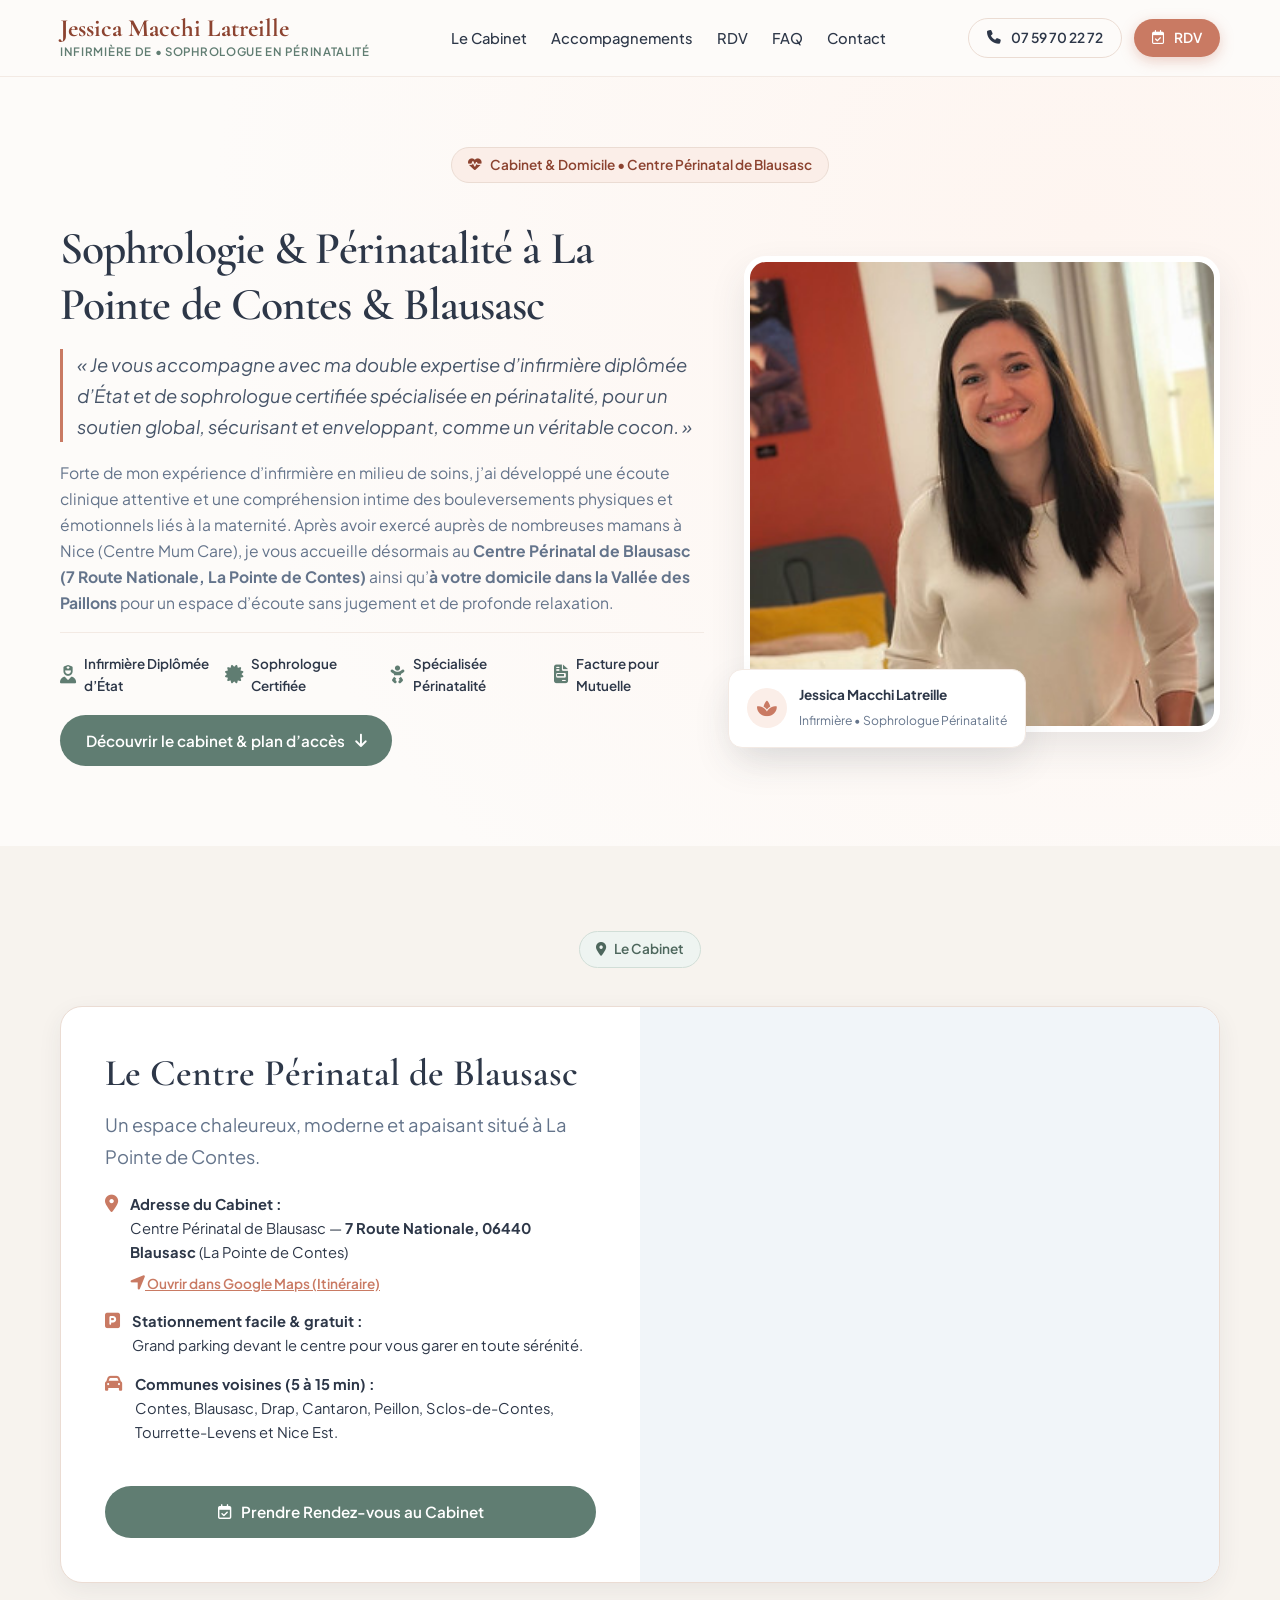
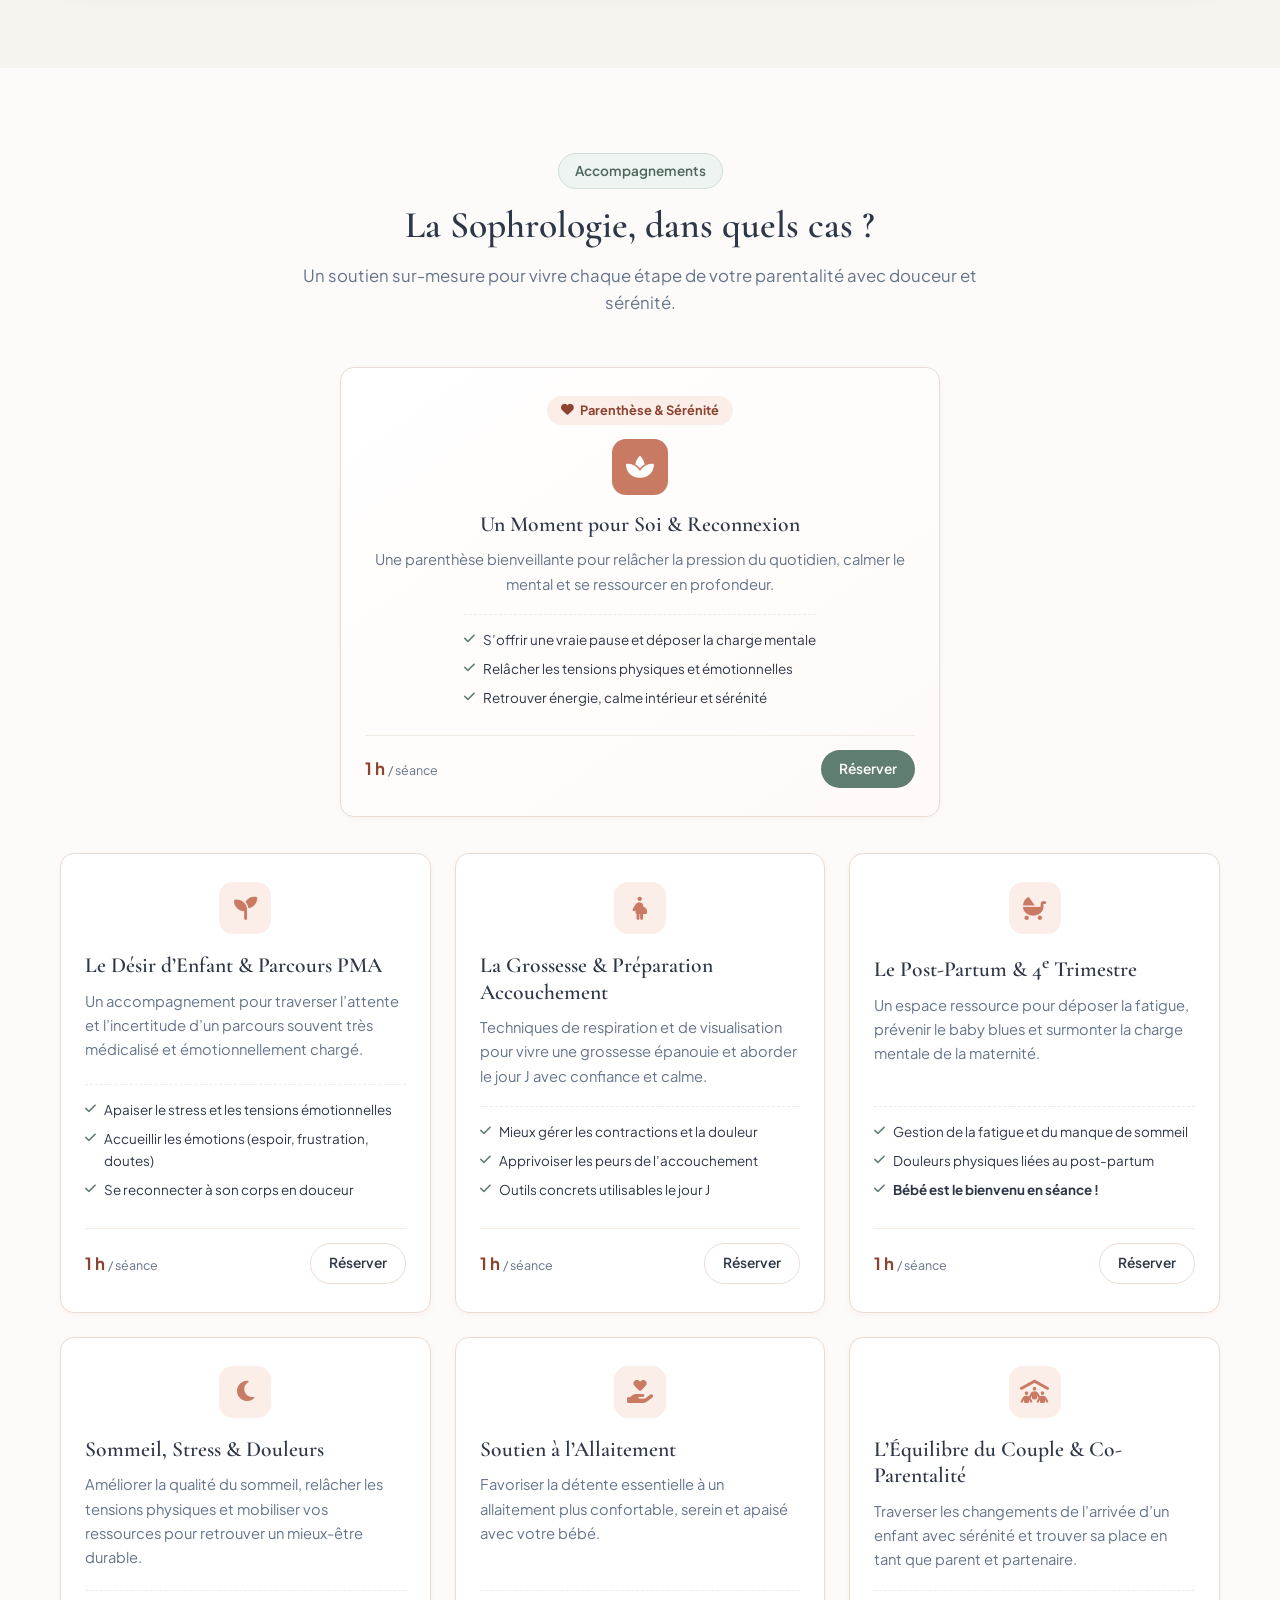
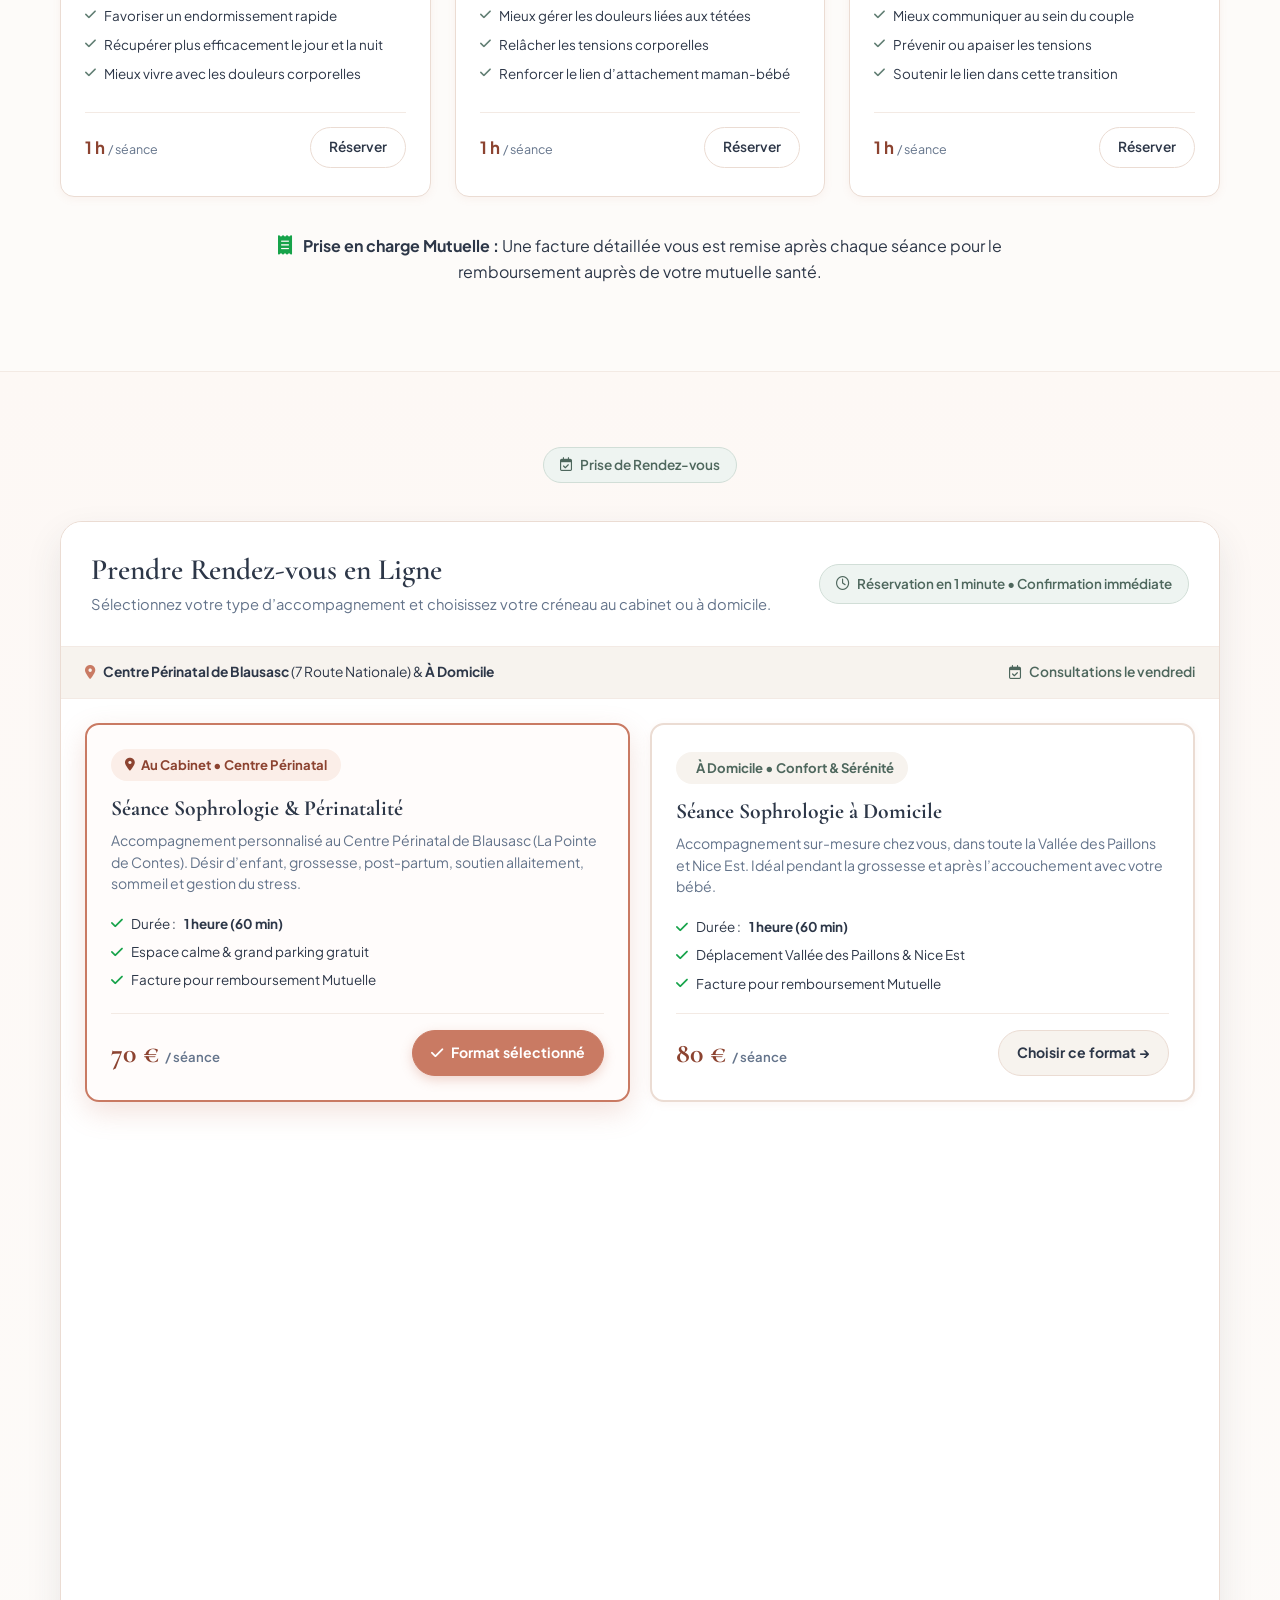
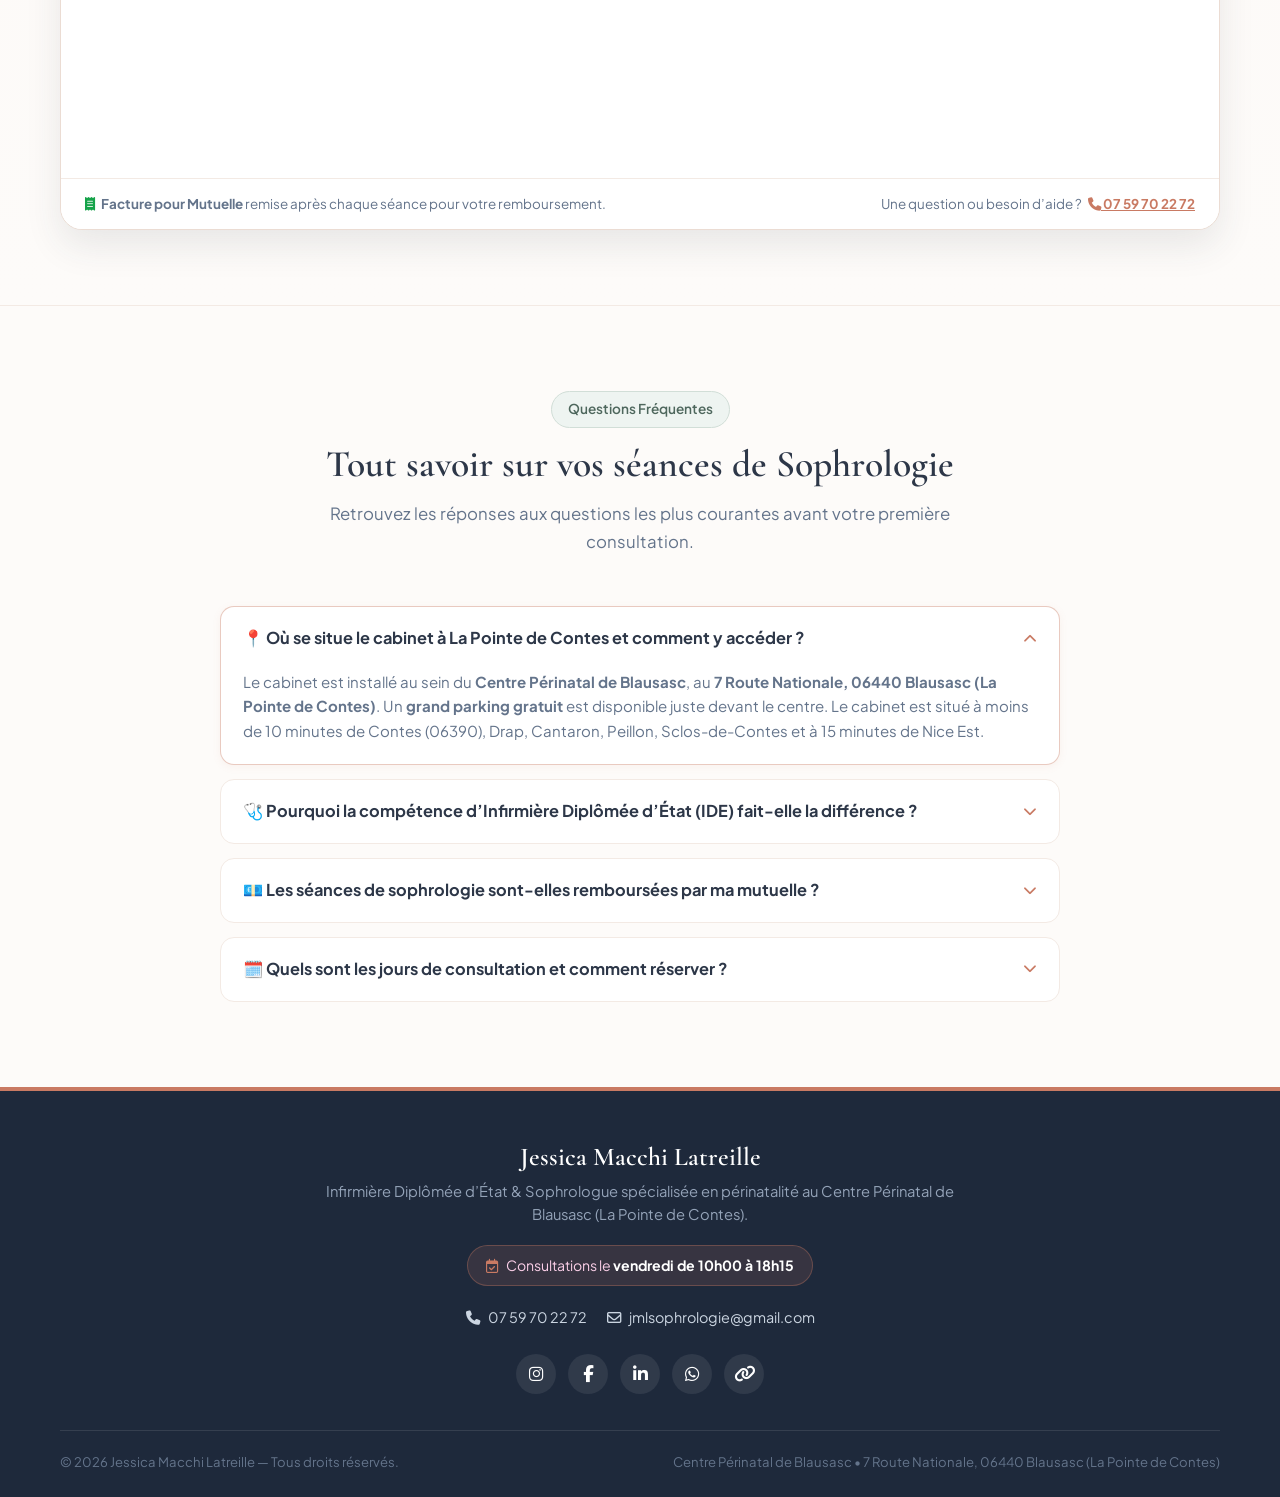
==== index.html @ d0d95f49 "SEO: Mise a jour h1, id schema, sitemap, robots.txt et favicon SVG" ====
<!DOCTYPE html>
<html lang="fr">
<head>
  <meta charset="UTF-8">
  <meta name="viewport" content="width=device-width, initial-scale=1.0, maximum-scale=5.0">
  <title>Jessica Macchi Latreille | Sophrologue &amp; Infirmière DE — La Pointe de Contes (06390)</title>
  
  <!-- Favicon & Apple Touch Icon (Fleur de Lotus 🪷) -->
  <link rel="icon" type="image/svg+xml" href="https://www.jmlsophrologie.fr/favicon.svg">
  <link rel="alternate icon" href="favicon.svg">
  <link rel="apple-touch-icon" href="https://www.jmlsophrologie.fr/favicon.svg">

  <!-- SEO Meta Tags -->
  <meta name="description" content="Jessica Macchi Latreille, Infirmière Diplômée d’État &amp; Sophrologue au Centre Périnatal de Blausasc (La Pointe de Contes, Contes 06390). Accompagnement grossesse, post-partum, sommeil et gestion des douleurs. RDV le vendredi : 07 59 70 22 72.">
  <meta name="keywords" content="Sophrologue La Pointe de Contes, Sophrologue Contes 06390, Sophrologue Blausasc 06440, Sophrologie Vallée des Paillons, Infirmière Sophrologue Nice, Centre Périnatal Blausasc, Préparation accouchement Contes, Jessica Macchi Latreille, Sophrologie Drap Peillon Cantaron Sclos de Contes">
  <meta name="author" content="Jessica Macchi Latreille">
  <meta name="robots" content="index, follow, max-snippet:-1, max-image-preview:large, max-video-preview:-1">
  
  <!-- Geo-Targeting (SEO Local Alpes-Maritimes) -->
  <meta name="geo.region" content="FR-06">
  <meta name="geo.placename" content="Blausasc">
  <meta name="geo.position" content="43.8055;7.3621">
  <meta name="ICBM" content="43.8055, 7.3621">

  <!-- Canonical & Open Graph URL -->
  <link rel="canonical" href="https://www.jmlsophrologie.fr/">
  <meta property="og:url" content="https://www.jmlsophrologie.fr/">

  <!-- Open Graph / Facebook / WhatsApp Preview -->
  <meta property="og:locale" content="fr_FR">
  <meta property="og:type" content="website">
  <meta property="og:title" content="Jessica Macchi Latreille | Sophrologue &amp; Infirmière DE — La Pointe de Contes">
  <meta property="og:description" content="Cabinet de Sophrologie &amp; Périnatalité au Centre Périnatal de Blausasc (La Pointe de Contes) et à domicile dans la Vallée des Paillons &amp; Nice. Prise de rendez-vous en ligne.">
  <meta property="og:site_name" content="Jessica Macchi Latreille — Sophrologie &amp; Périnatalité">
  <meta property="og:image" content="https://www.jmlsophrologie.fr/images/jessica_macchi_latreille.jpg">

  <!-- Twitter Card -->
  <meta name="twitter:card" content="summary_large_image">
  <meta name="twitter:title" content="Jessica Macchi Latreille | Sophrologue &amp; Infirmière DE — La Pointe de Contes">
  <meta name="twitter:description" content="Cabinet de Sophrologie au Centre Périnatal de Blausasc (7 Route Nationale, La Pointe de Contes).">
  <meta name="twitter:image" content="https://www.jmlsophrologie.fr/images/jessica_macchi_latreille.jpg">

  <!-- Structured Data : Schema.org JSON-LD (Local Business & FAQ Rich Snippets) -->
  <script type="application/ld+json">
  {
    "@context": "https://schema.org",
    "@graph": [
      {
        "@type": "HealthAndBeautyBusiness",
        "@id": "https://www.jmlsophrologie.fr/#business",
        "name": "Jessica Macchi Latreille — Sophrologue & Infirmière DE",
        "description": "Cabinet de Sophrologie et Périnatalité au Centre Périnatal de Blausasc (La Pointe de Contes) et à domicile dans la Vallée des Paillons et Nice.",
        "image": "https://www.jmlsophrologie.fr/images/jessica_macchi_latreille.jpg",
        "telephone": "+33759702272",
        "email": "jmlsophrologie@gmail.com",
        "priceRange": "70€ - 80€",
        "address": {
          "@type": "PostalAddress",
          "streetAddress": "Centre Périnatal de Blausasc, 7 Route Nationale",
          "addressLocality": "Blausasc",
          "postalCode": "06440",
          "addressRegion": "Provence-Alpes-Côte d'Azur",
          "addressCountry": "FR"
        },
        "geo": {
          "@type": "GeoCoordinates",
          "latitude": 43.8055,
          "longitude": 7.3621
        },
        "openingHoursSpecification": [
          {
            "@type": "OpeningHoursSpecification",
            "dayOfWeek": ["Friday"],
            "opens": "10:00",
            "closes": "18:15"
          }
        ],
        "areaServed": [
          {"@type": "AdministrativeArea", "name": "La Pointe de Contes"},
          {"@type": "AdministrativeArea", "name": "Contes (06390)"},
          {"@type": "AdministrativeArea", "name": "Blausasc (06440)"},
          {"@type": "AdministrativeArea", "name": "Vallée des Paillons"},
          {"@type": "AdministrativeArea", "name": "Drap"},
          {"@type": "AdministrativeArea", "name": "Cantaron"},
          {"@type": "AdministrativeArea", "name": "Peillon"},
          {"@type": "AdministrativeArea", "name": "Sclos-de-Contes"},
          {"@type": "AdministrativeArea", "name": "Tourrette-Levens"},
          {"@type": "AdministrativeArea", "name": "Nice"}
        ],
        "sameAs": [
          "https://www.instagram.com/jml.sophro",
          "https://www.facebook.com/jml.sophro",
          "https://fr.linkedin.com/in/jessica-latreille-36a35339a",
          "https://linktr.ee/jmlsophrologie",
          "https://cal.com/jml-sophrologie"
        ]
      },
      {
        "@type": "FAQPage",
        "mainEntity": [
          {
            "@type": "Question",
            "name": "Où se situe le cabinet de sophrologie à La Pointe de Contes et comment y accéder ?",
            "acceptedAnswer": {
              "@type": "Answer",
              "text": "Le cabinet est situé au Centre Périnatal de Blausasc, au 7 Route Nationale, 06440 Blausasc (La Pointe de Contes). Il dispose d’un grand parking gratuit directement devant le centre et est facilement accessible en 5 à 15 minutes depuis Contes, Drap, Cantaron, Peillon, Sclos-de-Contes, Tourrette-Levens et Nice Est."
            }
          },
          {
            "@type": "Question",
            "name": "Pourquoi la double casquette d’Infirmière Diplômée d’État (IDE) fait-elle la différence ?",
            "acceptedAnswer": {
              "@type": "Answer",
              "text": "En tant qu’Infirmière Diplômée d’État et ancienne soignante au Centre Mum Care à Nice, Jessica Macchi Latreille allie rigueur clinique médicale, écoute sans jugement et déontologie soignante aux bienfaits de la sophrologie certifiée, pour un accompagnement rassurant et sécurisant."
            }
          },
          {
            "@type": "Question",
            "name": "Les séances de sophrologie sont-elles remboursées par ma mutuelle ?",
            "acceptedAnswer": {
              "@type": "Answer",
              "text": "Oui, de très nombreuses mutuelles et assurances santé prennent en charge tout ou partie des séances de sophrologie. Une facture nominative et détaillée vous est remise après chaque séance."
            }
          },
          {
            "@type": "Question",
            "name": "Quels sont les jours et horaires des consultations ?",
            "acceptedAnswer": {
              "@type": "Answer",
              "text": "Les consultations au cabinet du Centre Périnatal de Blausasc ainsi qu’à domicile ont lieu le vendredi de 10h00 à 18h15, sur rendez-vous en ligne directement sur cette page ou au 07 59 70 22 72."
            }
          }
        ]
      }
    ]
  }
  </script>

  <!-- Google Fonts -->
  <link rel="preconnect" href="https://fonts.googleapis.com">
  <link rel="preconnect" href="https://fonts.gstatic.com" crossorigin>
  <link href="https://fonts.googleapis.com/css2?family=Cormorant+Garamond:ital,wght@0,400;0,600;0,700;1,400;1,600&family=Plus+Jakarta+Sans:wght@400;500;600;700;800&display=swap" rel="stylesheet">
  
  <!-- Font Awesome Icons -->
  <link rel="stylesheet" href="https://cdnjs.cloudflare.com/ajax/libs/font-awesome/6.5.1/css/all.min.css">
  
  <!-- Custom Styles -->
  <link rel="stylesheet" href="css/style.css">
</head>
<body>

  <!-- ==========================================================================
       HEADER & NAVIGATION
       ========================================================================== -->
  <header class="site-header">
    <div class="container nav-wrap">
      <a href="#" class="brand-logo">
        <span class="brand-name">Jessica Macchi Latreille</span>
        <span class="brand-sub">Infirmière DE • Sophrologue en Périnatalité</span>
      </a>

      <nav class="nav-links" id="nav-links-menu">
        <a href="#centre" class="nav-link">Le Cabinet</a>
        <a href="#accompagnements" class="nav-link">Accompagnements</a>
        <a href="#rdv" class="nav-link">RDV</a>
        <a href="#faq" class="nav-link">FAQ</a>
        <a href="#contact" class="nav-link">Contact</a>
      </nav>

      <div class="nav-actions">
        <a href="tel:0759702272" class="btn btn-outline btn-sm btn-phone-header" title="Appeler le 07 59 70 22 72">
          <i class="fa-solid fa-phone"></i> <span class="nav-phone-text">07&nbsp;59&nbsp;70&nbsp;22&nbsp;72</span>
        </a>
        <a href="#rdv" class="btn btn-primary btn-sm">
          <i class="fa-regular fa-calendar-check"></i> RDV
        </a>
        <button class="mobile-toggle" id="mobile-toggle" aria-label="Ouvrir le menu">
          <i class="fa-solid fa-bars" id="toggle-icon"></i>
        </button>
      </div>
    </div>
  </header>

  <!-- ==========================================================================
       SECTION 1 : HERO & MON HISTOIRE / PHILOSOPHIE (FUSIONNÉE & ÉPURÉE)
       ========================================================================== -->
  <section class="hero-section" id="presentation">
    <div class="container">
      <div style="text-align: center; margin-bottom: 24px;">
        <div class="pill">
          <i class="fa-solid fa-heart-pulse"></i> Cabinet &amp; Domicile • Centre Périnatal de Blausasc
        </div>
      </div>

      <div class="hero-grid">
        <div class="hero-content">
          <h1>Sophrologie &amp; Périnatalité à La Pointe de Contes &amp; Blausasc</h1>
          
          <p class="lead" style="font-style: italic; color: #475569; border-left: 3px solid var(--primary); padding-left: 14px; margin-bottom: 18px;">
            «&nbsp;Je vous accompagne avec ma double expertise d’infirmière diplômée d’État et de sophrologue certifiée spécialisée en périnatalité, pour un soutien global, sécurisant et enveloppant, comme un véritable cocon.&nbsp;»
          </p>

          <p style="color: var(--text-muted); font-size: 0.98rem; line-height: 1.65; margin-bottom: 16px;">
            Forte de mon expérience d’infirmière en milieu de soins, j’ai développé une écoute clinique attentive et une compréhension intime des bouleversements physiques et émotionnels liés à la maternité. Après avoir exercé auprès de nombreuses mamans à Nice (Centre Mum Care), je vous accueille désormais au <strong>Centre Périnatal de Blausasc (7&nbsp;Route Nationale, La Pointe de Contes)</strong> ainsi qu’<strong>à votre domicile dans la Vallée des Paillons</strong> pour un espace d’écoute sans jugement et de profonde relaxation.
          </p>

          <div class="trust-badges">
            <div class="trust-item">
              <i class="fa-solid fa-user-nurse"></i>
              <span>Infirmière Diplômée d’État</span>
            </div>
            <div class="trust-item">
              <i class="fa-solid fa-certificate"></i>
              <span>Sophrologue Certifiée</span>
            </div>
            <div class="trust-item">
              <i class="fa-solid fa-baby"></i>
              <span>Spécialisée Périnatalité</span>
            </div>
            <div class="trust-item">
              <i class="fa-solid fa-file-invoice"></i>
              <span>Facture pour Mutuelle</span>
            </div>
          </div>

          <div class="hero-buttons">
            <a href="#centre" class="btn btn-secondary">
              Découvrir le cabinet &amp; plan d’accès <i class="fa-solid fa-arrow-down"></i>
            </a>
          </div>
        </div>

        <div class="hero-visual">
          <div class="hero-image-wrap">
            <img src="images/jessica_macchi_latreille.jpg" alt="Jessica Macchi Latreille - Infirmière et Sophrologue" loading="eager">
          </div>
          <div class="hero-floating-card">
            <div class="floating-icon">
              <i class="fa-solid fa-spa"></i>
            </div>
            <div class="floating-text">
              <strong>Jessica Macchi Latreille</strong>
              <span>Infirmière • Sophrologue Périnatalité</span>
            </div>
          </div>
        </div>
      </div>
    </div>
  </section>

  <!-- ==========================================================================
       SECTION 2 : LE LIEU — CENTRE PÉRINATAL DE BLAUSASC (#CENTRE)
       ========================================================================== -->
  <section class="section bg-subtle" id="centre">
    <div class="container">
      <div style="text-align: center; margin-bottom: 24px;">
        <div class="pill pill-sage">
          <i class="fa-solid fa-location-dot"></i> Le Cabinet
        </div>
      </div>

      <div class="location-card">
        <div class="location-info">
          <h2>Le Centre Périnatal de Blausasc</h2>
          <p class="lead">Un espace chaleureux, moderne et apaisant situé à La Pointe de Contes.</p>
          
          <div class="location-details">
            <div class="loc-item">
              <i class="fa-solid fa-location-dot"></i>
              <div>
                <strong>Adresse du Cabinet&nbsp;:</strong><br>
                Centre Périnatal de Blausasc — <strong>7&nbsp;Route Nationale, 06440 Blausasc</strong> (La Pointe de Contes)
                <div style="margin-top: 6px;">
                  <a href="https://maps.app.goo.gl/Yo4GbJFKTLPqquMC7" target="_blank" rel="noopener" style="font-size: 0.85rem; color: var(--primary); font-weight: 600; text-decoration: underline;">
                    <i class="fa-solid fa-location-arrow"></i> Ouvrir dans Google Maps (Itinéraire)
                  </a>
                </div>
              </div>
            </div>

            <div class="loc-item">
              <i class="fa-solid fa-square-parking"></i>
              <div>
                <strong>Stationnement facile &amp; gratuit&nbsp;:</strong><br>
                Grand parking devant le centre pour vous garer en toute sérénité.
              </div>
            </div>

            <div class="loc-item">
              <i class="fa-solid fa-car"></i>
              <div>
                <strong>Communes voisines (5 à 15&nbsp;min)&nbsp;:</strong><br>
                Contes, Blausasc, Drap, Cantaron, Peillon, Sclos-de-Contes, Tourrette-Levens et Nice Est.
              </div>
            </div>
          </div>

          <a href="#rdv" class="btn btn-secondary">
            <i class="fa-regular fa-calendar-check"></i> Prendre Rendez-vous au Cabinet
          </a>
        </div>

        <div class="location-map-wrap">
          <iframe 
            src="https://maps.google.com/maps?q=Centre+P%C3%A9rinatal+de+Blausasc,+7+Route+Nationale,+06440+Blausasc&amp;t=&amp;z=15&amp;ie=UTF8&amp;iwloc=&amp;output=embed" 
            allowfullscreen="" 
            loading="lazy" 
            referrerpolicy="no-referrer-when-downgrade"
            title="Plan d'accès au Centre Périnatal de Blausasc">
          </iframe>
        </div>
      </div>
    </div>
  </section>

  <!-- ==========================================================================
       SECTION 3 : ACCOMPAGNEMENTS (#ACCOMPAGNEMENTS)
       ========================================================================== -->
  <section class="section" id="accompagnements">
    <div class="container">
      <div class="section-header">
        <div class="pill pill-sage">Accompagnements</div>
        <h2>La Sophrologie, dans quels cas&nbsp;?</h2>
        <p class="section-sub">Un soutien sur-mesure pour vivre chaque étape de votre parentalité avec douceur et sérénité.</p>
      </div>

      <!-- 0. Tuile Vedette : Un Moment pour Soi (Centrée) -->
      <div class="service-featured-wrap">
        <div class="service-card service-card-featured">
          <div class="service-featured-badge">
            <i class="fa-solid fa-heart"></i> Parenthèse &amp; Sérénité
          </div>
          <div class="service-icon">
            <i class="fa-solid fa-spa"></i>
          </div>
          <h3>Un Moment pour Soi &amp; Reconnexion</h3>
          <p>Une parenthèse bienveillante pour relâcher la pression du quotidien, calmer le mental et se ressourcer en profondeur.</p>
          <ul class="service-benefits">
            <li><i class="fa-solid fa-check"></i> S’offrir une vraie pause et déposer la charge mentale</li>
            <li><i class="fa-solid fa-check"></i> Relâcher les tensions physiques et émotionnelles</li>
            <li><i class="fa-solid fa-check"></i> Retrouver énergie, calme intérieur et sérénité</li>
          </ul>
          <div class="service-footer">
            <span class="service-price">1&nbsp;h <span>/ séance</span></span>
            <a href="#rdv" class="btn btn-secondary btn-sm">Réserver</a>
          </div>
        </div>
      </div>

      <!-- Grille des 6 accompagnements thématiques -->
      <div class="services-grid">
        
        <!-- 1. Désir d'enfant -->
        <div class="service-card">
          <div class="service-icon">
            <i class="fa-solid fa-seedling"></i>
          </div>
          <h3>Le Désir d’Enfant &amp; Parcours PMA</h3>
          <p>Un accompagnement pour traverser l’attente et l’incertitude d’un parcours souvent très médicalisé et émotionnellement chargé.</p>
          <ul class="service-benefits">
            <li><i class="fa-solid fa-check"></i> Apaiser le stress et les tensions émotionnelles</li>
            <li><i class="fa-solid fa-check"></i> Accueillir les émotions (espoir, frustration, doutes)</li>
            <li><i class="fa-solid fa-check"></i> Se reconnecter à son corps en douceur</li>
          </ul>
          <div class="service-footer">
            <span class="service-price">1&nbsp;h <span>/ séance</span></span>
            <a href="#rdv" class="btn btn-outline btn-sm">Réserver</a>
          </div>
        </div>

        <!-- 2. Grossesse -->
        <div class="service-card">
          <div class="service-icon">
            <i class="fa-solid fa-person-pregnant"></i>
          </div>
          <h3>La Grossesse &amp; Préparation Accouchement</h3>
          <p>Techniques de respiration et de visualisation pour vivre une grossesse épanouie et aborder le jour J avec confiance et calme.</p>
          <ul class="service-benefits">
            <li><i class="fa-solid fa-check"></i> Mieux gérer les contractions et la douleur</li>
            <li><i class="fa-solid fa-check"></i> Apprivoiser les peurs de l’accouchement</li>
            <li><i class="fa-solid fa-check"></i> Outils concrets utilisables le jour J</li>
          </ul>
          <div class="service-footer">
            <span class="service-price">1&nbsp;h <span>/ séance</span></span>
            <a href="#rdv" class="btn btn-outline btn-sm">Réserver</a>
          </div>
        </div>

        <!-- 3. Post-Partum -->
        <div class="service-card">
          <div class="service-icon">
            <i class="fa-solid fa-baby-carriage"></i>
          </div>
          <h3>Le Post-Partum &amp; 4<sup>e</sup> Trimestre</h3>
          <p>Un espace ressource pour déposer la fatigue, prévenir le baby blues et surmonter la charge mentale de la maternité.</p>
          <ul class="service-benefits">
            <li><i class="fa-solid fa-check"></i> Gestion de la fatigue et du manque de sommeil</li>
            <li><i class="fa-solid fa-check"></i> Douleurs physiques liées au post-partum</li>
            <li><i class="fa-solid fa-check"></i> <strong>Bébé est le bienvenu en séance&nbsp;!</strong></li>
          </ul>
          <div class="service-footer">
            <span class="service-price">1&nbsp;h <span>/ séance</span></span>
            <a href="#rdv" class="btn btn-outline btn-sm">Réserver</a>
          </div>
        </div>

        <!-- 4. Sommeil & Douleurs -->
        <div class="service-card">
          <div class="service-icon">
            <i class="fa-solid fa-moon"></i>
          </div>
          <h3>Sommeil, Stress &amp; Douleurs</h3>
          <p>Améliorer la qualité du sommeil, relâcher les tensions physiques et mobiliser vos ressources pour retrouver un mieux-être durable.</p>
          <ul class="service-benefits">
            <li><i class="fa-solid fa-check"></i> Favoriser un endormissement rapide</li>
            <li><i class="fa-solid fa-check"></i> Récupérer plus efficacement le jour et la nuit</li>
            <li><i class="fa-solid fa-check"></i> Mieux vivre avec les douleurs corporelles</li>
          </ul>
          <div class="service-footer">
            <span class="service-price">1&nbsp;h <span>/ séance</span></span>
            <a href="#rdv" class="btn btn-outline btn-sm">Réserver</a>
          </div>
        </div>

        <!-- 5. Allaitement -->
        <div class="service-card">
          <div class="service-icon">
            <i class="fa-solid fa-hand-holding-heart"></i>
          </div>
          <h3>Soutien à l’Allaitement</h3>
          <p>Favoriser la détente essentielle à un allaitement plus confortable, serein et apaisé avec votre bébé.</p>
          <ul class="service-benefits">
            <li><i class="fa-solid fa-check"></i> Mieux gérer les douleurs liées aux tétées</li>
            <li><i class="fa-solid fa-check"></i> Relâcher les tensions corporelles</li>
            <li><i class="fa-solid fa-check"></i> Renforcer le lien d’attachement maman-bébé</li>
          </ul>
          <div class="service-footer">
            <span class="service-price">1&nbsp;h <span>/ séance</span></span>
            <a href="#rdv" class="btn btn-outline btn-sm">Réserver</a>
          </div>
        </div>

        <!-- 6. Équilibre du Couple -->
        <div class="service-card">
          <div class="service-icon">
            <i class="fa-solid fa-people-roof"></i>
          </div>
          <h3>L’Équilibre du Couple &amp; Co-Parentalité</h3>
          <p>Traverser les changements de l’arrivée d’un enfant avec sérénité et trouver sa place en tant que parent et partenaire.</p>
          <ul class="service-benefits">
            <li><i class="fa-solid fa-check"></i> Mieux communiquer au sein du couple</li>
            <li><i class="fa-solid fa-check"></i> Prévenir ou apaiser les tensions</li>
            <li><i class="fa-solid fa-check"></i> Soutenir le lien dans cette transition</li>
          </ul>
          <div class="service-footer">
            <span class="service-price">1&nbsp;h <span>/ séance</span></span>
            <a href="#rdv" class="btn btn-outline btn-sm">Réserver</a>
          </div>
        </div>

      </div>

      <div class="highlight-box success" style="max-width: 800px; margin: 36px auto 0; text-align: center;">
        <i class="fa-solid fa-receipt" style="color: #16a34a; font-size: 1.2rem; margin-right: 8px;"></i>
        <strong>Prise en charge Mutuelle&nbsp;:</strong> Une facture détaillée vous est remise après chaque séance pour le remboursement auprès de votre mutuelle santé.
      </div>
    </div>
  </section>

  <!-- ==========================================================================
       SECTION 3 : PRISE DE RENDEZ-VOUS EN LIGNE (#RDV)
       ========================================================================== -->
  <section class="booking-section" id="rdv">
    <div class="container">
      <div style="text-align: center; margin-bottom: 24px;">
        <div class="pill pill-sage">
          <i class="fa-regular fa-calendar-check"></i> Prise de Rendez-vous
        </div>
      </div>

      <div class="booking-wrapper">
        
        <div class="booking-header">
          <div class="booking-title-group">
            <h2>Prendre Rendez-vous en Ligne</h2>
            <p>Sélectionnez votre type d’accompagnement et choisissez votre créneau au cabinet ou à domicile.</p>
          </div>
          <div class="booking-info-pill">
            <i class="fa-regular fa-clock"></i> Réservation en 1&nbsp;minute • Confirmation immédiate
          </div>
        </div>

        <!-- Bandeau d'information & lieu -->
        <div style="background: var(--bg-subtle); padding: 14px 24px; border-bottom: 1px solid var(--border-light); display: flex; flex-wrap: wrap; justify-content: space-between; align-items: center; gap: 10px; font-size: 0.86rem;">
          <div style="display: flex; align-items: center; gap: 8px; color: var(--text-main);">
            <i class="fa-solid fa-location-dot" style="color: var(--primary);"></i>
            <span><strong>Centre Périnatal de Blausasc</strong> (7&nbsp;Route Nationale) &amp; <strong>À Domicile</strong></span>
          </div>
          <div style="display: flex; align-items: center; gap: 8px; color: var(--secondary-hover); font-weight: 600;">
            <i class="fa-regular fa-calendar-check"></i>
            <span>Consultations le vendredi</span>
          </div>
        </div>

        <!-- Sélecteur de type de séance (Haute Visibilité & Contraste) -->
        <div style="padding: 24px 24px 8px;">
          <div class="consult-selector">
            
            <!-- Option 1 : Cabinet (70€) -->
            <div class="consult-card active" id="card-cabinet" data-cal-link="jml-sophrologie/seance-sophrologie-perinatalite-cabinet-1h">
              <div>
                <div class="consult-card-badge">
                  <i class="fa-solid fa-location-dot"></i> Au Cabinet • Centre Périnatal
                </div>
                <h3 class="consult-card-title">Séance Sophrologie &amp; Périnatalité</h3>
                <p class="consult-card-desc">
                  Accompagnement personnalisé au Centre Périnatal de Blausasc (La Pointe de Contes). Désir d’enfant, grossesse, post-partum, soutien allaitement, sommeil et gestion du stress.
                </p>
                <ul class="consult-card-benefits">
                  <li><i class="fa-solid fa-check"></i> Durée&nbsp;: <strong>1&nbsp;heure (60&nbsp;min)</strong></li>
                  <li><i class="fa-solid fa-check"></i> Espace calme &amp; grand parking gratuit</li>
                  <li><i class="fa-solid fa-check"></i> Facture pour remboursement Mutuelle</li>
                </ul>
              </div>
              <div class="consult-card-footer">
                <div class="consult-price-wrap">
                  <span class="consult-price-val">70&nbsp;€</span>
                  <span class="consult-price-unit">/ séance</span>
                </div>
                <span class="consult-btn">
                  <i class="fa-solid fa-check"></i> Format sélectionné
                </span>
              </div>
            </div>

            <!-- Option 2 : Domicile (80€) -->
            <div class="consult-card" id="card-domicile" data-cal-link="jml-sophrologie/seance-sophrologie-a-domicile-1h">
              <div>
                <div class="consult-card-badge">
                  <i class="fa-solid fa-house-chimney-heart"></i> À Domicile • Confort &amp; Sérénité
                </div>
                <h3 class="consult-card-title">Séance Sophrologie à Domicile</h3>
                <p class="consult-card-desc">
                  Accompagnement sur-mesure chez vous, dans toute la Vallée des Paillons et Nice Est. Idéal pendant la grossesse et après l’accouchement avec votre bébé.
                </p>
                <ul class="consult-card-benefits">
                  <li><i class="fa-solid fa-check"></i> Durée&nbsp;: <strong>1&nbsp;heure (60&nbsp;min)</strong></li>
                  <li><i class="fa-solid fa-check"></i> Déplacement Vallée des Paillons &amp; Nice Est</li>
                  <li><i class="fa-solid fa-check"></i> Facture pour remboursement Mutuelle</li>
                </ul>
              </div>
              <div class="consult-card-footer">
                <div class="consult-price-wrap">
                  <span class="consult-price-val">80&nbsp;€</span>
                  <span class="consult-price-unit">/ séance</span>
                </div>
                <span class="consult-btn">
                  Choisir ce format →
                </span>
              </div>
            </div>

          </div>
        </div>

        <!-- Cal.com Inline Embed (Affichage Épuré, Calendrier Direct 24h) -->
        <div style="padding: 12px; min-height: 620px; width: 100%; background: #ffffff;">
          <iframe 
            id="cal-booking-iframe"
            src="https://cal.com/jml-sophrologie/seance-sophrologie-perinatalite-cabinet-1h?embed=true&amp;theme=light&amp;layout=month_view&amp;hideEventTypeDetails=true" 
            style="width: 100%; min-height: 620px; border: none; display: block; border-radius: var(--radius-sm);" 
            title="Calendrier de réservation — Jessica Macchi Latreille"
            allow="camera; microphone; autoplay; fullscreen"
            loading="lazy">
          </iframe>

          <script>
            // Gestion interactive du changement de format sans aucun popup
            document.querySelectorAll('.consult-card').forEach(card => {
              card.addEventListener('click', function() {
                // 1. Mettre à jour l'apparence des boutons / cartes
                document.querySelectorAll('.consult-card').forEach(c => {
                  c.classList.remove('active');
                  const btn = c.querySelector('.consult-btn');
                  if (btn) btn.innerHTML = 'Choisir ce format →';
                });
                this.classList.add('active');
                const activeBtn = this.querySelector('.consult-btn');
                if (activeBtn) activeBtn.innerHTML = '<i class="fa-solid fa-check"></i> Format sélectionné';
                
                // 2. Mettre à jour directement le calendrier affiché en mode épuré
                const slug = this.getAttribute('data-cal-link');
                const iframe = document.getElementById('cal-booking-iframe');
                if (iframe && slug) {
                  iframe.src = 'https://cal.com/' + slug + '?embed=true&theme=light&layout=month_view&hideEventTypeDetails=true';
                }
              });
            });
          </script>
        </div>

        <!-- Reassurance Footer -->
        <div style="padding: 14px 24px; background: #ffffff; border-top: 1px solid var(--border-light); display: flex; justify-content: space-between; align-items: center; flex-wrap: wrap; gap: 12px; font-size: 0.84rem; color: var(--text-muted);">
          <div>
            <i class="fa-solid fa-receipt" style="color: #16a34a; margin-right: 4px;"></i>
            <strong>Facture pour Mutuelle</strong> remise après chaque séance pour votre remboursement.
          </div>
          <div>
            Une question ou besoin d’aide&nbsp;?
            <a href="tel:0759702272" style="color: var(--primary); font-weight: 700; text-decoration: underline; margin-left: 4px;">
              <i class="fa-solid fa-phone"></i> 07&nbsp;59&nbsp;70&nbsp;22&nbsp;72
            </a>
          </div>
        </div>

      </div>
    </div>
  </section>

  <!-- ==========================================================================
       SECTION 4 : QUESTIONS FRÉQUENTES & INFORMATIONS PRATIQUES (#FAQ)
       ========================================================================== -->
  <section class="section" id="faq">
    <div class="container">
      <div class="section-header">
        <div class="pill pill-sage">Questions Fréquentes</div>
        <h2>Tout savoir sur vos séances de Sophrologie</h2>
        <p class="section-sub">Retrouvez les réponses aux questions les plus courantes avant votre première consultation.</p>
      </div>

      <div class="faq-accordion">
        <details class="faq-item" open>
          <summary class="faq-question">
            <span>📍 Où se situe le cabinet à La Pointe de Contes et comment y accéder&nbsp;?</span>
            <i class="fa-solid fa-chevron-down faq-icon"></i>
          </summary>
          <div class="faq-answer">
            <p>
              Le cabinet est installé au sein du <strong>Centre Périnatal de Blausasc</strong>, au <strong>7&nbsp;Route Nationale, 06440 Blausasc (La Pointe de Contes)</strong>. Un <strong>grand parking gratuit</strong> est disponible juste devant le centre. Le cabinet est situé à moins de 10&nbsp;minutes de Contes (06390), Drap, Cantaron, Peillon, Sclos-de-Contes et à 15&nbsp;minutes de Nice Est.
            </p>
          </div>
        </details>

        <details class="faq-item">
          <summary class="faq-question">
            <span>🩺 Pourquoi la compétence d’Infirmière Diplômée d’État (IDE) fait-elle la différence&nbsp;?</span>
            <i class="fa-solid fa-chevron-down faq-icon"></i>
          </summary>
          <div class="faq-answer">
            <p>
              Mon parcours d’<strong>Infirmière Diplômée d’État (IDE)</strong> et mon expérience soignante au Centre Mum Care à Nice m’apportent une compréhension clinique approfondie de la physiologie, du parcours de soins, de la grossesse et de la gestion de la douleur. Vous bénéficiez ainsi d’une prise en charge rigoureuse, sécurisante et parfaitement complémentaire au suivi de votre sage-femme, gynécologue ou médecin traitant.
            </p>
          </div>
        </details>

        <details class="faq-item">
          <summary class="faq-question">
            <span>💶 Les séances de sophrologie sont-elles remboursées par ma mutuelle&nbsp;?</span>
            <i class="fa-solid fa-chevron-down faq-icon"></i>
          </summary>
          <div class="faq-answer">
            <p>
              <strong>Oui&nbsp;!</strong> La sécurité sociale ne rembourse pas la sophrologie, mais la grande majorité des <strong>mutuelles complémentaires santé</strong> proposent un forfait annuel de prise en charge (forfait médecines douces / bien-être / périnatalité). Une <strong>facture nominative acquittée</strong> vous est remise après chaque séance.
            </p>
          </div>
        </details>

        <details class="faq-item">
          <summary class="faq-question">
            <span>🗓️ Quels sont les jours de consultation et comment réserver&nbsp;?</span>
            <i class="fa-solid fa-chevron-down faq-icon"></i>
          </summary>
          <div class="faq-answer">
            <p>
              Les consultations se déroulent le <strong>vendredi de 10h00 à 18h15</strong> au cabinet de La Pointe de Contes ou à domicile dans la Vallée des Paillons et Nice. Vous pouvez réserver directement votre créneau sur cette page ou par téléphone au <a href="tel:0759702272" style="color: var(--primary); font-weight: 700;">07&nbsp;59&nbsp;70&nbsp;22&nbsp;72</a>.
            </p>
          </div>
        </details>
      </div>
    </div>
  </section>

  <!-- ==========================================================================
       FOOTER & CONTACT (ÉPURÉ)
       ========================================================================== -->
  <footer class="site-footer" id="contact">
    <div class="container">
      <div class="footer-simple-wrap">
        <div class="footer-brand">
          <h4>Jessica Macchi Latreille</h4>
          <p class="footer-subtitle">
            Infirmière Diplômée d’État &amp; Sophrologue spécialisée en périnatalité au Centre Périnatal de Blausasc (La Pointe de Contes).
          </p>
          
          <div class="footer-consultation-pill">
            <i class="fa-regular fa-calendar-check"></i>
            <span>Consultations le <strong>vendredi de 10h00 à 18h15</strong></span>
          </div>

          <div class="footer-contact-items">
            <a href="tel:0759702272" class="footer-contact-link">
              <i class="fa-solid fa-phone"></i> 07&nbsp;59&nbsp;70&nbsp;22&nbsp;72
            </a>
            <a href="mailto:jmlsophrologie@gmail.com" class="footer-contact-link">
              <i class="fa-regular fa-envelope"></i> jmlsophrologie@gmail.com
            </a>
          </div>

          <div class="footer-socials">
            <a href="https://www.instagram.com/jml.sophro" target="_blank" rel="noopener" class="social-btn" title="Instagram @jml.sophro"><i class="fa-brands fa-instagram"></i></a>
            <a href="https://www.facebook.com/jml.sophro" target="_blank" rel="noopener" class="social-btn" title="Facebook @jml.sophro"><i class="fa-brands fa-facebook-f"></i></a>
            <a href="https://fr.linkedin.com/in/jessica-latreille-36a35339a" target="_blank" rel="noopener" class="social-btn" title="LinkedIn Jessica Latreille"><i class="fa-brands fa-linkedin-in"></i></a>
            <a href="https://wa.me/33759702272" target="_blank" rel="noopener" class="social-btn" title="WhatsApp (07 59 70 22 72)"><i class="fa-brands fa-whatsapp"></i></a>
            <a href="https://linktr.ee/jmlsophrologie" target="_blank" rel="noopener" class="social-btn" title="Linktree JML Sophrologie"><i class="fa-solid fa-link"></i></a>
          </div>
        </div>
      </div>

      <div class="footer-bottom">
        <span>&copy; 2026 Jessica Macchi Latreille — Tous droits réservés.</span>
        <span>Centre Périnatal de Blausasc • 7 Route Nationale, 06440 Blausasc (La Pointe de Contes)</span>
      </div>
    </div>
  </footer>

  <!-- Scripts -->
  <script src="js/app.js"></script>
</body>
</html>
---- css/style.css ----
/* ==========================================================================
   DESIGN SYSTEM & RESPONSIVE STYLES - JESSICA MACCHI LATREILLE
   Optimisé pour mobile, tablette et desktop (Mobile-First Polish)
   ========================================================================== */
:root {
  --primary: #c97a63;          /* Terracotta poudré chaleureux */
  --primary-hover: #b36650;
  --primary-light: #fbeee8;
  --primary-dark: #8c4330;
  
  --secondary: #607d72;        /* Vert sauge apaisant */
  --secondary-light: #eef4f1;
  --secondary-hover: #4e675d;
  
  --accent: #d4a373;           /* Beige doré doux */
  --accent-light: #fefae0;
  
  --bg-main: #fdfbf9;          /* Blanc cassé lin naturel */
  --bg-card: #ffffff;
  --bg-subtle: #f7f3ee;
  
  --text-main: #2d3748;        /* Gris ardoise profond */
  --text-muted: #64748b;
  --text-light: #94a3b8;
  
  --border-color: #ebdcd3;
  --border-light: #f3eae4;
  
  --shadow-sm: 0 2px 8px rgba(201, 122, 99, 0.08);
  --shadow-md: 0 8px 24px rgba(45, 55, 72, 0.07);
  --shadow-lg: 0 16px 36px rgba(45, 55, 72, 0.1);
  --shadow-hover: 0 12px 28px rgba(201, 122, 99, 0.18);
  
  --radius-sm: 8px;
  --radius-md: 14px;
  --radius-lg: 22px;
  --radius-full: 9999px;
  
  --font-heading: 'Cormorant Garamond', Georgia, serif;
  --font-body: 'Plus Jakarta Sans', -apple-system, BlinkMacSystemFont, 'Segoe UI', Roboto, sans-serif;
  
  --transition: all 0.25s cubic-bezier(0.4, 0, 0.2, 1);
}

/* Base & Reset */
*, *::before, *::after {
  box-sizing: border-box;
  margin: 0;
  padding: 0;
  -webkit-tap-highlight-color: transparent;
}

html {
  scroll-behavior: smooth;
  font-size: 16px;
}

body {
  font-family: var(--font-body);
  background-color: var(--bg-main);
  color: var(--text-main);
  line-height: 1.65;
  -webkit-font-smoothing: antialiased;
  overflow-x: hidden;
  width: 100%;
}

img {
  max-width: 100%;
  height: auto;
  display: block;
}

a {
  color: inherit;
  text-decoration: none;
  transition: var(--transition);
}

ul {
  list-style: none;
}

.container {
  width: 100%;
  max-width: 1200px;
  margin: 0 auto;
  padding: 0 20px;
}

/* Typography Responsive Clamped */
h1, h2, h3, h4 {
  font-family: var(--font-heading);
  color: var(--text-main);
  font-weight: 600;
  line-height: 1.22;
}

h1 {
  font-size: clamp(2rem, 5vw, 2.85rem);
  letter-spacing: -0.02em;
}

h2 {
  font-size: clamp(1.75rem, 4vw, 2.35rem);
  margin-bottom: 0.8rem;
}

h3 {
  font-size: clamp(1.3rem, 3vw, 1.55rem);
}

.lead {
  font-size: clamp(1rem, 2.5vw, 1.15rem);
  color: var(--text-muted);
  line-height: 1.7;
}

/* Badges & Pills */
.pill {
  display: inline-flex;
  align-items: center;
  gap: 8px;
  background-color: var(--primary-light);
  color: var(--primary-dark);
  padding: 6px 16px;
  border-radius: var(--radius-full);
  font-size: 0.85rem;
  font-weight: 600;
  margin-bottom: 14px;
  border: 1px solid var(--border-color);
}

.pill-sage {
  background-color: var(--secondary-light);
  color: var(--secondary-hover);
  border-color: #d1ded7;
}

/* Buttons */
.btn {
  display: inline-flex;
  align-items: center;
  justify-content: center;
  gap: 10px;
  padding: 13px 26px;
  border-radius: var(--radius-full);
  font-weight: 600;
  font-size: 0.95rem;
  cursor: pointer;
  border: none;
  transition: var(--transition);
  min-height: 46px; /* Touch target optimal */
}

.btn-primary {
  background-color: var(--primary);
  color: #ffffff;
  box-shadow: 0 4px 14px rgba(201, 122, 99, 0.35);
}

.btn-primary:hover {
  background-color: var(--primary-hover);
  transform: translateY(-2px);
  box-shadow: var(--shadow-hover);
}

.btn-secondary {
  background-color: var(--secondary);
  color: #ffffff;
}

.btn-secondary:hover {
  background-color: var(--secondary-hover);
  transform: translateY(-2px);
}

.btn-outline {
  background-color: transparent;
  color: var(--text-main);
  border: 1.5px solid var(--border-color);
}

.btn-outline:hover {
  background-color: var(--bg-subtle);
  border-color: var(--primary);
  color: var(--primary);
}

.btn-sm {
  padding: 8px 18px;
  font-size: 0.86rem;
  min-height: 38px;
}

/* ==========================================================================
   NAVIGATION BAR & MOBILE DRAWER
   ========================================================================== */
.site-header {
  position: sticky;
  top: 0;
  z-index: 1000;
  background-color: rgba(253, 251, 249, 0.96);
  backdrop-filter: blur(12px);
  border-bottom: 1px solid var(--border-light);
  transition: var(--transition);
}

.site-header.scrolled {
  box-shadow: var(--shadow-sm);
  background-color: rgba(255, 255, 255, 0.98);
}

.nav-wrap {
  display: flex;
  align-items: center;
  justify-content: space-between;
  height: 76px;
}

.brand-logo {
  display: flex;
  flex-direction: column;
}

.brand-name {
  font-family: var(--font-heading);
  font-size: clamp(1.25rem, 3.5vw, 1.55rem);
  font-weight: 700;
  color: var(--primary-dark);
  line-height: 1.1;
}

.brand-sub {
  font-size: 0.72rem;
  font-weight: 600;
  color: var(--secondary);
  text-transform: uppercase;
  letter-spacing: 0.06em;
}

.nav-links {
  display: flex;
  align-items: center;
  gap: 24px;
}

.nav-link {
  font-size: 0.92rem;
  font-weight: 500;
  color: var(--text-main);
  position: relative;
  padding: 6px 0;
}

.nav-link:hover {
  color: var(--primary);
}

.nav-link::after {
  content: '';
  position: absolute;
  bottom: 0;
  left: 0;
  width: 0;
  height: 2px;
  background-color: var(--primary);
  transition: var(--transition);
}

.nav-link:hover::after {
  width: 100%;
}

.nav-actions {
  display: flex;
  align-items: center;
  gap: 12px;
}

.mobile-toggle {
  display: none;
  background: none;
  border: none;
  font-size: 1.5rem;
  color: var(--text-main);
  cursor: pointer;
  padding: 8px;
  min-width: 44px;
  min-height: 44px;
}

/* ==========================================================================
   HERO SECTION
   ========================================================================== */
.hero-section {
  padding: clamp(40px, 8vw, 70px) 0 clamp(50px, 9vw, 80px);
  background: radial-gradient(circle at 85% 20%, #fef5f0 0%, var(--bg-main) 70%);
  position: relative;
  overflow: hidden;
}

.hero-grid {
  display: grid;
  grid-template-columns: 1.15fr 0.85fr;
  gap: 40px;
  align-items: center;
}

.hero-content h1 {
  margin-bottom: 16px;
}

.hero-location-bar {
  display: flex;
  align-items: center;
  gap: 10px;
  margin-top: 14px;
  margin-bottom: 22px;
  padding: 10px 16px;
  background-color: #ffffff;
  border-radius: var(--radius-sm);
  border: 1px solid var(--border-light);
  font-size: 0.88rem;
  color: var(--secondary-hover);
  font-weight: 500;
  box-shadow: var(--shadow-sm);
}

.hero-location-bar i {
  color: var(--primary);
  flex-shrink: 0;
}

.hero-buttons {
  display: flex;
  gap: 12px;
  flex-wrap: wrap;
  margin-top: 10px;
}

.trust-badges {
  display: grid;
  grid-template-columns: repeat(auto-fit, minmax(135px, 1fr));
  gap: 14px;
  padding-top: 20px;
  border-top: 1px solid var(--border-light);
  margin-top: 6px;
  margin-bottom: 18px;
}

.trust-item {
  display: flex;
  align-items: center;
  gap: 8px;
  font-size: 0.84rem;
  font-weight: 600;
  color: var(--text-main);
}

.trust-item i {
  color: var(--secondary);
  font-size: 1.15rem;
  flex-shrink: 0;
}

.hero-visual {
  position: relative;
}

.hero-image-wrap {
  position: relative;
  border-radius: var(--radius-lg);
  overflow: hidden;
  box-shadow: var(--shadow-lg);
  border: 6px solid #ffffff;
}

.hero-image-wrap img {
  width: 100%;
  height: 100%;
  object-fit: cover;
  aspect-ratio: 1/1;
}

.hero-floating-card {
  position: absolute;
  bottom: -16px;
  left: -16px;
  background: #ffffff;
  padding: 14px 18px;
  border-radius: var(--radius-md);
  box-shadow: var(--shadow-lg);
  border: 1px solid var(--border-light);
  display: flex;
  align-items: center;
  gap: 12px;
  max-width: 310px;
  animation: float 4s ease-in-out infinite;
}

.floating-icon {
  width: 40px;
  height: 40px;
  border-radius: 50%;
  background-color: var(--primary-light);
  color: var(--primary);
  display: flex;
  align-items: center;
  justify-content: center;
  font-size: 1.1rem;
  flex-shrink: 0;
}

.floating-text strong {
  display: block;
  font-size: 0.85rem;
  color: var(--text-main);
}

.floating-text span {
  font-size: 0.76rem;
  color: var(--text-muted);
}

@keyframes float {
  0%, 100% { transform: translateY(0); }
  50% { transform: translateY(-6px); }
}

/* ==========================================================================
   SECTION COMMON
   ========================================================================== */
.section {
  padding: clamp(50px, 8vw, 85px) 0;
}

.section-header {
  text-align: center;
  max-width: 680px;
  margin: 0 auto clamp(36px, 6vw, 50px);
}

.section-sub {
  color: var(--text-muted);
  font-size: clamp(0.95rem, 2vw, 1.05rem);
  margin-top: 8px;
}

.bg-subtle {
  background-color: var(--bg-subtle);
}

/* ==========================================================================
   SERVICES / DANS QUELS CAS
   ========================================================================== */
.service-featured-wrap {
  max-width: 600px;
  margin: 0 auto 36px auto;
}

.service-card-featured {
  border: 2px solid rgba(201, 122, 99, 0.35);
  background: linear-gradient(145deg, #ffffff 0%, #fffaf7 100%);
  box-shadow: 0 10px 30px rgba(201, 122, 99, 0.12);
  text-align: center;
  align-items: center;
}

.service-card-featured .service-icon {
  margin: 0 auto 16px auto;
  width: 56px;
  height: 56px;
  font-size: 1.55rem;
  background-color: var(--primary);
  color: #ffffff;
}

.service-card-featured .service-benefits {
  text-align: left;
  display: inline-flex;
  flex-direction: column;
  margin: 0 auto 18px auto;
}

.service-card-featured .service-footer {
  width: 100%;
}

.service-featured-badge {
  display: inline-flex;
  align-items: center;
  gap: 6px;
  font-size: 0.8rem;
  font-weight: 700;
  padding: 4px 14px;
  border-radius: var(--radius-full);
  background: var(--primary-light);
  color: var(--primary-dark);
  margin: 0 auto 14px auto;
}

.services-grid {
  display: grid;
  grid-template-columns: repeat(3, 1fr);
  gap: 24px;
}

@media (max-width: 1024px) {
  .services-grid {
    grid-template-columns: repeat(2, 1fr);
  }
}

@media (max-width: 768px) {
  .services-grid {
    grid-template-columns: 1fr;
  }
}

.service-card {
  background-color: var(--bg-card);
  border-radius: var(--radius-md);
  padding: 28px 24px;
  border: 1px solid var(--border-color);
  box-shadow: var(--shadow-sm);
  transition: var(--transition);
  display: flex;
  flex-direction: column;
  position: relative;
  overflow: hidden;
}

.service-card::before {
  content: '';
  position: absolute;
  top: 0;
  left: 0;
  width: 100%;
  height: 4px;
  background-color: var(--primary);
  transform: scaleX(0);
  transform-origin: left;
  transition: var(--transition);
}

.service-card:hover {
  transform: translateY(-4px);
  box-shadow: var(--shadow-md);
  border-color: var(--primary);
}

.service-card:hover::before {
  transform: scaleX(1);
}

.service-icon {
  width: 52px;
  height: 52px;
  border-radius: 14px;
  background-color: var(--primary-light);
  color: var(--primary);
  display: flex;
  align-items: center;
  justify-content: center;
  font-size: 1.45rem;
  margin: 0 auto 18px auto; /* Centré dans toutes les tuiles */
}

.service-card h3 {
  margin-bottom: 10px;
  font-size: 1.35rem;
}

.service-card p {
  color: var(--text-muted);
  font-size: 0.92rem;
  margin-bottom: 18px;
  flex-grow: 1;
}

.service-benefits {
  margin-bottom: 20px;
  padding-top: 14px;
  border-top: 1px dashed var(--border-light);
}

.service-benefits li {
  display: flex;
  align-items: flex-start;
  gap: 8px;
  font-size: 0.84rem;
  color: var(--text-main);
  margin-bottom: 7px;
}

.service-benefits li i {
  color: var(--secondary);
  font-size: 0.78rem;
  margin-top: 4px;
  flex-shrink: 0;
}

.service-footer {
  display: flex;
  align-items: center;
  justify-content: space-between;
  padding-top: 14px;
  border-top: 1px solid var(--border-light);
}

.service-price {
  font-weight: 700;
  color: var(--primary-dark);
  font-size: 1.05rem;
}

.service-price span {
  font-size: 0.78rem;
  color: var(--text-muted);
  font-weight: normal;
}

/* ==========================================================================
   ABOUT / PARCOURS SOIGNANT
   ========================================================================== */
.about-grid {
  display: grid;
  grid-template-columns: 0.85fr 1.15fr;
  gap: 48px;
  align-items: center;
}

.about-image-wrap {
  position: relative;
}

.about-photo {
  border-radius: var(--radius-lg);
  box-shadow: var(--shadow-lg);
  border: 6px solid #ffffff;
  width: 100%;
  aspect-ratio: 1/1;
  object-fit: cover;
}

.experience-badge {
  position: absolute;
  bottom: -12px;
  right: -12px;
  background-color: var(--secondary);
  color: #ffffff;
  padding: 12px 18px;
  border-radius: var(--radius-md);
  box-shadow: var(--shadow-md);
  text-align: center;
}

.exp-years {
  font-size: 1.6rem;
  font-weight: 800;
  line-height: 1;
  font-family: var(--font-heading);
}

.exp-text {
  font-size: 0.72rem;
  text-transform: uppercase;
  letter-spacing: 0.05em;
}

.about-content h2 {
  margin-bottom: 16px;
}

.about-content p {
  margin-bottom: 14px;
  font-size: 0.98rem;
  color: var(--text-muted);
}

.points-list {
  margin: 20px 0 28px;
}

.point-item {
  display: flex;
  gap: 14px;
  margin-bottom: 14px;
}

.point-icon {
  width: 34px;
  height: 34px;
  border-radius: 50%;
  background-color: var(--secondary-light);
  color: var(--secondary);
  display: flex;
  align-items: center;
  justify-content: center;
  flex-shrink: 0;
  font-size: 0.95rem;
}

.point-text strong {
  display: block;
  color: var(--text-main);
  font-size: 0.94rem;
}

.point-text span {
  font-size: 0.85rem;
  color: var(--text-muted);
}

/* ==========================================================================
   LE CENTRE PÉRINATAL DE BLAUSASC / LIEU
   ========================================================================== */
.location-card {
  background-color: var(--bg-card);
  border-radius: var(--radius-lg);
  overflow: hidden;
  border: 1px solid var(--border-color);
  box-shadow: var(--shadow-md);
  display: grid;
  grid-template-columns: 1fr 1fr;
}

.location-info {
  padding: clamp(24px, 5vw, 44px);
  display: flex;
  flex-direction: column;
  justify-content: center;
}

.location-details {
  margin: 20px 0 28px;
}

.loc-item {
  display: flex;
  align-items: flex-start;
  gap: 12px;
  margin-bottom: 14px;
  font-size: 0.92rem;
}

.loc-item i {
  color: var(--primary);
  font-size: 1.1rem;
  margin-top: 3px;
  flex-shrink: 0;
}

.location-map-wrap {
  min-height: 380px;
  width: 100%;
  position: relative;
  background: #f1f5f9;
}

.location-map-wrap iframe {
  width: 100%;
  height: 100%;
  min-height: 380px;
  border: 0;
  display: block;
}

/* ==========================================================================
   INSTAGRAM FEED DYNAMIQUE
   ========================================================================== */
.instagram-section {
  background-color: var(--bg-subtle);
  border-top: 1px solid var(--border-light);
  border-bottom: 1px solid var(--border-light);
}

.insta-header {
  display: flex;
  align-items: center;
  justify-content: space-between;
  margin-bottom: 28px;
  flex-wrap: wrap;
  gap: 14px;
}

.insta-profile-badge {
  display: flex;
  align-items: center;
  gap: 12px;
}

.insta-avatar {
  width: 48px;
  height: 48px;
  border-radius: 50%;
  padding: 2.5px;
  background: linear-gradient(45deg, #f09433 0%, #e6683c 25%, #dc2743 50%, #cc2366 75%, #bc1888 100%);
  display: flex;
  flex-shrink: 0;
}

.insta-avatar img {
  border-radius: 50%;
  border: 2px solid #ffffff;
  width: 100%;
  height: 100%;
  object-fit: cover;
}

.insta-handle {
  font-weight: 700;
  font-size: 1rem;
  color: var(--text-main);
}

.insta-status {
  font-size: 0.78rem;
  color: var(--text-muted);
  display: flex;
  align-items: center;
  gap: 6px;
}

.live-dot {
  width: 8px;
  height: 8px;
  background-color: #22c55e;
  border-radius: 50%;
  display: inline-block;
  animation: pulse-dot 2s infinite;
}

@keyframes pulse-dot {
  0%, 100% { opacity: 1; transform: scale(1); }
  50% { opacity: 0.4; transform: scale(0.85); }
}

.insta-grid {
  display: grid;
  grid-template-columns: repeat(4, 1fr);
  gap: 18px;
}

.insta-card {
  background-color: var(--bg-card);
  border-radius: var(--radius-md);
  overflow: hidden;
  border: 1px solid var(--border-color);
  box-shadow: var(--shadow-sm);
  transition: var(--transition);
  display: flex;
  flex-direction: column;
}

.insta-card:hover {
  transform: translateY(-4px);
  box-shadow: var(--shadow-md);
}

.insta-media {
  position: relative;
  aspect-ratio: 1/1;
  background: #f1f5f9;
  overflow: hidden;
}

.insta-media img {
  width: 100%;
  height: 100%;
  object-fit: cover;
  transition: var(--transition);
}

.insta-card:hover .insta-media img {
  transform: scale(1.05);
}

.insta-tag-badge {
  position: absolute;
  top: 8px;
  left: 8px;
  background: rgba(0, 0, 0, 0.65);
  color: #ffffff;
  padding: 3px 8px;
  border-radius: var(--radius-full);
  font-size: 0.7rem;
  font-weight: 600;
  backdrop-filter: blur(4px);
}

.insta-overlay-hover {
  position: absolute;
  inset: 0;
  background: rgba(45, 55, 72, 0.45);
  display: flex;
  align-items: center;
  justify-content: center;
  gap: 16px;
  color: #ffffff;
  opacity: 0;
  transition: var(--transition);
  font-weight: 600;
  font-size: 0.9rem;
}

.insta-card:hover .insta-overlay-hover {
  opacity: 1;
}

.insta-body {
  padding: 14px;
  display: flex;
  flex-direction: column;
  flex-grow: 1;
}

.insta-caption {
  font-size: 0.82rem;
  color: var(--text-main);
  line-height: 1.45;
  margin-bottom: 10px;
  display: -webkit-box;
  -webkit-line-clamp: 3;
  -webkit-box-orient: vertical;
  overflow: hidden;
}

.insta-meta {
  margin-top: auto;
  display: flex;
  justify-content: space-between;
  align-items: center;
  font-size: 0.75rem;
  color: var(--text-light);
}

/* ==========================================================================
   BOOKING SECTION (CAL.COM EMBED)
   ========================================================================== */
.booking-section {
  background: linear-gradient(180deg, #fdf8f5 0%, var(--bg-main) 100%);
  padding: clamp(40px, 6vw, 75px) 0;
  border-top: 1px solid var(--border-light);
  border-bottom: 1px solid var(--border-light);
}

.booking-wrapper {
  background: #ffffff;
  border-radius: var(--radius-lg);
  border: 1px solid var(--border-color);
  box-shadow: var(--shadow-lg);
  overflow: hidden;
}

.booking-header {
  padding: clamp(20px, 4vw, 30px);
  background: #ffffff;
  border-bottom: 1px solid var(--border-light);
  display: flex;
  align-items: center;
  justify-content: space-between;
  flex-wrap: wrap;
  gap: 16px;
}

.booking-title-group h2 {
  font-size: clamp(1.4rem, 3.5vw, 1.85rem);
  margin-bottom: 4px;
}

.booking-title-group p {
  font-size: 0.92rem;
  color: var(--text-muted);
}

.booking-info-pill {
  display: inline-flex;
  align-items: center;
  gap: 8px;
  background: var(--secondary-light);
  color: var(--secondary-hover);
  border: 1px solid #d1ded7;
  padding: 8px 16px;
  border-radius: var(--radius-full);
  font-size: 0.84rem;
  font-weight: 600;
}

/* ==========================================================================
   FAQ ACCORDION (SEO RICH SNIPPETS)
   ========================================================================== */
.faq-accordion {
  max-width: 840px;
  margin: 0 auto;
  display: flex;
  flex-direction: column;
  gap: 14px;
}

.faq-item {
  background: #ffffff;
  border-radius: var(--radius-md);
  border: 1px solid var(--border-light);
  overflow: hidden;
  transition: var(--transition);
}

.faq-item:hover {
  border-color: var(--border-color);
  box-shadow: var(--shadow-sm);
}

.faq-item[open] {
  border-color: rgba(201, 122, 99, 0.4);
  box-shadow: var(--shadow-sm);
}

.faq-question {
  padding: 18px 22px;
  font-weight: 700;
  font-size: 1.02rem;
  color: var(--text-main);
  cursor: pointer;
  display: flex;
  justify-content: space-between;
  align-items: center;
  user-select: none;
  list-style: none;
}

.faq-question::-webkit-details-marker {
  display: none;
}

.faq-icon {
  font-size: 0.85rem;
  color: var(--primary);
  transition: transform 0.25s ease;
}

.faq-item[open] .faq-icon {
  transform: rotate(180deg);
}

.faq-answer {
  padding: 0 22px 20px;
  font-size: 0.94rem;
  color: var(--text-muted);
  line-height: 1.65;
}

/* ==========================================================================
   FOOTER (ÉPURÉ & LÉGER)
   ========================================================================== */
.site-footer {
  background-color: #1e293b;
  color: #cbd5e1;
  padding: 50px 0 24px;
  border-top: 4px solid var(--primary);
}

.footer-simple-wrap {
  max-width: 680px;
  margin: 0 auto 36px;
  text-align: center;
}

.footer-brand h4 {
  color: #ffffff;
  font-size: 1.6rem;
  margin-bottom: 8px;
}

.footer-brand .footer-subtitle {
  color: #94a3b8;
  font-size: 0.92rem;
  margin-bottom: 18px;
  line-height: 1.6;
}

.footer-consultation-pill {
  display: inline-flex;
  align-items: center;
  gap: 8px;
  background: rgba(201, 122, 99, 0.15);
  color: #fbcfe8;
  border: 1px solid rgba(201, 122, 99, 0.35);
  padding: 8px 18px;
  border-radius: var(--radius-full);
  font-size: 0.88rem;
  margin-bottom: 20px;
}

.footer-consultation-pill i {
  color: var(--primary);
}

.footer-consultation-pill strong {
  color: #ffffff;
}

.footer-contact-items {
  display: flex;
  justify-content: center;
  align-items: center;
  flex-wrap: wrap;
  gap: 20px;
  margin-bottom: 24px;
}

.footer-contact-link {
  color: #cbd5e1;
  font-size: 0.9rem;
  display: inline-flex;
  align-items: center;
  gap: 8px;
  transition: var(--transition);
}

.footer-contact-link:hover {
  color: var(--primary);
}

.footer-socials {
  display: flex;
  justify-content: center;
  gap: 12px;
}

.social-btn {
  width: 40px;
  height: 40px;
  border-radius: 50%;
  background: rgba(255, 255, 255, 0.08);
  color: #ffffff;
  display: flex;
  align-items: center;
  justify-content: center;
  font-size: 1.05rem;
  transition: var(--transition);
}

.social-btn:hover {
  background: var(--primary);
  transform: translateY(-3px);
}

.footer-bottom {
  padding-top: 20px;
  border-top: 1px solid rgba(255, 255, 255, 0.1);
  display: flex;
  justify-content: space-between;
  align-items: center;
  font-size: 0.82rem;
  color: #64748b;
  flex-wrap: wrap;
  gap: 10px;
}

/* ==========================================================================
   RESPONSIVE BREAKPOINTS (MOBILE & TABLET POLISH)
   ========================================================================== */
@media (max-width: 1024px) {
  .services-grid { grid-template-columns: repeat(2, 1fr); }
  .about-grid { grid-template-columns: 1fr; gap: 36px; }
  .location-card { grid-template-columns: 1fr; }
}

@media (max-width: 768px) {
  .hero-grid { grid-template-columns: 1fr; gap: 28px; }
  .hero-visual { order: -1; max-width: 280px; margin: 0 auto; }
  
  /* En-tête Mobile & Navigation */
  .nav-wrap {
    height: 64px;
    gap: 8px;
    justify-content: space-between;
  }
  
  .brand-logo {
    min-width: 0;
    flex-shrink: 1;
    overflow: hidden;
  }

  .brand-name {
    font-size: 1.15rem;
    white-space: nowrap;
    overflow: hidden;
    text-overflow: ellipsis;
    line-height: 1.15;
  }

  .brand-sub {
    font-size: 0.65rem;
    white-space: nowrap;
    overflow: hidden;
    text-overflow: ellipsis;
    letter-spacing: 0.02em;
  }

  .nav-actions {
    display: flex;
    align-items: center;
    gap: 8px;
    flex-shrink: 0;
  }

  .nav-phone-text {
    display: none;
  }

  .btn-phone-header {
    width: 36px;
    height: 36px;
    min-height: 36px;
    padding: 0;
    border-radius: 50%;
    display: inline-flex;
    align-items: center;
    justify-content: center;
    font-size: 0.95rem;
  }

  .nav-actions .btn-primary {
    padding: 6px 12px;
    font-size: 0.82rem;
    min-height: 36px;
    border-radius: var(--radius-sm);
  }

  .mobile-toggle {
    display: inline-flex;
    align-items: center;
    justify-content: center;
    width: 36px;
    height: 36px;
    min-width: 36px;
    min-height: 36px;
    padding: 0;
    font-size: 1.25rem;
  }

  .nav-links {
    display: none;
    position: fixed;
    top: 64px;
    left: 0;
    width: 100%;
    height: calc(100vh - 64px);
    background: #ffffff;
    flex-direction: column;
    padding: 24px 20px;
    gap: 16px;
    box-shadow: 0 10px 30px rgba(0,0,0,0.15);
    z-index: 999;
    overflow-y: auto;
  }

  .nav-links.mobile-open {
    display: flex;
  }

  .nav-link {
    font-size: 1.12rem;
    font-weight: 600;
    border-bottom: 1px solid var(--border-light);
    width: 100%;
    padding: 12px 0;
  }
  
  /* Section Accompagnements sur Mobile */
  .service-featured-wrap {
    margin-bottom: 20px;
    width: 100%;
  }
  .service-card-featured {
    padding: 24px 18px;
    text-align: center;
    align-items: center;
  }
  .service-card-featured .service-benefits {
    margin: 0 auto 18px auto;
    width: 100%;
    text-align: left;
  }
  .services-grid { 
    grid-template-columns: 1fr; 
    gap: 16px; 
  }
  .service-card {
    padding: 22px 18px;
  }

  /* Section Cabinet & Google Maps sur Mobile */
  .location-card { grid-template-columns: 1fr; }
  .location-info { padding: 24px 18px; }
  .location-map-wrap { min-height: 280px; height: 280px; }
  .location-map-wrap iframe { min-height: 280px; height: 280px; }

  /* Section RDV sur Mobile */
  .consult-selector {
    grid-template-columns: 1fr;
    gap: 14px;
  }
  .consult-card {
    padding: 20px 16px;
  }
  .booking-header {
    flex-direction: column;
    align-items: flex-start;
    gap: 12px;
  }
  #cal-booking-iframe {
    min-height: 560px;
  }

  .trust-badges { grid-template-columns: 1fr; gap: 10px; }
  .footer-bottom { flex-direction: column; text-align: center; }
  
  .hero-floating-card {
    left: 10px;
    bottom: -10px;
    padding: 10px 14px;
  }
}

@media (max-width: 480px) {
  .nav-wrap {
    height: 60px;
    gap: 6px;
  }
  .brand-name {
    font-size: 1.05rem;
  }
  .brand-sub {
    font-size: 0.58rem;
  }
  .nav-actions {
    gap: 6px;
  }
  .btn-phone-header {
    width: 34px;
    height: 34px;
    min-height: 34px;
  }
  .nav-actions .btn-primary {
    padding: 5px 10px;
    font-size: 0.78rem;
    min-height: 34px;
  }
  .mobile-toggle {
    width: 34px;
    height: 34px;
    min-width: 34px;
    min-height: 34px;
    font-size: 1.18rem;
  }
  .nav-links {
    top: 60px;
    height: calc(100vh - 60px);
  }
  .hero-buttons .btn { width: 100%; justify-content: center; }
  .consult-card-footer { flex-direction: column; align-items: flex-start; gap: 10px; }
  .consult-btn { width: 100%; justify-content: center; }
}

/* ==========================================================================
   CONSULTATION SELECTOR CARDS (HIGH CONTRAST & INTUITIVE UX)
   ========================================================================== */
.consult-selector {
  display: grid;
  grid-template-columns: 1fr 1fr;
  gap: 20px;
  margin-bottom: 24px;
}

@media (max-width: 768px) {
  .consult-selector {
    grid-template-columns: 1fr;
    gap: 16px;
  }
}

.consult-card {
  background: #ffffff;
  border: 2px solid var(--border-color);
  border-radius: var(--radius-md);
  padding: 24px;
  cursor: pointer;
  transition: all 0.25s ease;
  position: relative;
  display: flex;
  flex-direction: column;
  justify-content: space-between;
  text-align: left;
  box-shadow: var(--shadow-sm);
  outline: none;
}

.consult-card:hover {
  border-color: var(--primary);
  transform: translateY(-3px);
  box-shadow: 0 10px 24px rgba(201, 122, 99, 0.15);
}

.consult-card.active {
  border-color: var(--primary);
  background: #fffcfb;
  box-shadow: 0 10px 28px rgba(201, 122, 99, 0.22);
}

.consult-card-badge {
  display: inline-flex;
  align-items: center;
  gap: 6px;
  font-size: 0.82rem;
  font-weight: 700;
  padding: 5px 14px;
  border-radius: var(--radius-full);
  background: var(--bg-subtle);
  color: var(--secondary-hover);
  margin-bottom: 14px;
  align-self: flex-start;
  transition: all 0.2s ease;
}

.consult-card.active .consult-card-badge {
  background: var(--primary-light);
  color: var(--primary-dark);
}

.consult-card-title {
  font-family: var(--font-heading);
  font-size: 1.35rem;
  font-weight: 700;
  color: var(--text-main);
  line-height: 1.25;
  margin-bottom: 8px;
}

.consult-card-desc {
  font-size: 0.88rem;
  color: var(--text-muted);
  line-height: 1.55;
  margin-bottom: 18px;
}

.consult-card-benefits {
  list-style: none;
  padding: 0;
  margin: 0 0 18px 0;
  display: flex;
  flex-direction: column;
  gap: 6px;
  font-size: 0.84rem;
  color: var(--text-main);
}

.consult-card-benefits li {
  display: flex;
  align-items: center;
  gap: 8px;
}

.consult-card-benefits li i {
  color: #16a34a;
  font-size: 0.85rem;
}

.consult-card-footer {
  display: flex;
  align-items: center;
  justify-content: space-between;
  flex-wrap: wrap;
  gap: 12px;
  padding-top: 16px;
  border-top: 1px solid var(--border-light);
}

.consult-price-wrap {
  display: flex;
  align-items: baseline;
  gap: 6px;
}

.consult-price-val {
  font-size: 1.75rem;
  font-weight: 800;
  color: var(--primary-dark);
  font-family: var(--font-heading);
}

.consult-price-unit {
  font-size: 0.82rem;
  color: var(--text-muted);
  font-weight: 600;
}

.consult-btn {
  display: inline-flex;
  align-items: center;
  gap: 8px;
  font-size: 0.88rem;
  font-weight: 700;
  padding: 10px 18px;
  border-radius: var(--radius-full);
  background: var(--bg-subtle);
  color: var(--text-main);
  border: 1px solid var(--border-color);
  transition: all 0.2s ease;
  pointer-events: none; /* Card handles the click */
}

.consult-card.active .consult-btn {
  background: var(--primary);
  color: #ffffff;
  border-color: var(--primary);
  box-shadow: 0 4px 12px rgba(201, 122, 99, 0.3);
}
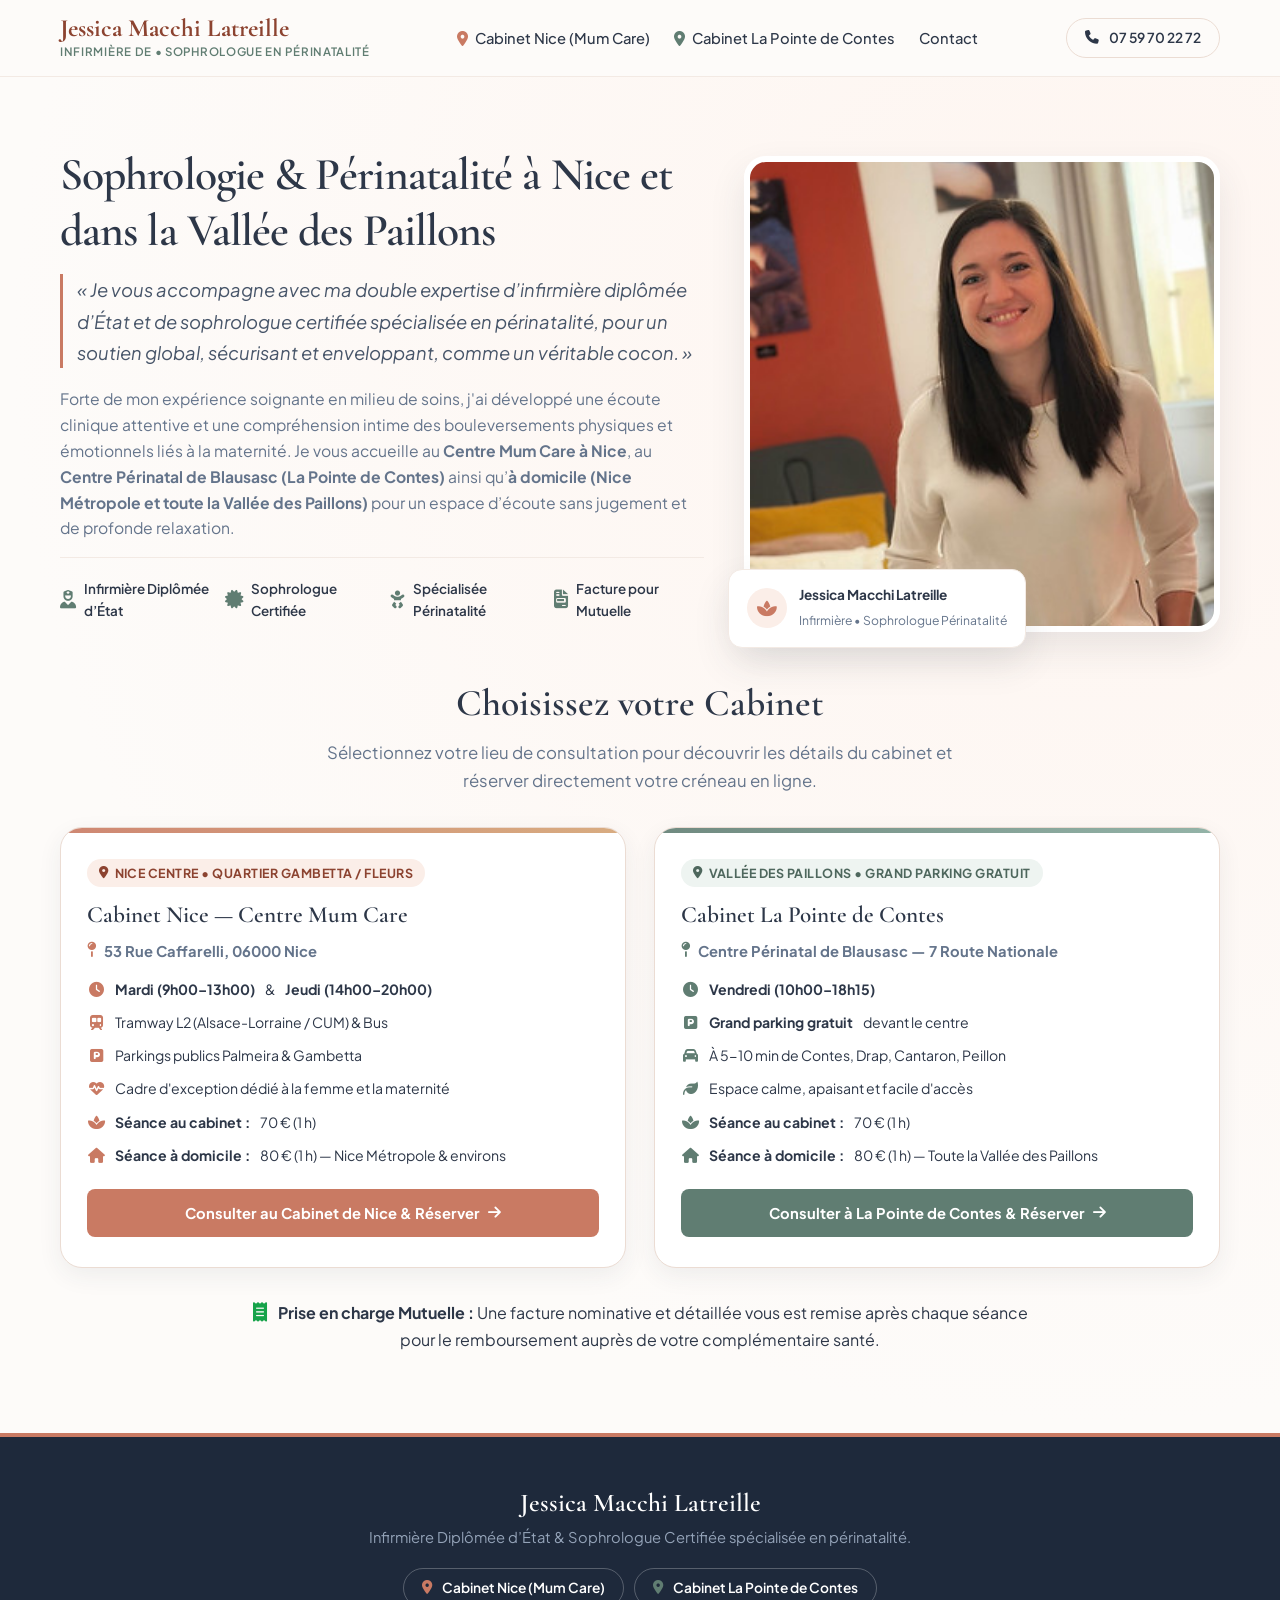
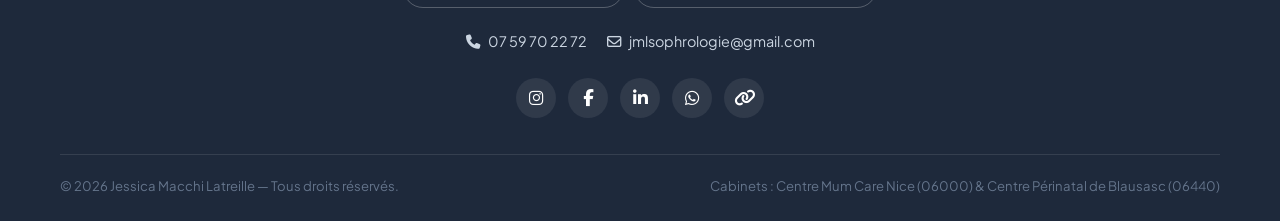
==== commit 02a735fc: "Mise en place de l'architecture multi-cabinets (Hub d'accueil + pages Nice et La Pointe de Contes) e" ====
--- a/index.html
+++ b/index.html
@@ -3,7 +3,7 @@
 <head>
   <meta charset="UTF-8">
   <meta name="viewport" content="width=device-width, initial-scale=1.0, maximum-scale=5.0">
-  <title>Jessica Macchi Latreille | Sophrologue &amp; Infirmière DE — La Pointe de Contes (06390)</title>
+  <title>Jessica Macchi Latreille | Sophrologie &amp; Périnatalité — Nice &amp; Vallée des Paillons</title>
   
   <!-- Favicon & Apple Touch Icon (Fleur de Lotus 🪷) -->
   <link rel="icon" type="image/svg+xml" href="https://www.jmlsophrologie.fr/favicon.svg">
@@ -11,16 +11,14 @@
   <link rel="apple-touch-icon" href="https://www.jmlsophrologie.fr/favicon.svg">
 
   <!-- SEO Meta Tags -->
-  <meta name="description" content="Jessica Macchi Latreille, Infirmière Diplômée d’État &amp; Sophrologue au Centre Périnatal de Blausasc (La Pointe de Contes, Contes 06390). Accompagnement grossesse, post-partum, sommeil et gestion des douleurs. RDV le vendredi : 07 59 70 22 72.">
-  <meta name="keywords" content="Sophrologue La Pointe de Contes, Sophrologue Contes 06390, Sophrologue Blausasc 06440, Sophrologie Vallée des Paillons, Infirmière Sophrologue Nice, Centre Périnatal Blausasc, Préparation accouchement Contes, Jessica Macchi Latreille, Sophrologie Drap Peillon Cantaron Sclos de Contes">
+  <meta name="description" content="Jessica Macchi Latreille, Infirmière Diplômée d’État &amp; Sophrologue Certifiée spécialisée en périnatalité. Consultations au Centre Mum Care (Nice) et au Centre Périnatal de Blausasc (La Pointe de Contes), ainsi qu'à domicile. RDV en ligne : 07 59 70 22 72.">
+  <meta name="keywords" content="Sophrologue Nice, Sophrologue Contes 06390, Sophrologue Blausasc 06440, Sophrologue Mum Care Nice, Sophrologie Vallée des Paillons, Infirmière Sophrologue Nice, Préparation accouchement Nice Contes, Jessica Macchi Latreille, Sophrologie périnatalité Alpes-Maritimes">
   <meta name="author" content="Jessica Macchi Latreille">
   <meta name="robots" content="index, follow, max-snippet:-1, max-image-preview:large, max-video-preview:-1">
   
-  <!-- Geo-Targeting (SEO Local Alpes-Maritimes) -->
+  <!-- Geo-Targeting (SEO Régional Alpes-Maritimes) -->
   <meta name="geo.region" content="FR-06">
-  <meta name="geo.placename" content="Blausasc">
-  <meta name="geo.position" content="43.8055;7.3621">
-  <meta name="ICBM" content="43.8055, 7.3621">
+  <meta name="geo.placename" content="Nice, Blausasc, Contes">
 
   <!-- Canonical & Open Graph URL -->
   <link rel="canonical" href="https://www.jmlsophrologie.fr/">
@@ -29,30 +27,69 @@
   <!-- Open Graph / Facebook / WhatsApp Preview -->
   <meta property="og:locale" content="fr_FR">
   <meta property="og:type" content="website">
-  <meta property="og:title" content="Jessica Macchi Latreille | Sophrologue &amp; Infirmière DE — La Pointe de Contes">
-  <meta property="og:description" content="Cabinet de Sophrologie &amp; Périnatalité au Centre Périnatal de Blausasc (La Pointe de Contes) et à domicile dans la Vallée des Paillons &amp; Nice. Prise de rendez-vous en ligne.">
+  <meta property="og:title" content="Jessica Macchi Latreille | Sophrologie &amp; Périnatalité — Nice &amp; Vallée des Paillons">
+  <meta property="og:description" content="Cabinet de Sophrologie &amp; Périnatalité au Centre Mum Care (Nice) et au Centre Périnatal de Blausasc (La Pointe de Contes). Prise de rendez-vous en ligne.">
   <meta property="og:site_name" content="Jessica Macchi Latreille — Sophrologie &amp; Périnatalité">
   <meta property="og:image" content="https://www.jmlsophrologie.fr/images/jessica_macchi_latreille.jpg">
 
   <!-- Twitter Card -->
   <meta name="twitter:card" content="summary_large_image">
-  <meta name="twitter:title" content="Jessica Macchi Latreille | Sophrologue &amp; Infirmière DE — La Pointe de Contes">
-  <meta name="twitter:description" content="Cabinet de Sophrologie au Centre Périnatal de Blausasc (7 Route Nationale, La Pointe de Contes).">
+  <meta name="twitter:title" content="Jessica Macchi Latreille | Sophrologie &amp; Périnatalité — Nice &amp; Vallée des Paillons">
+  <meta name="twitter:description" content="Cabinets de Sophrologie au Centre Mum Care à Nice (06000) et au Centre Périnatal de Blausasc (06440).">
   <meta name="twitter:image" content="https://www.jmlsophrologie.fr/images/jessica_macchi_latreille.jpg">
 
-  <!-- Structured Data : Schema.org JSON-LD (Local Business & FAQ Rich Snippets) -->
+  <!-- Structured Data : Schema.org JSON-LD (Multi-Location & FAQ Rich Snippets) -->
   <script type="application/ld+json">
   {
     "@context": "https://schema.org",
     "@graph": [
       {
         "@type": "HealthAndBeautyBusiness",
-        "@id": "https://www.jmlsophrologie.fr/#business",
-        "name": "Jessica Macchi Latreille — Sophrologue & Infirmière DE",
-        "description": "Cabinet de Sophrologie et Périnatalité au Centre Périnatal de Blausasc (La Pointe de Contes) et à domicile dans la Vallée des Paillons et Nice.",
+        "@id": "https://www.jmlsophrologie.fr/#business-nice",
+        "name": "Jessica Macchi Latreille — Sophrologue & Infirmière DE (Cabinet Nice Mum Care)",
+        "description": "Cabinet de Sophrologie et Périnatalité au Centre Mum Care à Nice (53 Rue Caffarelli) et à domicile.",
         "image": "https://www.jmlsophrologie.fr/images/jessica_macchi_latreille.jpg",
         "telephone": "+33759702272",
         "email": "jmlsophrologie@gmail.com",
+        "url": "https://www.jmlsophrologie.fr/nice.html",
+        "priceRange": "70€ - 80€",
+        "address": {
+          "@type": "PostalAddress",
+          "streetAddress": "Centre Mum Care, 53 Rue Caffarelli",
+          "addressLocality": "Nice",
+          "postalCode": "06000",
+          "addressRegion": "Provence-Alpes-Côte d'Azur",
+          "addressCountry": "FR"
+        },
+        "geo": {
+          "@type": "GeoCoordinates",
+          "latitude": 43.6974,
+          "longitude": 7.2530
+        },
+        "openingHoursSpecification": [
+          {
+            "@type": "OpeningHoursSpecification",
+            "dayOfWeek": ["Tuesday"],
+            "opens": "09:00",
+            "closes": "13:00"
+          },
+          {
+            "@type": "OpeningHoursSpecification",
+            "dayOfWeek": ["Thursday"],
+            "opens": "14:00",
+            "closes": "20:00"
+          }
+        ]
+      },
+      {
+        "@type": "HealthAndBeautyBusiness",
+        "@id": "https://www.jmlsophrologie.fr/#business-blausasc",
+        "name": "Jessica Macchi Latreille — Sophrologue & Infirmière DE (Cabinet Blausasc / La Pointe de Contes)",
+        "description": "Cabinet de Sophrologie et Périnatalité au Centre Périnatal de Blausasc (7 Route Nationale) et à domicile.",
+        "image": "https://www.jmlsophrologie.fr/images/jessica_macchi_latreille.jpg",
+        "telephone": "+33759702272",
+        "email": "jmlsophrologie@gmail.com",
+        "url": "https://www.jmlsophrologie.fr/blausasc.html",
         "priceRange": "70€ - 80€",
         "address": {
           "@type": "PostalAddress",
@@ -74,62 +111,6 @@
             "opens": "10:00",
             "closes": "18:15"
           }
-        ],
-        "areaServed": [
-          {"@type": "AdministrativeArea", "name": "La Pointe de Contes"},
-          {"@type": "AdministrativeArea", "name": "Contes (06390)"},
-          {"@type": "AdministrativeArea", "name": "Blausasc (06440)"},
-          {"@type": "AdministrativeArea", "name": "Vallée des Paillons"},
-          {"@type": "AdministrativeArea", "name": "Drap"},
-          {"@type": "AdministrativeArea", "name": "Cantaron"},
-          {"@type": "AdministrativeArea", "name": "Peillon"},
-          {"@type": "AdministrativeArea", "name": "Sclos-de-Contes"},
-          {"@type": "AdministrativeArea", "name": "Tourrette-Levens"},
-          {"@type": "AdministrativeArea", "name": "Nice"}
-        ],
-        "sameAs": [
-          "https://www.instagram.com/jml.sophro",
-          "https://www.facebook.com/jml.sophro",
-          "https://fr.linkedin.com/in/jessica-latreille-36a35339a",
-          "https://linktr.ee/jmlsophrologie",
-          "https://cal.com/jml-sophrologie"
-        ]
-      },
-      {
-        "@type": "FAQPage",
-        "mainEntity": [
-          {
-            "@type": "Question",
-            "name": "Où se situe le cabinet de sophrologie à La Pointe de Contes et comment y accéder ?",
-            "acceptedAnswer": {
-              "@type": "Answer",
-              "text": "Le cabinet est situé au Centre Périnatal de Blausasc, au 7 Route Nationale, 06440 Blausasc (La Pointe de Contes). Il dispose d’un grand parking gratuit directement devant le centre et est facilement accessible en 5 à 15 minutes depuis Contes, Drap, Cantaron, Peillon, Sclos-de-Contes, Tourrette-Levens et Nice Est."
-            }
-          },
-          {
-            "@type": "Question",
-            "name": "Pourquoi la double casquette d’Infirmière Diplômée d’État (IDE) fait-elle la différence ?",
-            "acceptedAnswer": {
-              "@type": "Answer",
-              "text": "En tant qu’Infirmière Diplômée d’État et ancienne soignante au Centre Mum Care à Nice, Jessica Macchi Latreille allie rigueur clinique médicale, écoute sans jugement et déontologie soignante aux bienfaits de la sophrologie certifiée, pour un accompagnement rassurant et sécurisant."
-            }
-          },
-          {
-            "@type": "Question",
-            "name": "Les séances de sophrologie sont-elles remboursées par ma mutuelle ?",
-            "acceptedAnswer": {
-              "@type": "Answer",
-              "text": "Oui, de très nombreuses mutuelles et assurances santé prennent en charge tout ou partie des séances de sophrologie. Une facture nominative et détaillée vous est remise après chaque séance."
-            }
-          },
-          {
-            "@type": "Question",
-            "name": "Quels sont les jours et horaires des consultations ?",
-            "acceptedAnswer": {
-              "@type": "Answer",
-              "text": "Les consultations au cabinet du Centre Périnatal de Blausasc ainsi qu’à domicile ont lieu le vendredi de 10h00 à 18h15, sur rendez-vous en ligne directement sur cette page ou au 07 59 70 22 72."
-            }
-          }
         ]
       }
     ]
@@ -150,7 +131,7 @@
 <body>
 
   <!-- ==========================================================================
-       HEADER & NAVIGATION
+       HEADER & NAVIGATION (PORTAIL ACCUEIL)
        ========================================================================== -->
   <header class="site-header">
     <div class="container nav-wrap">
@@ -160,10 +141,12 @@
       </a>
 
       <nav class="nav-links" id="nav-links-menu">
-        <a href="#centre" class="nav-link">Le Cabinet</a>
-        <a href="#accompagnements" class="nav-link">Accompagnements</a>
-        <a href="#rdv" class="nav-link">RDV</a>
-        <a href="#faq" class="nav-link">FAQ</a>
+        <a href="nice.html" class="nav-link">
+          <i class="fa-solid fa-location-dot" style="color: var(--primary); margin-right: 4px;"></i> Cabinet Nice (Mum Care)
+        </a>
+        <a href="blausasc.html" class="nav-link">
+          <i class="fa-solid fa-location-dot" style="color: var(--secondary); margin-right: 4px;"></i> Cabinet La Pointe de Contes
+        </a>
         <a href="#contact" class="nav-link">Contact</a>
       </nav>
 
@@ -171,9 +154,6 @@
         <a href="tel:0759702272" class="btn btn-outline btn-sm btn-phone-header" title="Appeler le 07 59 70 22 72">
           <i class="fa-solid fa-phone"></i> <span class="nav-phone-text">07&nbsp;59&nbsp;70&nbsp;22&nbsp;72</span>
         </a>
-        <a href="#rdv" class="btn btn-primary btn-sm">
-          <i class="fa-regular fa-calendar-check"></i> RDV
-        </a>
         <button class="mobile-toggle" id="mobile-toggle" aria-label="Ouvrir le menu">
           <i class="fa-solid fa-bars" id="toggle-icon"></i>
         </button>
@@ -182,26 +162,20 @@
   </header>
 
   <!-- ==========================================================================
-       SECTION 1 : HERO & MON HISTOIRE / PHILOSOPHIE (FUSIONNÉE & ÉPURÉE)
+       SECTION 1 : HERO & PRÉSENTATION
        ========================================================================== -->
   <section class="hero-section" id="presentation">
     <div class="container">
-      <div style="text-align: center; margin-bottom: 24px;">
-        <div class="pill">
-          <i class="fa-solid fa-heart-pulse"></i> Cabinet &amp; Domicile • Centre Périnatal de Blausasc
-        </div>
-      </div>
-
       <div class="hero-grid">
         <div class="hero-content">
-          <h1>Sophrologie &amp; Périnatalité à La Pointe de Contes &amp; Blausasc</h1>
+          <h1>Sophrologie &amp; Périnatalité à Nice et dans la Vallée des Paillons</h1>
           
           <p class="lead" style="font-style: italic; color: #475569; border-left: 3px solid var(--primary); padding-left: 14px; margin-bottom: 18px;">
             «&nbsp;Je vous accompagne avec ma double expertise d’infirmière diplômée d’État et de sophrologue certifiée spécialisée en périnatalité, pour un soutien global, sécurisant et enveloppant, comme un véritable cocon.&nbsp;»
           </p>
 
           <p style="color: var(--text-muted); font-size: 0.98rem; line-height: 1.65; margin-bottom: 16px;">
-            Forte de mon expérience d’infirmière en milieu de soins, j’ai développé une écoute clinique attentive et une compréhension intime des bouleversements physiques et émotionnels liés à la maternité. Après avoir exercé auprès de nombreuses mamans à Nice (Centre Mum Care), je vous accueille désormais au <strong>Centre Périnatal de Blausasc (7&nbsp;Route Nationale, La Pointe de Contes)</strong> ainsi qu’<strong>à votre domicile dans la Vallée des Paillons</strong> pour un espace d’écoute sans jugement et de profonde relaxation.
+            Forte de mon expérience soignante en milieu de soins, j'ai développé une écoute clinique attentive et une compréhension intime des bouleversements physiques et émotionnels liés à la maternité. Je vous accueille au <strong>Centre Mum Care à Nice</strong>, au <strong>Centre Périnatal de Blausasc (La Pointe de Contes)</strong> ainsi qu’<strong>à domicile (Nice Métropole et toute la Vallée des Paillons)</strong> pour un espace d’écoute sans jugement et de profonde relaxation.
           </p>
 
           <div class="trust-badges">
@@ -222,12 +196,6 @@
               <span>Facture pour Mutuelle</span>
             </div>
           </div>
-
-          <div class="hero-buttons">
-            <a href="#centre" class="btn btn-secondary">
-              Découvrir le cabinet &amp; plan d’accès <i class="fa-solid fa-arrow-down"></i>
-            </a>
-          </div>
         </div>
 
         <div class="hero-visual">
@@ -245,437 +213,76 @@
           </div>
         </div>
       </div>
-    </div>
-  </section>
-
-  <!-- ==========================================================================
-       SECTION 2 : LE LIEU — CENTRE PÉRINATAL DE BLAUSASC (#CENTRE)
-       ========================================================================== -->
-  <section class="section bg-subtle" id="centre">
-    <div class="container">
-      <div style="text-align: center; margin-bottom: 24px;">
-        <div class="pill pill-sage">
-          <i class="fa-solid fa-location-dot"></i> Le Cabinet
-        </div>
-      </div>
-
-      <div class="location-card">
-        <div class="location-info">
-          <h2>Le Centre Périnatal de Blausasc</h2>
-          <p class="lead">Un espace chaleureux, moderne et apaisant situé à La Pointe de Contes.</p>
+
+      <!-- ======================================================================
+           SÉLECTEUR CENTRAL DES 2 LIEUX DE CONSULTATION (AIGUILLAGE DIRECT)
+           ====================================================================== -->
+      <div id="cabinets" style="margin-top: 40px; scroll-margin-top: 90px;">
+        <div style="text-align: center; max-width: 680px; margin: 0 auto 24px;">
+          <h2>Choisissez votre Cabinet</h2>
+          <p class="section-sub">Sélectionnez votre lieu de consultation pour découvrir les détails du cabinet et réserver directement votre créneau en ligne.</p>
+        </div>
+
+        <div class="hub-cabinet-grid">
           
-          <div class="location-details">
-            <div class="loc-item">
-              <i class="fa-solid fa-location-dot"></i>
-              <div>
-                <strong>Adresse du Cabinet&nbsp;:</strong><br>
-                Centre Périnatal de Blausasc — <strong>7&nbsp;Route Nationale, 06440 Blausasc</strong> (La Pointe de Contes)
-                <div style="margin-top: 6px;">
-                  <a href="https://maps.app.goo.gl/Yo4GbJFKTLPqquMC7" target="_blank" rel="noopener" style="font-size: 0.85rem; color: var(--primary); font-weight: 600; text-decoration: underline;">
-                    <i class="fa-solid fa-location-arrow"></i> Ouvrir dans Google Maps (Itinéraire)
-                  </a>
-                </div>
+          <!-- Carte 1 : Cabinet Nice (Centre Mum Care) -->
+          <a href="nice.html" class="hub-cabinet-card card-nice">
+            <div>
+              <div class="hub-card-badge badge-nice">
+                <i class="fa-solid fa-location-dot"></i> Nice Centre • Quartier Gambetta / Fleurs
               </div>
-            </div>
-
-            <div class="loc-item">
-              <i class="fa-solid fa-square-parking"></i>
-              <div>
-                <strong>Stationnement facile &amp; gratuit&nbsp;:</strong><br>
-                Grand parking devant le centre pour vous garer en toute sérénité.
+              <h3 class="hub-card-title">Cabinet Nice — Centre Mum Care</h3>
+              <div class="hub-card-address">
+                <i class="fa-solid fa-map-pin" style="color: var(--primary); margin-top: 3px;"></i>
+                <span><strong>53 Rue Caffarelli, 06000 Nice</strong></span>
               </div>
-            </div>
-
-            <div class="loc-item">
-              <i class="fa-solid fa-car"></i>
-              <div>
-                <strong>Communes voisines (5 à 15&nbsp;min)&nbsp;:</strong><br>
-                Contes, Blausasc, Drap, Cantaron, Peillon, Sclos-de-Contes, Tourrette-Levens et Nice Est.
+              <ul class="hub-card-features">
+                <li><i class="fa-solid fa-clock"></i> <strong>Mardi (9h00–13h00)</strong> &amp; <strong>Jeudi (14h00–20h00)</strong></li>
+                <li><i class="fa-solid fa-train-subway"></i> Tramway L2 (Alsace-Lorraine / CUM) &amp; Bus</li>
+                <li><i class="fa-solid fa-square-parking"></i> Parkings publics Palmeira &amp; Gambetta</li>
+                <li><i class="fa-solid fa-heart-pulse"></i> Cadre d'exception dédié à la femme et la maternité</li>
+                <li><i class="fa-solid fa-spa"></i> <strong>Séance au cabinet&nbsp;:</strong> 70&nbsp;€ (1&nbsp;h)</li>
+                <li><i class="fa-solid fa-house"></i> <strong>Séance à domicile&nbsp;:</strong> 80&nbsp;€ (1&nbsp;h) — Nice Métropole &amp; environs</li>
+              </ul>
+            </div>
+            <div class="hub-card-btn btn-nice">
+              Consulter au Cabinet de Nice &amp; Réserver <i class="fa-solid fa-arrow-right"></i>
+            </div>
+          </a>
+
+          <!-- Carte 2 : Cabinet La Pointe de Contes (Centre Périnatal) -->
+          <a href="blausasc.html" class="hub-cabinet-card card-contes">
+            <div>
+              <div class="hub-card-badge badge-contes">
+                <i class="fa-solid fa-location-dot"></i> Vallée des Paillons • Grand Parking Gratuit
               </div>
-            </div>
-          </div>
-
-          <a href="#rdv" class="btn btn-secondary">
-            <i class="fa-regular fa-calendar-check"></i> Prendre Rendez-vous au Cabinet
+              <h3 class="hub-card-title">Cabinet La Pointe de Contes</h3>
+              <div class="hub-card-address">
+                <i class="fa-solid fa-map-pin" style="color: var(--secondary); margin-top: 3px;"></i>
+                <span><strong>Centre Périnatal de Blausasc — 7 Route Nationale</strong></span>
+              </div>
+              <ul class="hub-card-features">
+                <li><i class="fa-solid fa-clock"></i> <strong>Vendredi (10h00–18h15)</strong></li>
+                <li><i class="fa-solid fa-square-parking"></i> <strong>Grand parking gratuit</strong> devant le centre</li>
+                <li><i class="fa-solid fa-car"></i> À 5-10 min de Contes, Drap, Cantaron, Peillon</li>
+                <li><i class="fa-solid fa-leaf"></i> Espace calme, apaisant et facile d'accès</li>
+                <li><i class="fa-solid fa-spa"></i> <strong>Séance au cabinet&nbsp;:</strong> 70&nbsp;€ (1&nbsp;h)</li>
+                <li><i class="fa-solid fa-house"></i> <strong>Séance à domicile&nbsp;:</strong> 80&nbsp;€ (1&nbsp;h) — Toute la Vallée des Paillons</li>
+              </ul>
+            </div>
+            <div class="hub-card-btn btn-contes">
+              Consulter à La Pointe de Contes &amp; Réserver <i class="fa-solid fa-arrow-right"></i>
+            </div>
           </a>
-        </div>
-
-        <div class="location-map-wrap">
-          <iframe 
-            src="https://maps.google.com/maps?q=Centre+P%C3%A9rinatal+de+Blausasc,+7+Route+Nationale,+06440+Blausasc&amp;t=&amp;z=15&amp;ie=UTF8&amp;iwloc=&amp;output=embed" 
-            allowfullscreen="" 
-            loading="lazy" 
-            referrerpolicy="no-referrer-when-downgrade"
-            title="Plan d'accès au Centre Périnatal de Blausasc">
-          </iframe>
-        </div>
-      </div>
-    </div>
-  </section>
-
-  <!-- ==========================================================================
-       SECTION 3 : ACCOMPAGNEMENTS (#ACCOMPAGNEMENTS)
-       ========================================================================== -->
-  <section class="section" id="accompagnements">
-    <div class="container">
-      <div class="section-header">
-        <div class="pill pill-sage">Accompagnements</div>
-        <h2>La Sophrologie, dans quels cas&nbsp;?</h2>
-        <p class="section-sub">Un soutien sur-mesure pour vivre chaque étape de votre parentalité avec douceur et sérénité.</p>
-      </div>
-
-      <!-- 0. Tuile Vedette : Un Moment pour Soi (Centrée) -->
-      <div class="service-featured-wrap">
-        <div class="service-card service-card-featured">
-          <div class="service-featured-badge">
-            <i class="fa-solid fa-heart"></i> Parenthèse &amp; Sérénité
-          </div>
-          <div class="service-icon">
-            <i class="fa-solid fa-spa"></i>
-          </div>
-          <h3>Un Moment pour Soi &amp; Reconnexion</h3>
-          <p>Une parenthèse bienveillante pour relâcher la pression du quotidien, calmer le mental et se ressourcer en profondeur.</p>
-          <ul class="service-benefits">
-            <li><i class="fa-solid fa-check"></i> S’offrir une vraie pause et déposer la charge mentale</li>
-            <li><i class="fa-solid fa-check"></i> Relâcher les tensions physiques et émotionnelles</li>
-            <li><i class="fa-solid fa-check"></i> Retrouver énergie, calme intérieur et sérénité</li>
-          </ul>
-          <div class="service-footer">
-            <span class="service-price">1&nbsp;h <span>/ séance</span></span>
-            <a href="#rdv" class="btn btn-secondary btn-sm">Réserver</a>
-          </div>
-        </div>
-      </div>
-
-      <!-- Grille des 6 accompagnements thématiques -->
-      <div class="services-grid">
-        
-        <!-- 1. Désir d'enfant -->
-        <div class="service-card">
-          <div class="service-icon">
-            <i class="fa-solid fa-seedling"></i>
-          </div>
-          <h3>Le Désir d’Enfant &amp; Parcours PMA</h3>
-          <p>Un accompagnement pour traverser l’attente et l’incertitude d’un parcours souvent très médicalisé et émotionnellement chargé.</p>
-          <ul class="service-benefits">
-            <li><i class="fa-solid fa-check"></i> Apaiser le stress et les tensions émotionnelles</li>
-            <li><i class="fa-solid fa-check"></i> Accueillir les émotions (espoir, frustration, doutes)</li>
-            <li><i class="fa-solid fa-check"></i> Se reconnecter à son corps en douceur</li>
-          </ul>
-          <div class="service-footer">
-            <span class="service-price">1&nbsp;h <span>/ séance</span></span>
-            <a href="#rdv" class="btn btn-outline btn-sm">Réserver</a>
-          </div>
-        </div>
-
-        <!-- 2. Grossesse -->
-        <div class="service-card">
-          <div class="service-icon">
-            <i class="fa-solid fa-person-pregnant"></i>
-          </div>
-          <h3>La Grossesse &amp; Préparation Accouchement</h3>
-          <p>Techniques de respiration et de visualisation pour vivre une grossesse épanouie et aborder le jour J avec confiance et calme.</p>
-          <ul class="service-benefits">
-            <li><i class="fa-solid fa-check"></i> Mieux gérer les contractions et la douleur</li>
-            <li><i class="fa-solid fa-check"></i> Apprivoiser les peurs de l’accouchement</li>
-            <li><i class="fa-solid fa-check"></i> Outils concrets utilisables le jour J</li>
-          </ul>
-          <div class="service-footer">
-            <span class="service-price">1&nbsp;h <span>/ séance</span></span>
-            <a href="#rdv" class="btn btn-outline btn-sm">Réserver</a>
-          </div>
-        </div>
-
-        <!-- 3. Post-Partum -->
-        <div class="service-card">
-          <div class="service-icon">
-            <i class="fa-solid fa-baby-carriage"></i>
-          </div>
-          <h3>Le Post-Partum &amp; 4<sup>e</sup> Trimestre</h3>
-          <p>Un espace ressource pour déposer la fatigue, prévenir le baby blues et surmonter la charge mentale de la maternité.</p>
-          <ul class="service-benefits">
-            <li><i class="fa-solid fa-check"></i> Gestion de la fatigue et du manque de sommeil</li>
-            <li><i class="fa-solid fa-check"></i> Douleurs physiques liées au post-partum</li>
-            <li><i class="fa-solid fa-check"></i> <strong>Bébé est le bienvenu en séance&nbsp;!</strong></li>
-          </ul>
-          <div class="service-footer">
-            <span class="service-price">1&nbsp;h <span>/ séance</span></span>
-            <a href="#rdv" class="btn btn-outline btn-sm">Réserver</a>
-          </div>
-        </div>
-
-        <!-- 4. Sommeil & Douleurs -->
-        <div class="service-card">
-          <div class="service-icon">
-            <i class="fa-solid fa-moon"></i>
-          </div>
-          <h3>Sommeil, Stress &amp; Douleurs</h3>
-          <p>Améliorer la qualité du sommeil, relâcher les tensions physiques et mobiliser vos ressources pour retrouver un mieux-être durable.</p>
-          <ul class="service-benefits">
-            <li><i class="fa-solid fa-check"></i> Favoriser un endormissement rapide</li>
-            <li><i class="fa-solid fa-check"></i> Récupérer plus efficacement le jour et la nuit</li>
-            <li><i class="fa-solid fa-check"></i> Mieux vivre avec les douleurs corporelles</li>
-          </ul>
-          <div class="service-footer">
-            <span class="service-price">1&nbsp;h <span>/ séance</span></span>
-            <a href="#rdv" class="btn btn-outline btn-sm">Réserver</a>
-          </div>
-        </div>
-
-        <!-- 5. Allaitement -->
-        <div class="service-card">
-          <div class="service-icon">
-            <i class="fa-solid fa-hand-holding-heart"></i>
-          </div>
-          <h3>Soutien à l’Allaitement</h3>
-          <p>Favoriser la détente essentielle à un allaitement plus confortable, serein et apaisé avec votre bébé.</p>
-          <ul class="service-benefits">
-            <li><i class="fa-solid fa-check"></i> Mieux gérer les douleurs liées aux tétées</li>
-            <li><i class="fa-solid fa-check"></i> Relâcher les tensions corporelles</li>
-            <li><i class="fa-solid fa-check"></i> Renforcer le lien d’attachement maman-bébé</li>
-          </ul>
-          <div class="service-footer">
-            <span class="service-price">1&nbsp;h <span>/ séance</span></span>
-            <a href="#rdv" class="btn btn-outline btn-sm">Réserver</a>
-          </div>
-        </div>
-
-        <!-- 6. Équilibre du Couple -->
-        <div class="service-card">
-          <div class="service-icon">
-            <i class="fa-solid fa-people-roof"></i>
-          </div>
-          <h3>L’Équilibre du Couple &amp; Co-Parentalité</h3>
-          <p>Traverser les changements de l’arrivée d’un enfant avec sérénité et trouver sa place en tant que parent et partenaire.</p>
-          <ul class="service-benefits">
-            <li><i class="fa-solid fa-check"></i> Mieux communiquer au sein du couple</li>
-            <li><i class="fa-solid fa-check"></i> Prévenir ou apaiser les tensions</li>
-            <li><i class="fa-solid fa-check"></i> Soutenir le lien dans cette transition</li>
-          </ul>
-          <div class="service-footer">
-            <span class="service-price">1&nbsp;h <span>/ séance</span></span>
-            <a href="#rdv" class="btn btn-outline btn-sm">Réserver</a>
-          </div>
-        </div>
-
-      </div>
-
-      <div class="highlight-box success" style="max-width: 800px; margin: 36px auto 0; text-align: center;">
-        <i class="fa-solid fa-receipt" style="color: #16a34a; font-size: 1.2rem; margin-right: 8px;"></i>
-        <strong>Prise en charge Mutuelle&nbsp;:</strong> Une facture détaillée vous est remise après chaque séance pour le remboursement auprès de votre mutuelle santé.
-      </div>
-    </div>
-  </section>
-
-  <!-- ==========================================================================
-       SECTION 3 : PRISE DE RENDEZ-VOUS EN LIGNE (#RDV)
-       ========================================================================== -->
-  <section class="booking-section" id="rdv">
-    <div class="container">
-      <div style="text-align: center; margin-bottom: 24px;">
-        <div class="pill pill-sage">
-          <i class="fa-regular fa-calendar-check"></i> Prise de Rendez-vous
-        </div>
-      </div>
-
-      <div class="booking-wrapper">
-        
-        <div class="booking-header">
-          <div class="booking-title-group">
-            <h2>Prendre Rendez-vous en Ligne</h2>
-            <p>Sélectionnez votre type d’accompagnement et choisissez votre créneau au cabinet ou à domicile.</p>
-          </div>
-          <div class="booking-info-pill">
-            <i class="fa-regular fa-clock"></i> Réservation en 1&nbsp;minute • Confirmation immédiate
-          </div>
-        </div>
-
-        <!-- Bandeau d'information & lieu -->
-        <div style="background: var(--bg-subtle); padding: 14px 24px; border-bottom: 1px solid var(--border-light); display: flex; flex-wrap: wrap; justify-content: space-between; align-items: center; gap: 10px; font-size: 0.86rem;">
-          <div style="display: flex; align-items: center; gap: 8px; color: var(--text-main);">
-            <i class="fa-solid fa-location-dot" style="color: var(--primary);"></i>
-            <span><strong>Centre Périnatal de Blausasc</strong> (7&nbsp;Route Nationale) &amp; <strong>À Domicile</strong></span>
-          </div>
-          <div style="display: flex; align-items: center; gap: 8px; color: var(--secondary-hover); font-weight: 600;">
-            <i class="fa-regular fa-calendar-check"></i>
-            <span>Consultations le vendredi</span>
-          </div>
-        </div>
-
-        <!-- Sélecteur de type de séance (Haute Visibilité & Contraste) -->
-        <div style="padding: 24px 24px 8px;">
-          <div class="consult-selector">
-            
-            <!-- Option 1 : Cabinet (70€) -->
-            <div class="consult-card active" id="card-cabinet" data-cal-link="jml-sophrologie/seance-sophrologie-perinatalite-cabinet-1h">
-              <div>
-                <div class="consult-card-badge">
-                  <i class="fa-solid fa-location-dot"></i> Au Cabinet • Centre Périnatal
-                </div>
-                <h3 class="consult-card-title">Séance Sophrologie &amp; Périnatalité</h3>
-                <p class="consult-card-desc">
-                  Accompagnement personnalisé au Centre Périnatal de Blausasc (La Pointe de Contes). Désir d’enfant, grossesse, post-partum, soutien allaitement, sommeil et gestion du stress.
-                </p>
-                <ul class="consult-card-benefits">
-                  <li><i class="fa-solid fa-check"></i> Durée&nbsp;: <strong>1&nbsp;heure (60&nbsp;min)</strong></li>
-                  <li><i class="fa-solid fa-check"></i> Espace calme &amp; grand parking gratuit</li>
-                  <li><i class="fa-solid fa-check"></i> Facture pour remboursement Mutuelle</li>
-                </ul>
-              </div>
-              <div class="consult-card-footer">
-                <div class="consult-price-wrap">
-                  <span class="consult-price-val">70&nbsp;€</span>
-                  <span class="consult-price-unit">/ séance</span>
-                </div>
-                <span class="consult-btn">
-                  <i class="fa-solid fa-check"></i> Format sélectionné
-                </span>
-              </div>
-            </div>
-
-            <!-- Option 2 : Domicile (80€) -->
-            <div class="consult-card" id="card-domicile" data-cal-link="jml-sophrologie/seance-sophrologie-a-domicile-1h">
-              <div>
-                <div class="consult-card-badge">
-                  <i class="fa-solid fa-house-chimney-heart"></i> À Domicile • Confort &amp; Sérénité
-                </div>
-                <h3 class="consult-card-title">Séance Sophrologie à Domicile</h3>
-                <p class="consult-card-desc">
-                  Accompagnement sur-mesure chez vous, dans toute la Vallée des Paillons et Nice Est. Idéal pendant la grossesse et après l’accouchement avec votre bébé.
-                </p>
-                <ul class="consult-card-benefits">
-                  <li><i class="fa-solid fa-check"></i> Durée&nbsp;: <strong>1&nbsp;heure (60&nbsp;min)</strong></li>
-                  <li><i class="fa-solid fa-check"></i> Déplacement Vallée des Paillons &amp; Nice Est</li>
-                  <li><i class="fa-solid fa-check"></i> Facture pour remboursement Mutuelle</li>
-                </ul>
-              </div>
-              <div class="consult-card-footer">
-                <div class="consult-price-wrap">
-                  <span class="consult-price-val">80&nbsp;€</span>
-                  <span class="consult-price-unit">/ séance</span>
-                </div>
-                <span class="consult-btn">
-                  Choisir ce format →
-                </span>
-              </div>
-            </div>
-
-          </div>
-        </div>
-
-        <!-- Cal.com Inline Embed (Affichage Épuré, Calendrier Direct 24h) -->
-        <div style="padding: 12px; min-height: 620px; width: 100%; background: #ffffff;">
-          <iframe 
-            id="cal-booking-iframe"
-            src="https://cal.com/jml-sophrologie/seance-sophrologie-perinatalite-cabinet-1h?embed=true&amp;theme=light&amp;layout=month_view&amp;hideEventTypeDetails=true" 
-            style="width: 100%; min-height: 620px; border: none; display: block; border-radius: var(--radius-sm);" 
-            title="Calendrier de réservation — Jessica Macchi Latreille"
-            allow="camera; microphone; autoplay; fullscreen"
-            loading="lazy">
-          </iframe>
-
-          <script>
-            // Gestion interactive du changement de format sans aucun popup
-            document.querySelectorAll('.consult-card').forEach(card => {
-              card.addEventListener('click', function() {
-                // 1. Mettre à jour l'apparence des boutons / cartes
-                document.querySelectorAll('.consult-card').forEach(c => {
-                  c.classList.remove('active');
-                  const btn = c.querySelector('.consult-btn');
-                  if (btn) btn.innerHTML = 'Choisir ce format →';
-                });
-                this.classList.add('active');
-                const activeBtn = this.querySelector('.consult-btn');
-                if (activeBtn) activeBtn.innerHTML = '<i class="fa-solid fa-check"></i> Format sélectionné';
-                
-                // 2. Mettre à jour directement le calendrier affiché en mode épuré
-                const slug = this.getAttribute('data-cal-link');
-                const iframe = document.getElementById('cal-booking-iframe');
-                if (iframe && slug) {
-                  iframe.src = 'https://cal.com/' + slug + '?embed=true&theme=light&layout=month_view&hideEventTypeDetails=true';
-                }
-              });
-            });
-          </script>
-        </div>
-
-        <!-- Reassurance Footer -->
-        <div style="padding: 14px 24px; background: #ffffff; border-top: 1px solid var(--border-light); display: flex; justify-content: space-between; align-items: center; flex-wrap: wrap; gap: 12px; font-size: 0.84rem; color: var(--text-muted);">
-          <div>
-            <i class="fa-solid fa-receipt" style="color: #16a34a; margin-right: 4px;"></i>
-            <strong>Facture pour Mutuelle</strong> remise après chaque séance pour votre remboursement.
-          </div>
-          <div>
-            Une question ou besoin d’aide&nbsp;?
-            <a href="tel:0759702272" style="color: var(--primary); font-weight: 700; text-decoration: underline; margin-left: 4px;">
-              <i class="fa-solid fa-phone"></i> 07&nbsp;59&nbsp;70&nbsp;22&nbsp;72
-            </a>
-          </div>
-        </div>
-
-      </div>
-    </div>
-  </section>
-
-  <!-- ==========================================================================
-       SECTION 4 : QUESTIONS FRÉQUENTES & INFORMATIONS PRATIQUES (#FAQ)
-       ========================================================================== -->
-  <section class="section" id="faq">
-    <div class="container">
-      <div class="section-header">
-        <div class="pill pill-sage">Questions Fréquentes</div>
-        <h2>Tout savoir sur vos séances de Sophrologie</h2>
-        <p class="section-sub">Retrouvez les réponses aux questions les plus courantes avant votre première consultation.</p>
-      </div>
-
-      <div class="faq-accordion">
-        <details class="faq-item" open>
-          <summary class="faq-question">
-            <span>📍 Où se situe le cabinet à La Pointe de Contes et comment y accéder&nbsp;?</span>
-            <i class="fa-solid fa-chevron-down faq-icon"></i>
-          </summary>
-          <div class="faq-answer">
-            <p>
-              Le cabinet est installé au sein du <strong>Centre Périnatal de Blausasc</strong>, au <strong>7&nbsp;Route Nationale, 06440 Blausasc (La Pointe de Contes)</strong>. Un <strong>grand parking gratuit</strong> est disponible juste devant le centre. Le cabinet est situé à moins de 10&nbsp;minutes de Contes (06390), Drap, Cantaron, Peillon, Sclos-de-Contes et à 15&nbsp;minutes de Nice Est.
-            </p>
-          </div>
-        </details>
-
-        <details class="faq-item">
-          <summary class="faq-question">
-            <span>🩺 Pourquoi la compétence d’Infirmière Diplômée d’État (IDE) fait-elle la différence&nbsp;?</span>
-            <i class="fa-solid fa-chevron-down faq-icon"></i>
-          </summary>
-          <div class="faq-answer">
-            <p>
-              Mon parcours d’<strong>Infirmière Diplômée d’État (IDE)</strong> et mon expérience soignante au Centre Mum Care à Nice m’apportent une compréhension clinique approfondie de la physiologie, du parcours de soins, de la grossesse et de la gestion de la douleur. Vous bénéficiez ainsi d’une prise en charge rigoureuse, sécurisante et parfaitement complémentaire au suivi de votre sage-femme, gynécologue ou médecin traitant.
-            </p>
-          </div>
-        </details>
-
-        <details class="faq-item">
-          <summary class="faq-question">
-            <span>💶 Les séances de sophrologie sont-elles remboursées par ma mutuelle&nbsp;?</span>
-            <i class="fa-solid fa-chevron-down faq-icon"></i>
-          </summary>
-          <div class="faq-answer">
-            <p>
-              <strong>Oui&nbsp;!</strong> La sécurité sociale ne rembourse pas la sophrologie, mais la grande majorité des <strong>mutuelles complémentaires santé</strong> proposent un forfait annuel de prise en charge (forfait médecines douces / bien-être / périnatalité). Une <strong>facture nominative acquittée</strong> vous est remise après chaque séance.
-            </p>
-          </div>
-        </details>
-
-        <details class="faq-item">
-          <summary class="faq-question">
-            <span>🗓️ Quels sont les jours de consultation et comment réserver&nbsp;?</span>
-            <i class="fa-solid fa-chevron-down faq-icon"></i>
-          </summary>
-          <div class="faq-answer">
-            <p>
-              Les consultations se déroulent le <strong>vendredi de 10h00 à 18h15</strong> au cabinet de La Pointe de Contes ou à domicile dans la Vallée des Paillons et Nice. Vous pouvez réserver directement votre créneau sur cette page ou par téléphone au <a href="tel:0759702272" style="color: var(--primary); font-weight: 700;">07&nbsp;59&nbsp;70&nbsp;22&nbsp;72</a>.
-            </p>
-          </div>
-        </details>
+
+        </div>
+
+        <!-- Reassurance Mutuelle -->
+        <div class="highlight-box success" style="max-width: 800px; margin: 32px auto 0; text-align: center;">
+          <i class="fa-solid fa-receipt" style="color: #16a34a; font-size: 1.2rem; margin-right: 8px;"></i>
+          <strong>Prise en charge Mutuelle&nbsp;:</strong> Une facture nominative et détaillée vous est remise après chaque séance pour le remboursement auprès de votre complémentaire santé.
+        </div>
+
       </div>
     </div>
   </section>
@@ -689,12 +296,16 @@
         <div class="footer-brand">
           <h4>Jessica Macchi Latreille</h4>
           <p class="footer-subtitle">
-            Infirmière Diplômée d’État &amp; Sophrologue spécialisée en périnatalité au Centre Périnatal de Blausasc (La Pointe de Contes).
+            Infirmière Diplômée d’État &amp; Sophrologue Certifiée spécialisée en périnatalité.
           </p>
           
-          <div class="footer-consultation-pill">
-            <i class="fa-regular fa-calendar-check"></i>
-            <span>Consultations le <strong>vendredi de 10h00 à 18h15</strong></span>
+          <div style="display: flex; justify-content: center; gap: 10px; flex-wrap: wrap; margin-bottom: 22px;">
+            <a href="nice.html" class="btn btn-outline btn-sm" style="color: #ffffff; border-color: rgba(255,255,255,0.25);">
+              <i class="fa-solid fa-location-dot" style="color: var(--primary);"></i> Cabinet Nice (Mum Care)
+            </a>
+            <a href="blausasc.html" class="btn btn-outline btn-sm" style="color: #ffffff; border-color: rgba(255,255,255,0.25);">
+              <i class="fa-solid fa-location-dot" style="color: var(--secondary);"></i> Cabinet La Pointe de Contes
+            </a>
           </div>
 
           <div class="footer-contact-items">
@@ -718,7 +329,7 @@
 
       <div class="footer-bottom">
         <span>&copy; 2026 Jessica Macchi Latreille — Tous droits réservés.</span>
-        <span>Centre Périnatal de Blausasc • 7 Route Nationale, 06440 Blausasc (La Pointe de Contes)</span>
+        <span>Cabinets&nbsp;: Centre Mum Care Nice (06000) &amp; Centre Périnatal de Blausasc (06440)</span>
       </div>
     </div>
   </footer>
--- a/css/style.css
+++ b/css/style.css
@@ -193,6 +193,75 @@
   min-height: 38px;
 }
 
+.btn-cabinet-switch {
+  display: inline-flex;
+  align-items: center;
+  gap: 7px;
+  background-color: var(--secondary-light);
+  color: var(--secondary-hover);
+  border: 1.5px solid var(--secondary);
+  padding: 6px 14px;
+  border-radius: var(--radius-full);
+  font-size: 0.82rem;
+  font-weight: 700;
+  white-space: nowrap;
+  transition: var(--transition);
+  text-decoration: none;
+  min-height: 38px;
+}
+
+.btn-cabinet-switch:hover {
+  background-color: var(--secondary);
+  color: #ffffff;
+  transform: translateY(-2px);
+  box-shadow: var(--shadow-sm);
+}
+
+.btn-cabinet-switch i {
+  color: var(--primary);
+  font-size: 0.9rem;
+}
+
+.btn-cabinet-switch:hover i {
+  color: #ffffff;
+}
+
+.mobile-cabinet-banner {
+  background: var(--bg-subtle);
+  border: 1.5px solid var(--secondary);
+  border-radius: var(--radius-md);
+  padding: 14px 16px;
+  margin-bottom: 8px;
+  display: flex;
+  flex-direction: column;
+  gap: 6px;
+  text-decoration: none;
+  transition: var(--transition);
+}
+
+.mobile-cabinet-banner:hover {
+  background: #ffffff;
+  border-color: var(--primary);
+  box-shadow: var(--shadow-sm);
+}
+
+.mobile-cabinet-banner .banner-label {
+  font-size: 0.72rem;
+  text-transform: uppercase;
+  letter-spacing: 0.05em;
+  color: var(--text-muted);
+  font-weight: 700;
+}
+
+.mobile-cabinet-banner .banner-target {
+  font-size: 0.92rem;
+  font-weight: 700;
+  color: var(--primary-dark);
+  display: flex;
+  align-items: center;
+  gap: 8px;
+}
+
 /* ==========================================================================
    NAVIGATION BAR & MOBILE DRAWER
    ========================================================================== */
@@ -531,6 +600,178 @@
   overflow: hidden;
 }
 
+/* ==========================================================================
+   HUB / PORTAIL D'ACCUEIL - CABINET CARDS
+   ========================================================================== */
+.hub-cabinet-grid {
+  display: grid;
+  grid-template-columns: repeat(2, 1fr);
+  gap: 28px;
+  margin-top: 32px;
+}
+
+@media (max-width: 840px) {
+  .hub-cabinet-grid {
+    grid-template-columns: 1fr;
+    gap: 20px;
+  }
+}
+
+.hub-cabinet-card {
+  background: var(--bg-card);
+  border: 1.5px solid var(--border-color);
+  border-radius: var(--radius-lg);
+  padding: 30px 26px;
+  box-shadow: var(--shadow-md);
+  transition: var(--transition);
+  display: flex;
+  flex-direction: column;
+  justify-content: space-between;
+  position: relative;
+  overflow: hidden;
+  text-decoration: none;
+  color: inherit;
+}
+
+.hub-cabinet-card::before {
+  content: '';
+  position: absolute;
+  top: 0;
+  left: 0;
+  right: 0;
+  height: 5px;
+  background: var(--primary);
+  opacity: 0.9;
+  transition: var(--transition);
+}
+
+.hub-cabinet-card.card-nice::before {
+  background: linear-gradient(90deg, #c97a63, #d4a373);
+}
+
+.hub-cabinet-card.card-contes::before {
+  background: linear-gradient(90deg, #607d72, #88ab9e);
+}
+
+.hub-cabinet-card:hover {
+  transform: translateY(-4px);
+  box-shadow: var(--shadow-lg);
+  border-color: var(--primary);
+}
+
+.hub-card-badge {
+  display: inline-flex;
+  align-items: center;
+  gap: 6px;
+  font-size: 0.78rem;
+  font-weight: 700;
+  padding: 4px 12px;
+  border-radius: var(--radius-full);
+  margin-bottom: 14px;
+  text-transform: uppercase;
+  letter-spacing: 0.04em;
+  width: fit-content;
+}
+
+.hub-card-badge.badge-nice {
+  background: var(--primary-light);
+  color: var(--primary-dark);
+}
+
+.hub-card-badge.badge-contes {
+  background: var(--secondary-light);
+  color: var(--secondary-hover);
+}
+
+.hub-card-title {
+  font-size: 1.45rem;
+  margin-bottom: 10px;
+  color: var(--text-main);
+}
+
+.hub-card-address {
+  font-size: 0.92rem;
+  color: var(--text-muted);
+  margin-bottom: 16px;
+  line-height: 1.5;
+  display: flex;
+  align-items: flex-start;
+  gap: 8px;
+}
+
+.hub-card-features {
+  list-style: none;
+  margin-bottom: 22px;
+  display: flex;
+  flex-direction: column;
+  gap: 10px;
+  font-size: 0.88rem;
+  color: var(--text-main);
+}
+
+.hub-card-features li {
+  display: flex;
+  align-items: center;
+  gap: 10px;
+}
+
+.hub-card-features i {
+  color: var(--primary);
+  font-size: 0.95rem;
+  width: 18px;
+  text-align: center;
+  flex-shrink: 0;
+}
+
+.hub-cabinet-card.card-contes .hub-card-features i {
+  color: var(--secondary);
+}
+
+.hub-card-btn {
+  display: inline-flex;
+  align-items: center;
+  justify-content: center;
+  gap: 8px;
+  width: 100%;
+  padding: 12px 20px;
+  border-radius: var(--radius-sm);
+  font-weight: 700;
+  font-size: 0.92rem;
+  transition: var(--transition);
+}
+
+.hub-card-btn.btn-nice {
+  background-color: var(--primary);
+  color: #ffffff;
+}
+
+.hub-card-btn.btn-nice:hover {
+  background-color: var(--primary-hover);
+}
+
+.hub-card-btn.btn-contes {
+  background-color: var(--secondary);
+  color: #ffffff;
+}
+
+.hub-card-btn.btn-contes:hover {
+  background-color: var(--secondary-hover);
+}
+
+.hub-domicile-banner {
+  background: linear-gradient(135deg, var(--bg-subtle) 0%, #ffffff 100%);
+  border: 1px dashed var(--border-color);
+  border-radius: var(--radius-md);
+  padding: 16px 20px;
+  margin-top: 24px;
+  display: flex;
+  align-items: center;
+  justify-content: space-between;
+  flex-wrap: wrap;
+  gap: 12px;
+  font-size: 0.9rem;
+}
+
 .service-card::before {
   content: '';
   position: absolute;
@@ -1084,13 +1325,13 @@
   display: inline-flex;
   align-items: center;
   gap: 8px;
-  background: rgba(201, 122, 99, 0.15);
-  color: #fbcfe8;
-  border: 1px solid rgba(201, 122, 99, 0.35);
+  background-color: rgba(255, 255, 255, 0.08);
+  color: var(--primary-light);
+  font-size: 0.88rem;
   padding: 8px 18px;
   border-radius: var(--radius-full);
-  font-size: 0.88rem;
   margin-bottom: 20px;
+  border: 1px solid rgba(255, 255, 255, 0.12);
 }
 
 .footer-consultation-pill i {
@@ -1098,6 +1339,50 @@
 }
 
 .footer-consultation-pill strong {
+  color: #ffffff;
+}
+
+/* ==========================================================================
+   FOOTER CABINET SWITCH BOX (ÉLÉGANT & TRAVAILLÉ)
+   ========================================================================== */
+.footer-cabinet-switch-box {
+  background: rgba(255, 255, 255, 0.05);
+  border: 1px solid rgba(255, 255, 255, 0.12);
+  border-radius: var(--radius-md);
+  padding: 14px 20px;
+  margin: 0 auto 24px;
+  max-width: 540px;
+  display: flex;
+  flex-direction: column;
+  align-items: center;
+  gap: 8px;
+  text-align: center;
+}
+
+.footer-cabinet-switch-box .switch-box-label {
+  font-size: 0.8rem;
+  color: #94a3b8;
+  letter-spacing: 0.02em;
+}
+
+.footer-cabinet-switch-box .switch-box-link {
+  display: inline-flex;
+  align-items: center;
+  gap: 8px;
+  color: #ffffff;
+  font-size: 0.9rem;
+  transition: var(--transition);
+  text-decoration: none;
+  background: rgba(255, 255, 255, 0.08);
+  padding: 6px 16px;
+  border-radius: var(--radius-full);
+  border: 1px solid rgba(255, 255, 255, 0.1);
+}
+
+.footer-cabinet-switch-box .switch-box-link:hover {
+  background: rgba(255, 255, 255, 0.16);
+  border-color: rgba(255, 255, 255, 0.25);
+  transform: translateY(-2px);
   color: #ffffff;
 }
 
@@ -1206,6 +1491,10 @@
     align-items: center;
     gap: 8px;
     flex-shrink: 0;
+  }
+
+  .nav-actions .btn-cabinet-switch {
+    display: none;
   }
 
   .nav-phone-text {
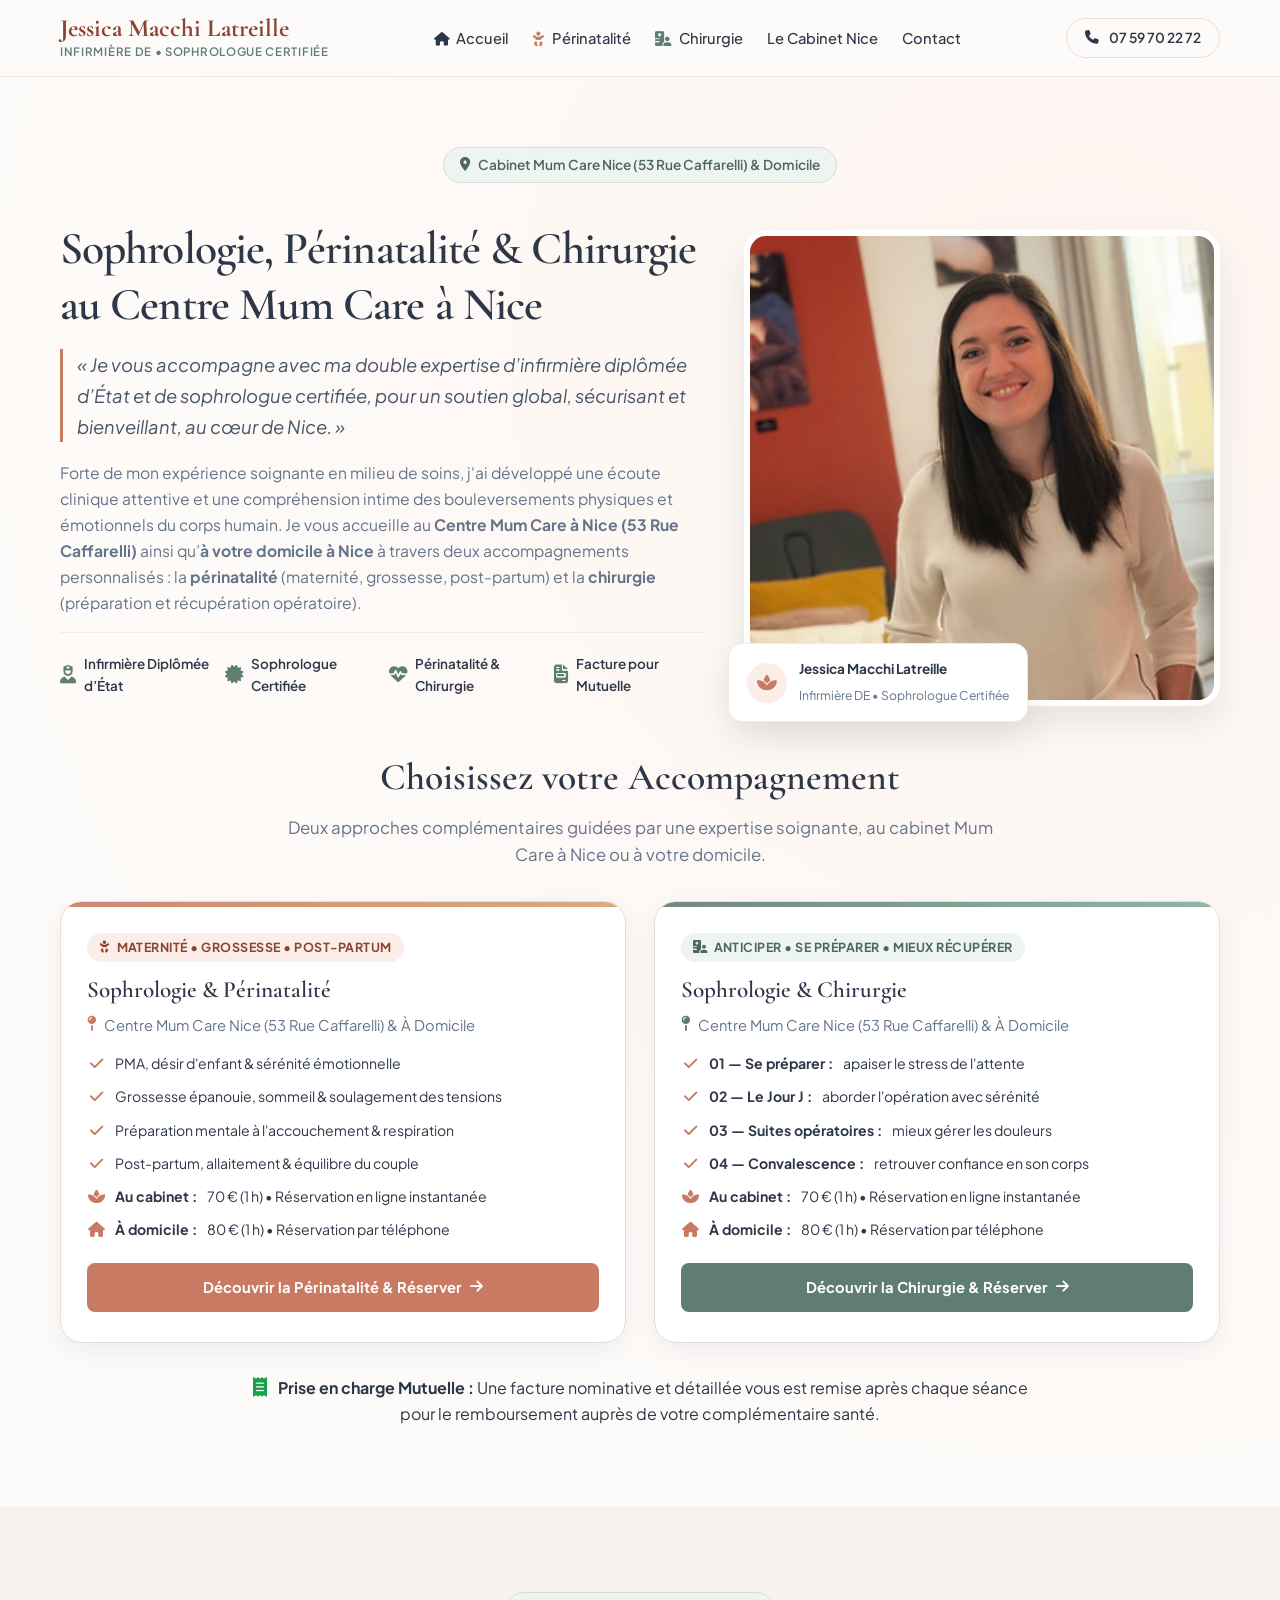
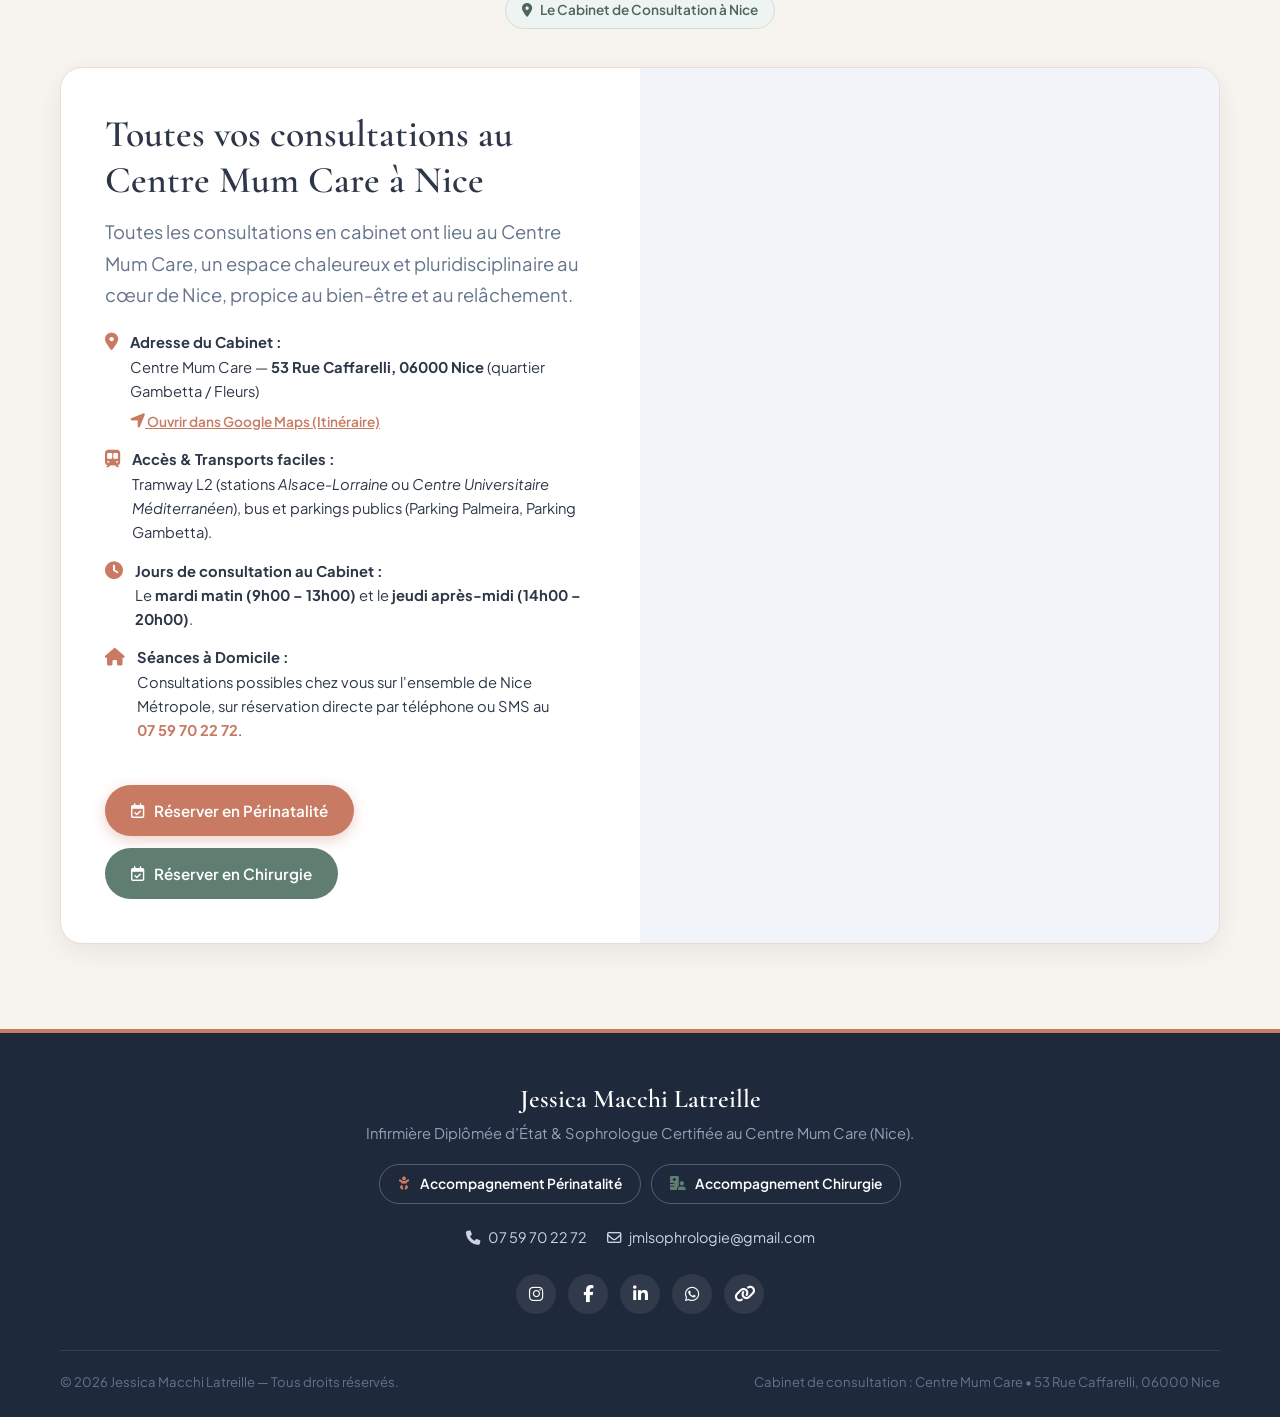
==== commit 4a64218f: "Feat: Diversification vers Sophrologie & Chirurgie et consolidation au cabinet Mum Care Nice" ====
--- a/index.html
+++ b/index.html
@@ -3,22 +3,25 @@
 <head>
   <meta charset="UTF-8">
   <meta name="viewport" content="width=device-width, initial-scale=1.0, maximum-scale=5.0">
-  <title>Jessica Macchi Latreille | Sophrologie &amp; Périnatalité — Nice &amp; Vallée des Paillons</title>
+  <title>Jessica Macchi Latreille | Sophrologie, Périnatalité &amp; Chirurgie — Nice Centre Mum Care</title>
   
-  <!-- Favicon & Apple Touch Icon (Fleur de Lotus 🪷) -->
+  <!-- Favicon & Apple Touch Icon (Fleur de Lotus) -->
+  <link rel="icon" type="image/png" sizes="48x48" href="https://www.jmlsophrologie.fr/favicon-48x48.png">
   <link rel="icon" type="image/svg+xml" href="https://www.jmlsophrologie.fr/favicon.svg">
-  <link rel="alternate icon" href="favicon.svg">
-  <link rel="apple-touch-icon" href="https://www.jmlsophrologie.fr/favicon.svg">
+  <link rel="shortcut icon" href="https://www.jmlsophrologie.fr/favicon.ico">
+  <link rel="apple-touch-icon" sizes="180x180" href="https://www.jmlsophrologie.fr/apple-touch-icon.png">
 
   <!-- SEO Meta Tags -->
-  <meta name="description" content="Jessica Macchi Latreille, Infirmière Diplômée d’État &amp; Sophrologue Certifiée spécialisée en périnatalité. Consultations au Centre Mum Care (Nice) et au Centre Périnatal de Blausasc (La Pointe de Contes), ainsi qu'à domicile. RDV en ligne : 07 59 70 22 72.">
-  <meta name="keywords" content="Sophrologue Nice, Sophrologue Contes 06390, Sophrologue Blausasc 06440, Sophrologue Mum Care Nice, Sophrologie Vallée des Paillons, Infirmière Sophrologue Nice, Préparation accouchement Nice Contes, Jessica Macchi Latreille, Sophrologie périnatalité Alpes-Maritimes">
+  <meta name="description" content="Jessica Macchi Latreille, Infirmière Diplômée d’État &amp; Sophrologue Certifiée au Centre Mum Care à Nice (53 Rue Caffarelli, 06000). Deux expertises : Sophrologie &amp; Périnatalité (grossesse, post-partum) et Sophrologie &amp; Chirurgie (préparation et récupération opératoire). RDV au 07 59 70 22 72.">
+  <meta name="keywords" content="Sophrologue Nice, Sophrologie chirurgie Nice, Sophrologie périnatalité Nice, Centre Mum Care Nice, Infirmière Sophrologue Nice, Préparation accouchement Nice, Préparation opération chirurgie Nice, Gestion du stress opératoire Nice, Post-partum Nice, Jessica Macchi Latreille">
   <meta name="author" content="Jessica Macchi Latreille">
   <meta name="robots" content="index, follow, max-snippet:-1, max-image-preview:large, max-video-preview:-1">
   
-  <!-- Geo-Targeting (SEO Régional Alpes-Maritimes) -->
+  <!-- Geo-Targeting (SEO Régional Nice / Alpes-Maritimes) -->
   <meta name="geo.region" content="FR-06">
-  <meta name="geo.placename" content="Nice, Blausasc, Contes">
+  <meta name="geo.placename" content="Nice">
+  <meta name="geo.position" content="43.6974;7.2530">
+  <meta name="ICBM" content="43.6974, 7.2530">
 
   <!-- Canonical & Open Graph URL -->
   <link rel="canonical" href="https://www.jmlsophrologie.fr/">
@@ -27,18 +30,18 @@
   <!-- Open Graph / Facebook / WhatsApp Preview -->
   <meta property="og:locale" content="fr_FR">
   <meta property="og:type" content="website">
-  <meta property="og:title" content="Jessica Macchi Latreille | Sophrologie &amp; Périnatalité — Nice &amp; Vallée des Paillons">
-  <meta property="og:description" content="Cabinet de Sophrologie &amp; Périnatalité au Centre Mum Care (Nice) et au Centre Périnatal de Blausasc (La Pointe de Contes). Prise de rendez-vous en ligne.">
-  <meta property="og:site_name" content="Jessica Macchi Latreille — Sophrologie &amp; Périnatalité">
+  <meta property="og:title" content="Jessica Macchi Latreille | Sophrologie, Périnatalité &amp; Chirurgie — Nice">
+  <meta property="og:description" content="Cabinet de Sophrologie au Centre Mum Care à Nice (53 Rue Caffarelli) et à domicile. Accompagnement en périnatalité et sophrologie de la chirurgie.">
+  <meta property="og:site_name" content="Jessica Macchi Latreille — Sophrologie Nice">
   <meta property="og:image" content="https://www.jmlsophrologie.fr/images/jessica_macchi_latreille.jpg">
 
   <!-- Twitter Card -->
   <meta name="twitter:card" content="summary_large_image">
-  <meta name="twitter:title" content="Jessica Macchi Latreille | Sophrologie &amp; Périnatalité — Nice &amp; Vallée des Paillons">
-  <meta name="twitter:description" content="Cabinets de Sophrologie au Centre Mum Care à Nice (06000) et au Centre Périnatal de Blausasc (06440).">
+  <meta name="twitter:title" content="Jessica Macchi Latreille | Sophrologie, Périnatalité &amp; Chirurgie — Nice">
+  <meta name="twitter:description" content="Cabinet de Sophrologie au Centre Mum Care à Nice (06000). Spécialités Périnatalité et Chirurgie.">
   <meta name="twitter:image" content="https://www.jmlsophrologie.fr/images/jessica_macchi_latreille.jpg">
 
-  <!-- Structured Data : Schema.org JSON-LD (Multi-Location & FAQ Rich Snippets) -->
+  <!-- Structured Data : Schema.org JSON-LD (Single Business Nice Mum Care) -->
   <script type="application/ld+json">
   {
     "@context": "https://schema.org",
@@ -46,12 +49,12 @@
       {
         "@type": "HealthAndBeautyBusiness",
         "@id": "https://www.jmlsophrologie.fr/#business-nice",
-        "name": "Jessica Macchi Latreille — Sophrologue & Infirmière DE (Cabinet Nice Mum Care)",
-        "description": "Cabinet de Sophrologie et Périnatalité au Centre Mum Care à Nice (53 Rue Caffarelli) et à domicile.",
+        "name": "Jessica Macchi Latreille — Sophrologue & Infirmière DE (Centre Mum Care Nice)",
+        "description": "Cabinet de Sophrologie au Centre Mum Care à Nice (53 Rue Caffarelli) et à domicile. Accompagnement en Périnatalité et Chirurgie.",
         "image": "https://www.jmlsophrologie.fr/images/jessica_macchi_latreille.jpg",
         "telephone": "+33759702272",
         "email": "jmlsophrologie@gmail.com",
-        "url": "https://www.jmlsophrologie.fr/nice.html",
+        "url": "https://www.jmlsophrologie.fr/",
         "priceRange": "70€ - 80€",
         "address": {
           "@type": "PostalAddress",
@@ -79,38 +82,12 @@
             "opens": "14:00",
             "closes": "20:00"
           }
-        ]
-      },
-      {
-        "@type": "HealthAndBeautyBusiness",
-        "@id": "https://www.jmlsophrologie.fr/#business-blausasc",
-        "name": "Jessica Macchi Latreille — Sophrologue & Infirmière DE (Cabinet Blausasc / La Pointe de Contes)",
-        "description": "Cabinet de Sophrologie et Périnatalité au Centre Périnatal de Blausasc (7 Route Nationale) et à domicile.",
-        "image": "https://www.jmlsophrologie.fr/images/jessica_macchi_latreille.jpg",
-        "telephone": "+33759702272",
-        "email": "jmlsophrologie@gmail.com",
-        "url": "https://www.jmlsophrologie.fr/blausasc.html",
-        "priceRange": "70€ - 80€",
-        "address": {
-          "@type": "PostalAddress",
-          "streetAddress": "Centre Périnatal de Blausasc, 7 Route Nationale",
-          "addressLocality": "Blausasc",
-          "postalCode": "06440",
-          "addressRegion": "Provence-Alpes-Côte d'Azur",
-          "addressCountry": "FR"
-        },
-        "geo": {
-          "@type": "GeoCoordinates",
-          "latitude": 43.8055,
-          "longitude": 7.3621
-        },
-        "openingHoursSpecification": [
-          {
-            "@type": "OpeningHoursSpecification",
-            "dayOfWeek": ["Friday"],
-            "opens": "10:00",
-            "closes": "18:15"
-          }
+        ],
+        "sameAs": [
+          "https://www.instagram.com/jml.sophro",
+          "https://www.facebook.com/jml.sophro",
+          "https://fr.linkedin.com/in/jessica-latreille-36a35339a",
+          "https://linktr.ee/jmlsophrologie"
         ]
       }
     ]
@@ -126,7 +103,7 @@
   <link rel="stylesheet" href="https://cdnjs.cloudflare.com/ajax/libs/font-awesome/6.5.1/css/all.min.css">
   
   <!-- Custom Styles -->
-  <link rel="stylesheet" href="css/style.css">
+  <link rel="stylesheet" href="css/style.css?v=2.2">
 </head>
 <body>
 
@@ -135,18 +112,20 @@
        ========================================================================== -->
   <header class="site-header">
     <div class="container nav-wrap">
-      <a href="#" class="brand-logo">
+      <a href="./" class="brand-logo">
         <span class="brand-name">Jessica Macchi Latreille</span>
-        <span class="brand-sub">Infirmière DE • Sophrologue en Périnatalité</span>
+        <span class="brand-sub">Infirmière DE • Sophrologue Certifiée</span>
       </a>
 
       <nav class="nav-links" id="nav-links-menu">
-        <a href="nice.html" class="nav-link">
-          <i class="fa-solid fa-location-dot" style="color: var(--primary); margin-right: 4px;"></i> Cabinet Nice (Mum Care)
+        <a href="./" class="nav-link active"><i class="fa-solid fa-house" style="font-size: 0.85rem; margin-right: 4px;"></i> Accueil</a>
+        <a href="perinatalite-nice.html" class="nav-link">
+          <i class="fa-solid fa-baby" style="color: var(--primary); margin-right: 4px;"></i> Périnatalité
         </a>
-        <a href="blausasc.html" class="nav-link">
-          <i class="fa-solid fa-location-dot" style="color: var(--secondary); margin-right: 4px;"></i> Cabinet La Pointe de Contes
+        <a href="chirurgie-nice.html" class="nav-link">
+          <i class="fa-solid fa-hospital-user" style="color: var(--secondary); margin-right: 4px;"></i> Chirurgie
         </a>
+        <a href="#centre" class="nav-link">Le Cabinet Nice</a>
         <a href="#contact" class="nav-link">Contact</a>
       </nav>
 
@@ -166,16 +145,22 @@
        ========================================================================== -->
   <section class="hero-section" id="presentation">
     <div class="container">
+      <div style="text-align: center; margin-bottom: 24px;">
+        <div class="pill pill-sage">
+          <i class="fa-solid fa-location-dot"></i> Cabinet Mum Care Nice (53 Rue Caffarelli) &amp; Domicile
+        </div>
+      </div>
+
       <div class="hero-grid">
         <div class="hero-content">
-          <h1>Sophrologie &amp; Périnatalité à Nice et dans la Vallée des Paillons</h1>
+          <h1>Sophrologie, Périnatalité &amp; Chirurgie au Centre Mum Care à Nice</h1>
           
           <p class="lead" style="font-style: italic; color: #475569; border-left: 3px solid var(--primary); padding-left: 14px; margin-bottom: 18px;">
-            «&nbsp;Je vous accompagne avec ma double expertise d’infirmière diplômée d’État et de sophrologue certifiée spécialisée en périnatalité, pour un soutien global, sécurisant et enveloppant, comme un véritable cocon.&nbsp;»
+            «&nbsp;Je vous accompagne avec ma double expertise d’infirmière diplômée d’État et de sophrologue certifiée, pour un soutien global, sécurisant et bienveillant, au cœur de Nice.&nbsp;»
           </p>
 
           <p style="color: var(--text-muted); font-size: 0.98rem; line-height: 1.65; margin-bottom: 16px;">
-            Forte de mon expérience soignante en milieu de soins, j'ai développé une écoute clinique attentive et une compréhension intime des bouleversements physiques et émotionnels liés à la maternité. Je vous accueille au <strong>Centre Mum Care à Nice</strong>, au <strong>Centre Périnatal de Blausasc (La Pointe de Contes)</strong> ainsi qu’<strong>à domicile (Nice Métropole et toute la Vallée des Paillons)</strong> pour un espace d’écoute sans jugement et de profonde relaxation.
+            Forte de mon expérience soignante en milieu de soins, j'ai développé une écoute clinique attentive et une compréhension intime des bouleversements physiques et émotionnels du corps humain. Je vous accueille au <strong>Centre Mum Care à Nice (53&nbsp;Rue Caffarelli)</strong> ainsi qu’<strong>à votre domicile à Nice</strong> à travers deux accompagnements personnalisés&nbsp;: la <strong>périnatalité</strong> (maternité, grossesse, post-partum) et la <strong>chirurgie</strong> (préparation et récupération opératoire).
           </p>
 
           <div class="trust-badges">
@@ -188,8 +173,8 @@
               <span>Sophrologue Certifiée</span>
             </div>
             <div class="trust-item">
-              <i class="fa-solid fa-baby"></i>
-              <span>Spécialisée Périnatalité</span>
+              <i class="fa-solid fa-heart-pulse"></i>
+              <span>Périnatalité &amp; Chirurgie</span>
             </div>
             <div class="trust-item">
               <i class="fa-solid fa-file-invoice"></i>
@@ -200,7 +185,7 @@
 
         <div class="hero-visual">
           <div class="hero-image-wrap">
-            <img src="images/jessica_macchi_latreille.jpg" alt="Jessica Macchi Latreille - Infirmière et Sophrologue" loading="eager">
+            <img src="images/jessica_macchi_latreille.jpg" alt="Jessica Macchi Latreille - Infirmière et Sophrologue à Nice" loading="eager">
           </div>
           <div class="hero-floating-card">
             <div class="floating-icon">
@@ -208,70 +193,70 @@
             </div>
             <div class="floating-text">
               <strong>Jessica Macchi Latreille</strong>
-              <span>Infirmière • Sophrologue Périnatalité</span>
+              <span>Infirmière DE • Sophrologue Certifiée</span>
             </div>
           </div>
         </div>
       </div>
 
       <!-- ======================================================================
-           SÉLECTEUR CENTRAL DES 2 LIEUX DE CONSULTATION (AIGUILLAGE DIRECT)
+           SÉLECTEUR CENTRAL DES 2 PRESTATIONS (PÉRINATALITÉ & CHIRURGIE)
            ====================================================================== -->
-      <div id="cabinets" style="margin-top: 40px; scroll-margin-top: 90px;">
-        <div style="text-align: center; max-width: 680px; margin: 0 auto 24px;">
-          <h2>Choisissez votre Cabinet</h2>
-          <p class="section-sub">Sélectionnez votre lieu de consultation pour découvrir les détails du cabinet et réserver directement votre créneau en ligne.</p>
+      <div id="accompagnements" style="margin-top: 40px; scroll-margin-top: 90px;">
+        <div style="text-align: center; max-width: 720px; margin: 0 auto 28px;">
+          <h2>Choisissez votre Accompagnement</h2>
+          <p class="section-sub">Deux approches complémentaires guidées par une expertise soignante, au cabinet Mum Care à Nice ou à votre domicile.</p>
         </div>
 
         <div class="hub-cabinet-grid">
           
-          <!-- Carte 1 : Cabinet Nice (Centre Mum Care) -->
-          <a href="nice.html" class="hub-cabinet-card card-nice">
+          <!-- Carte 1 : Sophrologie & Périnatalité -->
+          <a href="perinatalite-nice.html" class="hub-cabinet-card card-perinatalite">
             <div>
-              <div class="hub-card-badge badge-nice">
-                <i class="fa-solid fa-location-dot"></i> Nice Centre • Quartier Gambetta / Fleurs
-              </div>
-              <h3 class="hub-card-title">Cabinet Nice — Centre Mum Care</h3>
+              <div class="hub-card-badge badge-perinatalite">
+                <i class="fa-solid fa-baby"></i> Maternité • Grossesse • Post-Partum
+              </div>
+              <h3 class="hub-card-title">Sophrologie &amp; Périnatalité</h3>
               <div class="hub-card-address">
                 <i class="fa-solid fa-map-pin" style="color: var(--primary); margin-top: 3px;"></i>
-                <span><strong>53 Rue Caffarelli, 06000 Nice</strong></span>
+                <span>Centre Mum Care Nice (53 Rue Caffarelli) &amp; À Domicile</span>
               </div>
               <ul class="hub-card-features">
-                <li><i class="fa-solid fa-clock"></i> <strong>Mardi (9h00–13h00)</strong> &amp; <strong>Jeudi (14h00–20h00)</strong></li>
-                <li><i class="fa-solid fa-train-subway"></i> Tramway L2 (Alsace-Lorraine / CUM) &amp; Bus</li>
-                <li><i class="fa-solid fa-square-parking"></i> Parkings publics Palmeira &amp; Gambetta</li>
-                <li><i class="fa-solid fa-heart-pulse"></i> Cadre d'exception dédié à la femme et la maternité</li>
-                <li><i class="fa-solid fa-spa"></i> <strong>Séance au cabinet&nbsp;:</strong> 70&nbsp;€ (1&nbsp;h)</li>
-                <li><i class="fa-solid fa-house"></i> <strong>Séance à domicile&nbsp;:</strong> 80&nbsp;€ (1&nbsp;h) — Nice Métropole &amp; environs</li>
+                <li><i class="fa-solid fa-check"></i> PMA, désir d'enfant &amp; sérénité émotionnelle</li>
+                <li><i class="fa-solid fa-check"></i> Grossesse épanouie, sommeil &amp; soulagement des tensions</li>
+                <li><i class="fa-solid fa-check"></i> Préparation mentale à l'accouchement &amp; respiration</li>
+                <li><i class="fa-solid fa-check"></i> Post-partum, allaitement &amp; équilibre du couple</li>
+                <li><i class="fa-solid fa-spa"></i> <strong>Au cabinet&nbsp;:</strong> 70&nbsp;€ (1&nbsp;h) • Réservation en ligne instantanée</li>
+                <li><i class="fa-solid fa-house"></i> <strong>À domicile&nbsp;:</strong> 80&nbsp;€ (1&nbsp;h) • Réservation par téléphone</li>
               </ul>
             </div>
-            <div class="hub-card-btn btn-nice">
-              Consulter au Cabinet de Nice &amp; Réserver <i class="fa-solid fa-arrow-right"></i>
+            <div class="hub-card-btn btn-perinatalite">
+              Découvrir la Périnatalité &amp; Réserver <i class="fa-solid fa-arrow-right"></i>
             </div>
           </a>
 
-          <!-- Carte 2 : Cabinet La Pointe de Contes (Centre Périnatal) -->
-          <a href="blausasc.html" class="hub-cabinet-card card-contes">
+          <!-- Carte 2 : Sophrologie & Chirurgie -->
+          <a href="chirurgie-nice.html" class="hub-cabinet-card card-chirurgie">
             <div>
-              <div class="hub-card-badge badge-contes">
-                <i class="fa-solid fa-location-dot"></i> Vallée des Paillons • Grand Parking Gratuit
-              </div>
-              <h3 class="hub-card-title">Cabinet La Pointe de Contes</h3>
+              <div class="hub-card-badge badge-chirurgie">
+                <i class="fa-solid fa-hospital-user"></i> Anticiper • Se préparer • Mieux récupérer
+              </div>
+              <h3 class="hub-card-title">Sophrologie &amp; Chirurgie</h3>
               <div class="hub-card-address">
                 <i class="fa-solid fa-map-pin" style="color: var(--secondary); margin-top: 3px;"></i>
-                <span><strong>Centre Périnatal de Blausasc — 7 Route Nationale</strong></span>
+                <span>Centre Mum Care Nice (53 Rue Caffarelli) &amp; À Domicile</span>
               </div>
               <ul class="hub-card-features">
-                <li><i class="fa-solid fa-clock"></i> <strong>Vendredi (10h00–18h15)</strong></li>
-                <li><i class="fa-solid fa-square-parking"></i> <strong>Grand parking gratuit</strong> devant le centre</li>
-                <li><i class="fa-solid fa-car"></i> À 5-10 min de Contes, Drap, Cantaron, Peillon</li>
-                <li><i class="fa-solid fa-leaf"></i> Espace calme, apaisant et facile d'accès</li>
-                <li><i class="fa-solid fa-spa"></i> <strong>Séance au cabinet&nbsp;:</strong> 70&nbsp;€ (1&nbsp;h)</li>
-                <li><i class="fa-solid fa-house"></i> <strong>Séance à domicile&nbsp;:</strong> 80&nbsp;€ (1&nbsp;h) — Toute la Vallée des Paillons</li>
+                <li><i class="fa-solid fa-check"></i> <strong>01 — Se préparer&nbsp;:</strong> apaiser le stress de l'attente</li>
+                <li><i class="fa-solid fa-check"></i> <strong>02 — Le Jour J&nbsp;:</strong> aborder l'opération avec sérénité</li>
+                <li><i class="fa-solid fa-check"></i> <strong>03 — Suites opératoires&nbsp;:</strong> mieux gérer les douleurs</li>
+                <li><i class="fa-solid fa-check"></i> <strong>04 — Convalescence&nbsp;:</strong> retrouver confiance en son corps</li>
+                <li><i class="fa-solid fa-spa"></i> <strong>Au cabinet&nbsp;:</strong> 70&nbsp;€ (1&nbsp;h) • Réservation en ligne instantanée</li>
+                <li><i class="fa-solid fa-house"></i> <strong>À domicile&nbsp;:</strong> 80&nbsp;€ (1&nbsp;h) • Réservation par téléphone</li>
               </ul>
             </div>
-            <div class="hub-card-btn btn-contes">
-              Consulter à La Pointe de Contes &amp; Réserver <i class="fa-solid fa-arrow-right"></i>
+            <div class="hub-card-btn btn-chirurgie">
+              Découvrir la Chirurgie &amp; Réserver <i class="fa-solid fa-arrow-right"></i>
             </div>
           </a>
 
@@ -288,7 +273,85 @@
   </section>
 
   <!-- ==========================================================================
-       FOOTER & CONTACT (ÉPURÉ)
+       SECTION 2 : LE LIEU UNIQUE — CENTRE MUM CARE NICE (#CENTRE)
+       ========================================================================== -->
+  <section class="section bg-subtle" id="centre">
+    <div class="container">
+      <div style="text-align: center; margin-bottom: 24px;">
+        <div class="pill pill-sage">
+          <i class="fa-solid fa-location-dot"></i> Le Cabinet de Consultation à Nice
+        </div>
+      </div>
+
+      <div class="location-card">
+        <div class="location-info">
+          <h2>Toutes vos consultations au Centre Mum Care à Nice</h2>
+          <p class="lead">Toutes les consultations en cabinet ont lieu au Centre Mum Care, un espace chaleureux et pluridisciplinaire au cœur de Nice, propice au bien-être et au relâchement.</p>
+          
+          <div class="location-details">
+            <div class="loc-item">
+              <i class="fa-solid fa-location-dot"></i>
+              <div>
+                <strong>Adresse du Cabinet&nbsp;:</strong><br>
+                Centre Mum Care — <strong>53&nbsp;Rue Caffarelli, 06000 Nice</strong> (quartier Gambetta / Fleurs)
+                <div style="margin-top: 6px;">
+                  <a href="https://maps.app.goo.gl/QDfZp6C5DgSXMuNt5" target="_blank" rel="noopener" style="font-size: 0.85rem; color: var(--primary); font-weight: 600; text-decoration: underline;">
+                    <i class="fa-solid fa-location-arrow"></i> Ouvrir dans Google Maps (Itinéraire)
+                  </a>
+                </div>
+              </div>
+            </div>
+
+            <div class="loc-item">
+              <i class="fa-solid fa-train-subway"></i>
+              <div>
+                <strong>Accès &amp; Transports faciles&nbsp;:</strong><br>
+                Tramway L2 (stations <em>Alsace-Lorraine</em> ou <em>Centre Universitaire Méditerranéen</em>), bus et parkings publics (Parking Palmeira, Parking Gambetta).
+              </div>
+            </div>
+
+            <div class="loc-item">
+              <i class="fa-solid fa-clock"></i>
+              <div>
+                <strong>Jours de consultation au Cabinet&nbsp;:</strong><br>
+                Le <strong>mardi matin (9h00 – 13h00)</strong> et le <strong>jeudi après-midi (14h00 – 20h00)</strong>.
+              </div>
+            </div>
+
+            <div class="loc-item">
+              <i class="fa-solid fa-house"></i>
+              <div>
+                <strong>Séances à Domicile&nbsp;:</strong><br>
+                Consultations possibles chez vous sur l'ensemble de Nice Métropole, sur réservation directe par téléphone ou SMS au <a href="tel:0759702272" style="font-weight: 700; color: var(--primary);">07&nbsp;59&nbsp;70&nbsp;22&nbsp;72</a>.
+              </div>
+            </div>
+          </div>
+
+          <div style="display: flex; gap: 12px; flex-wrap: wrap;">
+            <a href="perinatalite-nice.html#rdv" class="btn btn-primary">
+              <i class="fa-regular fa-calendar-check"></i> Réserver en Périnatalité
+            </a>
+            <a href="chirurgie-nice.html#rdv" class="btn btn-secondary">
+              <i class="fa-regular fa-calendar-check"></i> Réserver en Chirurgie
+            </a>
+          </div>
+        </div>
+
+        <div class="location-map-wrap">
+          <iframe 
+            src="https://maps.google.com/maps?q=Centre+Mum+Care,+53+Rue+Caffarelli,+06000+Nice&amp;t=&amp;z=16&amp;ie=UTF8&amp;iwloc=&amp;output=embed" 
+            allowfullscreen="" 
+            loading="lazy" 
+            referrerpolicy="no-referrer-when-downgrade"
+            title="Plan d'accès au Centre Mum Care Nice">
+          </iframe>
+        </div>
+      </div>
+    </div>
+  </section>
+
+  <!-- ==========================================================================
+       FOOTER & CONTACT
        ========================================================================== -->
   <footer class="site-footer" id="contact">
     <div class="container">
@@ -296,15 +359,15 @@
         <div class="footer-brand">
           <h4>Jessica Macchi Latreille</h4>
           <p class="footer-subtitle">
-            Infirmière Diplômée d’État &amp; Sophrologue Certifiée spécialisée en périnatalité.
+            Infirmière Diplômée d’État &amp; Sophrologue Certifiée au Centre Mum Care (Nice).
           </p>
           
           <div style="display: flex; justify-content: center; gap: 10px; flex-wrap: wrap; margin-bottom: 22px;">
-            <a href="nice.html" class="btn btn-outline btn-sm" style="color: #ffffff; border-color: rgba(255,255,255,0.25);">
-              <i class="fa-solid fa-location-dot" style="color: var(--primary);"></i> Cabinet Nice (Mum Care)
-            </a>
-            <a href="blausasc.html" class="btn btn-outline btn-sm" style="color: #ffffff; border-color: rgba(255,255,255,0.25);">
-              <i class="fa-solid fa-location-dot" style="color: var(--secondary);"></i> Cabinet La Pointe de Contes
+            <a href="perinatalite-nice.html" class="btn btn-outline btn-sm" style="color: #ffffff; border-color: rgba(255,255,255,0.25);">
+              <i class="fa-solid fa-baby" style="color: var(--primary);"></i> Accompagnement Périnatalité
+            </a>
+            <a href="chirurgie-nice.html" class="btn btn-outline btn-sm" style="color: #ffffff; border-color: rgba(255,255,255,0.25);">
+              <i class="fa-solid fa-hospital-user" style="color: var(--secondary);"></i> Accompagnement Chirurgie
             </a>
           </div>
 
@@ -329,12 +392,12 @@
 
       <div class="footer-bottom">
         <span>&copy; 2026 Jessica Macchi Latreille — Tous droits réservés.</span>
-        <span>Cabinets&nbsp;: Centre Mum Care Nice (06000) &amp; Centre Périnatal de Blausasc (06440)</span>
+        <span>Cabinet de consultation&nbsp;: Centre Mum Care • 53 Rue Caffarelli, 06000 Nice</span>
       </div>
     </div>
   </footer>
 
   <!-- Scripts -->
-  <script src="js/app.js"></script>
+  <script src="js/app.js?v=2.2"></script>
 </body>
 </html>
--- a/css/style.css
+++ b/css/style.css
@@ -1809,3 +1809,182 @@
   border-color: var(--primary);
   box-shadow: 0 4px 12px rgba(201, 122, 99, 0.3);
 }
+
+/* ==========================================================================
+   HUB PRESTATIONS (PÉRINATALITÉ & CHIRURGIE)
+   ========================================================================== */
+.hub-cabinet-card.card-perinatalite::before {
+  background: linear-gradient(90deg, #c97a63, #d4a373);
+}
+
+.hub-cabinet-card.card-chirurgie::before {
+  background: linear-gradient(90deg, #607d72, #88ab9e);
+}
+
+.hub-card-badge.badge-perinatalite {
+  background: var(--primary-light);
+  color: var(--primary-dark);
+}
+
+.hub-card-badge.badge-chirurgie {
+  background: var(--secondary-light);
+  color: var(--secondary-hover);
+}
+
+.hub-card-btn.btn-perinatalite {
+  background-color: var(--primary);
+  color: #ffffff;
+}
+
+.hub-card-btn.btn-perinatalite:hover {
+  background-color: var(--primary-hover);
+}
+
+.hub-card-btn.btn-chirurgie {
+  background-color: var(--secondary);
+  color: #ffffff;
+}
+
+.hub-card-btn.btn-chirurgie:hover {
+  background-color: var(--secondary-hover);
+}
+
+/* ==========================================================================
+   CHIRURGIE : TUILES DE PARCOURS OPÉRATOIRE
+   ========================================================================== */
+.surgery-grid {
+  display: grid;
+  grid-template-columns: repeat(2, 1fr);
+  gap: 24px;
+  margin-top: 24px;
+}
+
+@media (max-width: 768px) {
+  .surgery-grid {
+    grid-template-columns: 1fr;
+    gap: 18px;
+  }
+}
+
+.surgery-card {
+  background: #ffffff;
+  border: 1px solid var(--border-light);
+  border-radius: var(--radius-md);
+  padding: 28px;
+  position: relative;
+  transition: var(--transition);
+  box-shadow: var(--shadow-sm);
+  display: flex;
+  flex-direction: column;
+}
+
+.surgery-card:hover {
+  border-color: var(--secondary);
+  transform: translateY(-4px);
+  box-shadow: var(--shadow-md);
+}
+
+.surgery-card-header {
+  display: flex;
+  align-items: center;
+  gap: 16px;
+  margin-bottom: 16px;
+}
+
+.surgery-step-number {
+  font-family: var(--font-heading);
+  font-size: 1.5rem;
+  font-weight: 800;
+  color: var(--secondary-hover);
+  background: var(--secondary-light);
+  border: 1px solid #d1ded7;
+  width: 48px;
+  height: 48px;
+  border-radius: 50%;
+  display: flex;
+  align-items: center;
+  justify-content: center;
+  flex-shrink: 0;
+}
+
+.surgery-card-title {
+  font-family: var(--font-heading);
+  font-size: 1.35rem;
+  font-weight: 700;
+  color: var(--text-main);
+  line-height: 1.25;
+}
+
+.surgery-card-text {
+  font-size: 0.94rem;
+  color: var(--text-muted);
+  line-height: 1.65;
+}
+
+/* ==========================================================================
+   DOMICILE BOOKING PANEL (ALTERNATIVE AU CALENDRIER CAL.COM)
+   ========================================================================== */
+.domicile-booking-panel {
+  display: none;
+  background: linear-gradient(135deg, #fdfaf7 0%, #ffffff 100%);
+  border: 2px dashed #d1ded7;
+  border-radius: var(--radius-md);
+  padding: clamp(30px, 5vw, 50px) 24px;
+  margin: 16px;
+  text-align: center;
+}
+
+.domicile-booking-panel.active {
+  display: block;
+}
+
+.domicile-panel-icon {
+  width: 70px;
+  height: 70px;
+  background: var(--secondary-light);
+  color: var(--secondary-hover);
+  border-radius: 50%;
+  display: flex;
+  align-items: center;
+  justify-content: center;
+  font-size: 1.9rem;
+  margin: 0 auto 18px;
+  border: 1px solid #d1ded7;
+}
+
+.domicile-booking-panel h3 {
+  font-size: clamp(1.4rem, 3.5vw, 1.8rem);
+  color: var(--text-main);
+  margin-bottom: 12px;
+}
+
+.domicile-booking-panel .domicile-desc {
+  color: var(--text-muted);
+  max-width: 620px;
+  margin: 0 auto 26px;
+  font-size: 0.98rem;
+  line-height: 1.65;
+}
+
+.domicile-actions-wrap {
+  display: flex;
+  justify-content: center;
+  align-items: center;
+  gap: 16px;
+  flex-wrap: wrap;
+  margin-bottom: 24px;
+}
+
+.domicile-info-badge {
+  display: inline-flex;
+  align-items: center;
+  gap: 8px;
+  background: #ffffff;
+  border: 1px solid var(--border-color);
+  padding: 8px 16px;
+  border-radius: var(--radius-full);
+  font-size: 0.86rem;
+  color: var(--text-main);
+  margin-top: 10px;
+}
+
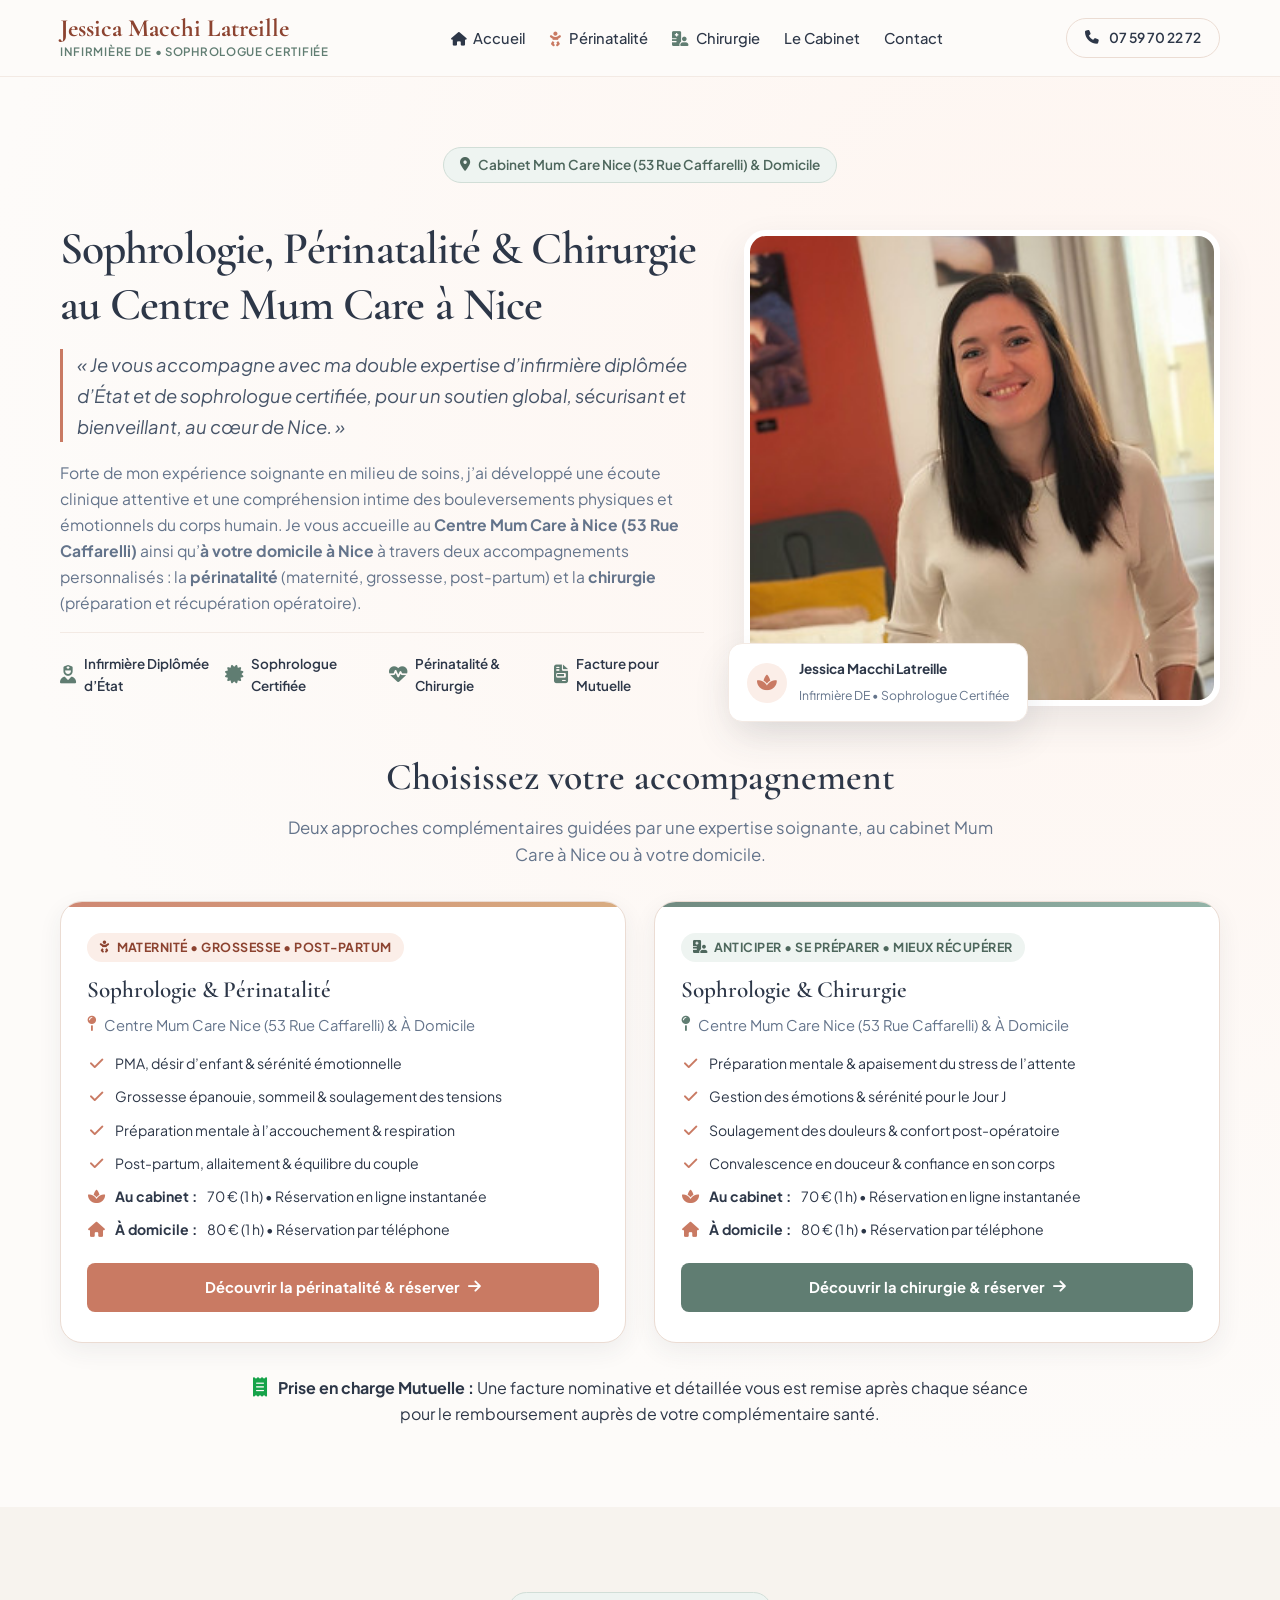
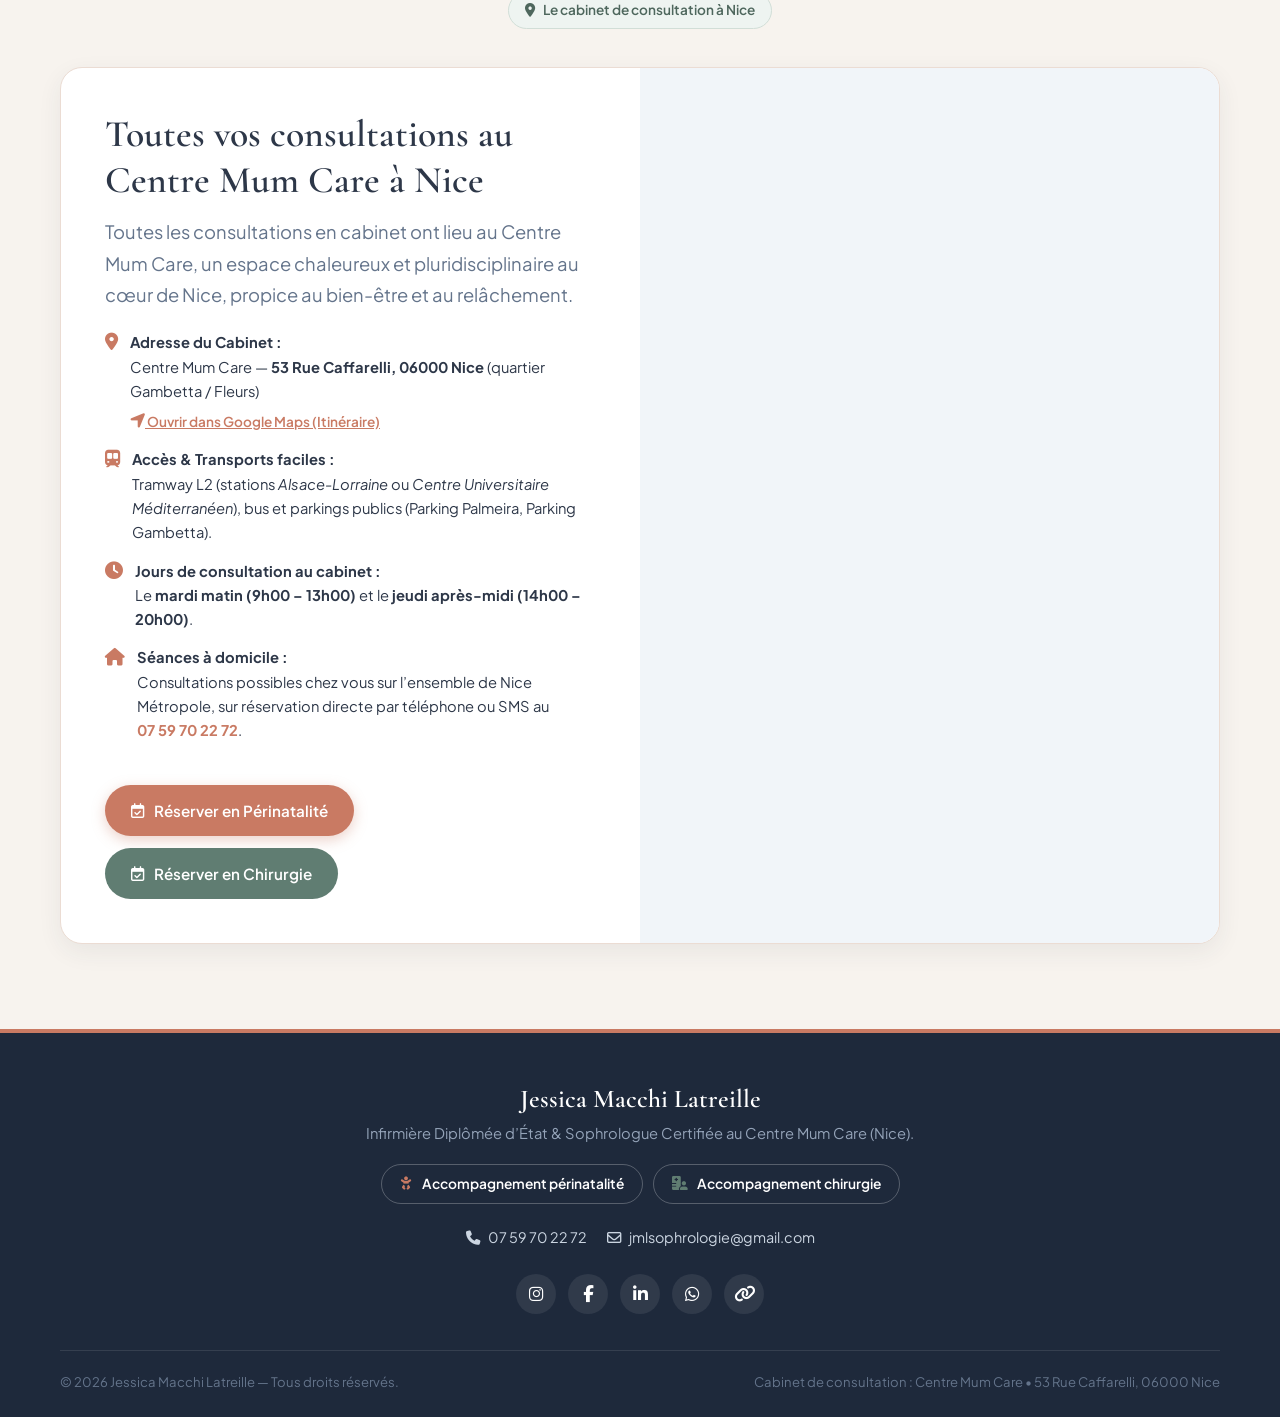
==== commit 2719c8e4: "Harmonisation de la typographie française des titres et badges" ====
--- a/index.html
+++ b/index.html
@@ -125,7 +125,7 @@
         <a href="chirurgie-nice.html" class="nav-link">
           <i class="fa-solid fa-hospital-user" style="color: var(--secondary); margin-right: 4px;"></i> Chirurgie
         </a>
-        <a href="#centre" class="nav-link">Le Cabinet Nice</a>
+        <a href="#centre" class="nav-link">Le Cabinet</a>
         <a href="#contact" class="nav-link">Contact</a>
       </nav>
 
@@ -160,7 +160,7 @@
           </p>
 
           <p style="color: var(--text-muted); font-size: 0.98rem; line-height: 1.65; margin-bottom: 16px;">
-            Forte de mon expérience soignante en milieu de soins, j'ai développé une écoute clinique attentive et une compréhension intime des bouleversements physiques et émotionnels du corps humain. Je vous accueille au <strong>Centre Mum Care à Nice (53&nbsp;Rue Caffarelli)</strong> ainsi qu’<strong>à votre domicile à Nice</strong> à travers deux accompagnements personnalisés&nbsp;: la <strong>périnatalité</strong> (maternité, grossesse, post-partum) et la <strong>chirurgie</strong> (préparation et récupération opératoire).
+            Forte de mon expérience soignante en milieu de soins, j’ai développé une écoute clinique attentive et une compréhension intime des bouleversements physiques et émotionnels du corps humain. Je vous accueille au <strong>Centre Mum Care à Nice (53&nbsp;Rue Caffarelli)</strong> ainsi qu’<strong>à votre domicile à Nice</strong> à travers deux accompagnements personnalisés&nbsp;: la <strong>périnatalité</strong> (maternité, grossesse, post-partum) et la <strong>chirurgie</strong> (préparation et récupération opératoire).
           </p>
 
           <div class="trust-badges">
@@ -204,7 +204,7 @@
            ====================================================================== -->
       <div id="accompagnements" style="margin-top: 40px; scroll-margin-top: 90px;">
         <div style="text-align: center; max-width: 720px; margin: 0 auto 28px;">
-          <h2>Choisissez votre Accompagnement</h2>
+          <h2>Choisissez votre accompagnement</h2>
           <p class="section-sub">Deux approches complémentaires guidées par une expertise soignante, au cabinet Mum Care à Nice ou à votre domicile.</p>
         </div>
 
@@ -214,7 +214,7 @@
           <a href="perinatalite-nice.html" class="hub-cabinet-card card-perinatalite">
             <div>
               <div class="hub-card-badge badge-perinatalite">
-                <i class="fa-solid fa-baby"></i> Maternité • Grossesse • Post-Partum
+                <i class="fa-solid fa-baby"></i> Maternité • Grossesse • Post-partum
               </div>
               <h3 class="hub-card-title">Sophrologie &amp; Périnatalité</h3>
               <div class="hub-card-address">
@@ -222,16 +222,16 @@
                 <span>Centre Mum Care Nice (53 Rue Caffarelli) &amp; À Domicile</span>
               </div>
               <ul class="hub-card-features">
-                <li><i class="fa-solid fa-check"></i> PMA, désir d'enfant &amp; sérénité émotionnelle</li>
+                <li><i class="fa-solid fa-check"></i> PMA, désir d’enfant &amp; sérénité émotionnelle</li>
                 <li><i class="fa-solid fa-check"></i> Grossesse épanouie, sommeil &amp; soulagement des tensions</li>
-                <li><i class="fa-solid fa-check"></i> Préparation mentale à l'accouchement &amp; respiration</li>
+                <li><i class="fa-solid fa-check"></i> Préparation mentale à l’accouchement &amp; respiration</li>
                 <li><i class="fa-solid fa-check"></i> Post-partum, allaitement &amp; équilibre du couple</li>
                 <li><i class="fa-solid fa-spa"></i> <strong>Au cabinet&nbsp;:</strong> 70&nbsp;€ (1&nbsp;h) • Réservation en ligne instantanée</li>
                 <li><i class="fa-solid fa-house"></i> <strong>À domicile&nbsp;:</strong> 80&nbsp;€ (1&nbsp;h) • Réservation par téléphone</li>
               </ul>
             </div>
             <div class="hub-card-btn btn-perinatalite">
-              Découvrir la Périnatalité &amp; Réserver <i class="fa-solid fa-arrow-right"></i>
+              Découvrir la périnatalité &amp; réserver <i class="fa-solid fa-arrow-right"></i>
             </div>
           </a>
 
@@ -247,16 +247,16 @@
                 <span>Centre Mum Care Nice (53 Rue Caffarelli) &amp; À Domicile</span>
               </div>
               <ul class="hub-card-features">
-                <li><i class="fa-solid fa-check"></i> <strong>01 — Se préparer&nbsp;:</strong> apaiser le stress de l'attente</li>
-                <li><i class="fa-solid fa-check"></i> <strong>02 — Le Jour J&nbsp;:</strong> aborder l'opération avec sérénité</li>
-                <li><i class="fa-solid fa-check"></i> <strong>03 — Suites opératoires&nbsp;:</strong> mieux gérer les douleurs</li>
-                <li><i class="fa-solid fa-check"></i> <strong>04 — Convalescence&nbsp;:</strong> retrouver confiance en son corps</li>
+                <li><i class="fa-solid fa-check"></i> Préparation mentale &amp; apaisement du stress de l’attente</li>
+                <li><i class="fa-solid fa-check"></i> Gestion des émotions &amp; sérénité pour le Jour J</li>
+                <li><i class="fa-solid fa-check"></i> Soulagement des douleurs &amp; confort post-opératoire</li>
+                <li><i class="fa-solid fa-check"></i> Convalescence en douceur &amp; confiance en son corps</li>
                 <li><i class="fa-solid fa-spa"></i> <strong>Au cabinet&nbsp;:</strong> 70&nbsp;€ (1&nbsp;h) • Réservation en ligne instantanée</li>
                 <li><i class="fa-solid fa-house"></i> <strong>À domicile&nbsp;:</strong> 80&nbsp;€ (1&nbsp;h) • Réservation par téléphone</li>
               </ul>
             </div>
             <div class="hub-card-btn btn-chirurgie">
-              Découvrir la Chirurgie &amp; Réserver <i class="fa-solid fa-arrow-right"></i>
+              Découvrir la chirurgie &amp; réserver <i class="fa-solid fa-arrow-right"></i>
             </div>
           </a>
 
@@ -279,7 +279,7 @@
     <div class="container">
       <div style="text-align: center; margin-bottom: 24px;">
         <div class="pill pill-sage">
-          <i class="fa-solid fa-location-dot"></i> Le Cabinet de Consultation à Nice
+          <i class="fa-solid fa-location-dot"></i> Le cabinet de consultation à Nice
         </div>
       </div>
 
@@ -313,7 +313,7 @@
             <div class="loc-item">
               <i class="fa-solid fa-clock"></i>
               <div>
-                <strong>Jours de consultation au Cabinet&nbsp;:</strong><br>
+                <strong>Jours de consultation au cabinet&nbsp;:</strong><br>
                 Le <strong>mardi matin (9h00 – 13h00)</strong> et le <strong>jeudi après-midi (14h00 – 20h00)</strong>.
               </div>
             </div>
@@ -321,8 +321,8 @@
             <div class="loc-item">
               <i class="fa-solid fa-house"></i>
               <div>
-                <strong>Séances à Domicile&nbsp;:</strong><br>
-                Consultations possibles chez vous sur l'ensemble de Nice Métropole, sur réservation directe par téléphone ou SMS au <a href="tel:0759702272" style="font-weight: 700; color: var(--primary);">07&nbsp;59&nbsp;70&nbsp;22&nbsp;72</a>.
+                <strong>Séances à domicile&nbsp;:</strong><br>
+                Consultations possibles chez vous sur l’ensemble de Nice Métropole, sur réservation directe par téléphone ou SMS au <a href="tel:0759702272" style="font-weight: 700; color: var(--primary);">07&nbsp;59&nbsp;70&nbsp;22&nbsp;72</a>.
               </div>
             </div>
           </div>
@@ -343,7 +343,7 @@
             allowfullscreen="" 
             loading="lazy" 
             referrerpolicy="no-referrer-when-downgrade"
-            title="Plan d'accès au Centre Mum Care Nice">
+            title="Plan d’accès au Centre Mum Care Nice">
           </iframe>
         </div>
       </div>
@@ -364,10 +364,10 @@
           
           <div style="display: flex; justify-content: center; gap: 10px; flex-wrap: wrap; margin-bottom: 22px;">
             <a href="perinatalite-nice.html" class="btn btn-outline btn-sm" style="color: #ffffff; border-color: rgba(255,255,255,0.25);">
-              <i class="fa-solid fa-baby" style="color: var(--primary);"></i> Accompagnement Périnatalité
+              <i class="fa-solid fa-baby" style="color: var(--primary);"></i> Accompagnement périnatalité
             </a>
             <a href="chirurgie-nice.html" class="btn btn-outline btn-sm" style="color: #ffffff; border-color: rgba(255,255,255,0.25);">
-              <i class="fa-solid fa-hospital-user" style="color: var(--secondary);"></i> Accompagnement Chirurgie
+              <i class="fa-solid fa-hospital-user" style="color: var(--secondary);"></i> Accompagnement chirurgie
             </a>
           </div>
 
--- a/css/style.css
+++ b/css/style.css
@@ -811,6 +811,7 @@
 .service-card h3 {
   margin-bottom: 10px;
   font-size: 1.35rem;
+  font-weight: 700;
 }
 
 .service-card p {
@@ -1866,6 +1867,23 @@
   }
 }
 
+.surgery-grid .service-icon {
+  background-color: var(--secondary-light);
+  color: var(--secondary);
+}
+
+.surgery-grid .service-card:hover {
+  border-color: var(--secondary);
+}
+
+.surgery-grid .service-card::before {
+  background: linear-gradient(90deg, var(--secondary), var(--secondary-hover));
+}
+
+.surgery-grid .service-price {
+  color: var(--secondary-hover);
+}
+
 .surgery-card {
   background: #ffffff;
   border: 1px solid var(--border-light);
